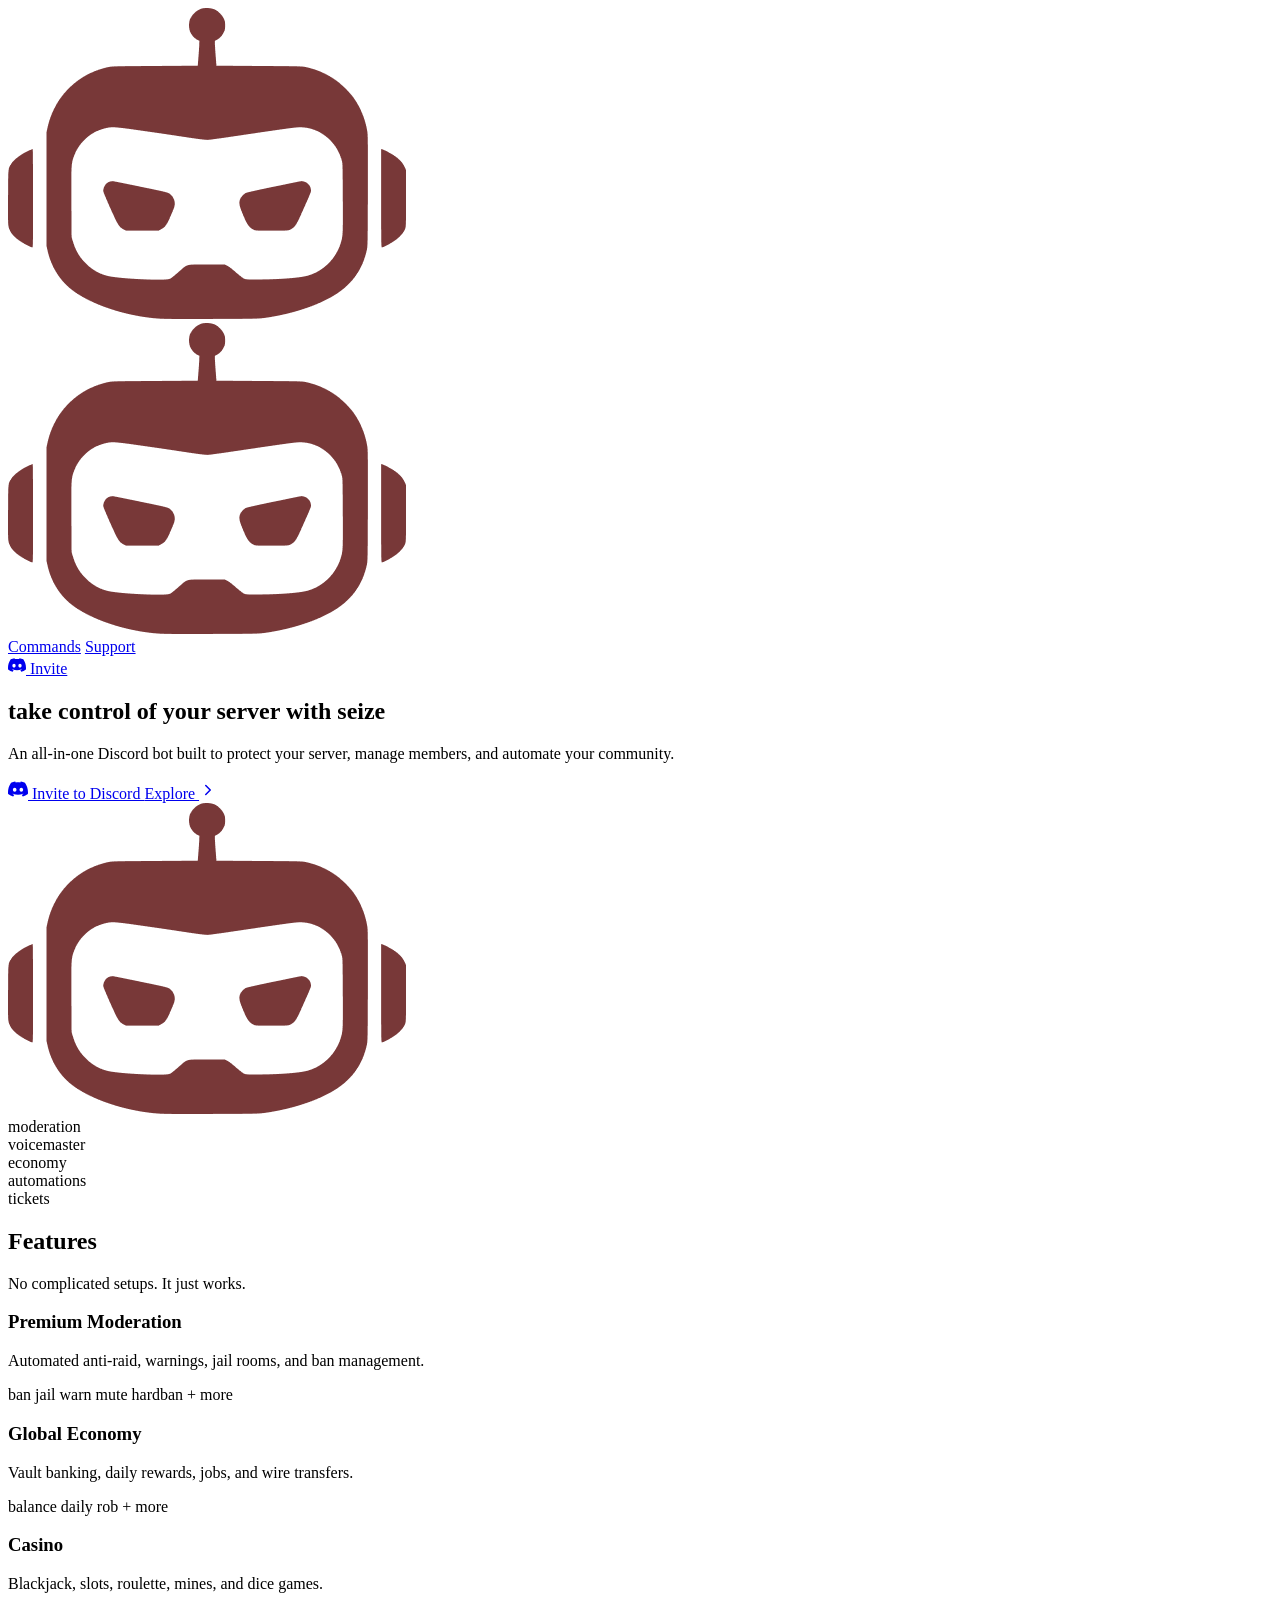
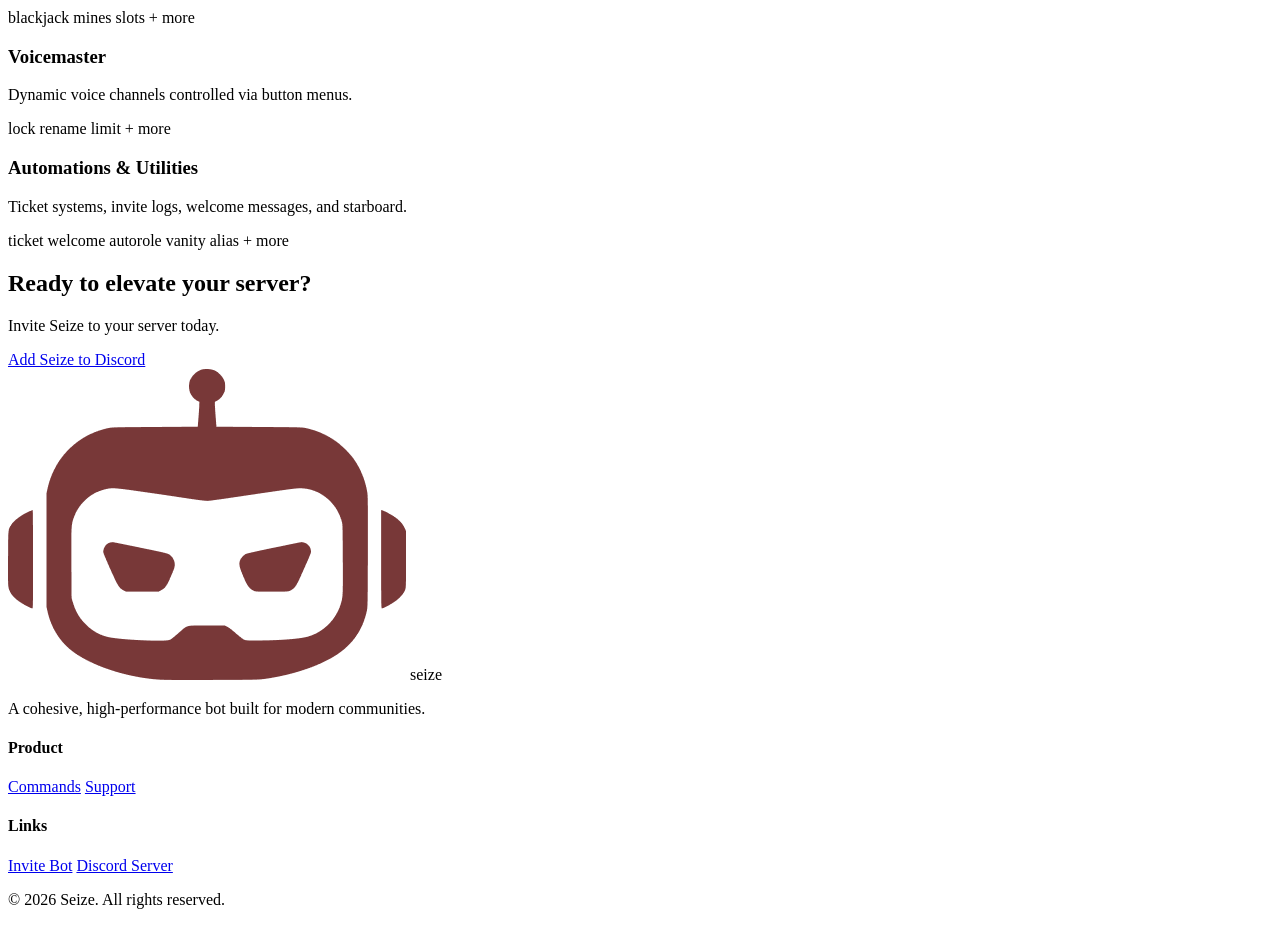
==== index.html @ a0221df6 "Update index.html" ====
<!DOCTYPE html>
<html lang="en">

<head>
    <meta charset="UTF-8">
    <meta name="viewport" content="width=device-width, initial-scale=1.0">

    
    <title>seize</title>
<body class="landing-page">
    
    <div id="page-loader">
        <img src="seize bot logo.jpg" alt="Loading" class="loader-img">
    </div>

    
    <div class="bg-glow"></div>

    
    <div class="nav-wrapper">
        <nav class="nav-bar">
            <div class="nav-left">
                <a href="index.html" class="nav-brand">
                    <img src="seize bot logo.jpg" alt="Seize Logo" class="nav-logo-img">
                </a>
            </div>
            <div class="nav-center">
                <a href="commands.html" class="nav-link">Commands</a>
                <a href="support.html" class="nav-link">Support</a>
            </div>
            <div class="nav-right">
                <a href="https://discord.com/oauth2/authorize?client_id=1511857662759796886&scope=bot+applications.commands&permissions=8"
                    class="nav-invite-btn" id="nav-invite-btn">
                    <svg role="img" viewBox="0 0 24 24" xmlns="http://www.w3.org/2000/svg" width="18" height="18"
                        fill="currentColor">
                        <path
                            d="M20.317 4.3698a19.7913 19.7913 0 00-4.8851-1.5152.0741.0741 0 00-.0785.0371c-.211.3753-.4447.8648-.6083 1.2495-1.8447-.2762-3.68-.2762-5.4868 0-.1636-.3933-.4058-.8742-.6177-1.2495a.077.077 0 00-.0785-.037 19.7363 19.7363 0 00-4.8852 1.515.0699.0699 0 00-.0321.0277C.5334 9.0458-.319 13.5799.0992 18.0578a.0824.0824 0 00.0312.0561c2.0528 1.5076 4.0413 2.4228 5.9929 3.0294a.0777.0777 0 00.0842-.0276c.4616-.6304.8731-1.2952 1.226-1.9942a.076.076 0 00-.0416-.1057c-.6528-.2476-1.2743-.5495-1.8722-.8923a.077.077 0 01-.0076-.1277c.1258-.0943.2517-.1923.3718-.2914a.0743.0743 0 01.0776-.0105c3.9278 1.7933 8.18 1.7933 12.0614 0a.0739.0739 0 01.0785.0095c.1202.099.246.1981.3728.2924a.077.077 0 01-.0066.1276 12.2986 12.2986 0 01-1.873.8914.0766.0766 0 00-.0407.1067c.3604.698.7719 1.3628 1.225 1.9932a.076.076 0 00.0842.0286c1.961-.6067 3.9495-1.5219 6.0023-3.0294a.077.077 0 00.0313-.0552c.5004-5.177-.8382-9.6739-3.5485-13.6604a.061.061 0 00-.0312-.0286zM8.02 15.3312c-1.1825 0-2.1569-1.0857-2.1569-2.419 0-1.3332.9555-2.4189 2.157-2.4189 1.2108 0 2.1757 1.0952 2.1568 2.419 0 1.3332-.9555 2.4189-2.1569 2.4189zm7.9748 0c-1.1825 0-2.1569-1.0857-2.1569-2.419 0-1.3332.9554-2.4189 2.1569-2.4189 1.2108 0 2.1757 1.0952 2.1568 2.419 0 1.3332-.946 2.4189-2.1568 2.4189Z" />
                    </svg>
                    <span>Invite</span>
                </a>
            </div>
        </nav>
    </div>

    
    <section class="hero" id="hero">
        <div class="hero-inner">
            <div class="hero-text">
                <h1 class="hero-title">
                    take control of your server with <span class="gradient-text">seize</span>
                </h1>
                <p class="hero-subtitle">
                    An all-in-one Discord bot built to protect your server, manage members, and automate your community.
                </p>
                <div class="hero-buttons">
                    <a href="https://discord.com/oauth2/authorize?client_id=1511857662759796886&scope=bot+applications.commands&permissions=8"
                        class="btn btn-primary" id="hero-invite-btn">
                        <svg viewBox="0 0 24 24" xmlns="http://www.w3.org/2000/svg" width="20" height="20"
                            fill="currentColor">
                            <path
                                d="M20.317 4.3698a19.7913 19.7913 0 00-4.8851-1.5152.0741.0741 0 00-.0785.0371c-.211.3753-.4447.8648-.6083 1.2495-1.8447-.2762-3.68-.2762-5.4868 0-.1636-.3933-.4058-.8742-.6177-1.2495a.077.077 0 00-.0785-.037 19.7363 19.7363 0 00-4.8852 1.515.0699.0699 0 00-.0321.0277C.5334 9.0458-.319 13.5799.0992 18.0578a.0824.0824 0 00.0312.0561c2.0528 1.5076 4.0413 2.4228 5.9929 3.0294a.0777.0777 0 00.0842-.0276c.4616-.6304.8731-1.2952 1.226-1.9942a.076.076 0 00-.0416-.1057c-.6528-.2476-1.2743-.5495-1.8722-.8923a.077.077 0 01-.0076-.1277c.1258-.0943.2517-.1923.3718-.2914a.0743.0743 0 01.0776-.0105c3.9278 1.7933 8.18 1.7933 12.0614 0a.0739.0739 0 01.0785.0095c.1202.099.246.1981.3728.2924a.077.077 0 01-.0066.1276 12.2986 12.2986 0 01-1.873.8914.0766.0766 0 00-.0407.1067c.3604.698.7719 1.3628 1.225 1.9932a.076.076 0 00.0842.0286c1.961-.6067 3.9495-1.5219 6.0023-3.0294a.077.077 0 00.0313-.0552c.5004-5.177-.8382-9.6739-3.5485-13.6604a.061.061 0 00-.0312-.0286zM8.02 15.3312c-1.1825 0-2.1569-1.0857-2.1569-2.419 0-1.3332.9555-2.4189 2.157-2.4189 1.2108 0 2.1757 1.0952 2.1568 2.419 0 1.3332-.9555 2.4189-2.1569 2.4189zm7.9748 0c-1.1825 0-2.1569-1.0857-2.1569-2.419 0-1.3332.9554-2.4189 2.1569-2.4189 1.2108 0 2.1757 1.0952 2.1568 2.419 0 1.3332-.946 2.4189-2.1568 2.4189Z" />
                        </svg>
                        Invite to Discord
                    </a>
                    <a href="commands.html" class="btn btn-secondary" id="hero-explore-btn">
                        Explore
                        <svg width="18" height="18" viewBox="0 0 24 24" stroke-width="2" fill="none"
                            xmlns="http://www.w3.org/2000/svg" color="currentColor">
                            <path d="M9 6L15 12L9 18" stroke="currentColor" stroke-linecap="round"
                                stroke-linejoin="round"></path>
                        </svg>
                    </a>
                </div>
            </div>

            
            <div class="hero-interactive-container">
                <div class="hero-logo-center">
                    <img src="seize bot logo.jpg" alt="Seize Bot" class="hero-center-logo">
                </div>


                <div class="floating-pill pill-top-left" style="--float-delay: 0s; --float-duration: 6s;">
                    <span class="pill-icon"><i class="fa-solid fa-shield-halved"></i></span>
                    <span class="pill-label">moderation</span>
                </div>
                <div class="floating-pill pill-top-right" style="--float-delay: 1.5s; --float-duration: 7s;">
                    <span class="pill-icon"><i class="fa-solid fa-microphone-lines"></i></span>
                    <span class="pill-label">voicemaster</span>
                </div>
                <div class="floating-pill pill-bottom-left" style="--float-delay: 3s; --float-duration: 5.5s;">
                    <span class="pill-icon"><i class="fa-solid fa-coins"></i></span>
                    <span class="pill-label">economy</span>
                </div>
                <div class="floating-pill pill-bottom-right" style="--float-delay: 0.8s; --float-duration: 6.5s;">
                    <span class="pill-icon"><i class="fa-solid fa-bolt"></i></span>
                    <span class="pill-label">automations</span>
                </div>
                <div class="floating-pill pill-center-bottom" style="--float-delay: 2.2s; --float-duration: 8s;">
                    <span class="pill-icon"><i class="fa-solid fa-ticket"></i></span>
                    <span class="pill-label">tickets</span>
                </div>
            </div>
        </div>
    </section>


    <section class="features" id="features">
        <div class="features-container">
            <div class="section-label">

            </div>
            <h2 class="section-title">Features</h2>
            <p class="section-subtitle">No complicated setups. It just works.</p>

            <div class="features-grid">
                <div class="feature-card feature-card-large">
                    <div class="feature-card-icon">
                        <i class="fa-solid fa-shield-halved"></i>
                    </div>
                    <h3>Premium Moderation</h3>
                    <p>Automated anti-raid, warnings, jail rooms, and ban management.</p>
                    <div class="feature-commands">
                        <span class="feature-cmd">ban</span>
                        <span class="feature-cmd">jail</span>
                        <span class="feature-cmd">warn</span>
                        <span class="feature-cmd">mute</span>
                        <span class="feature-cmd">hardban</span>
                        <span class="feature-cmd-more">+ more</span>
                    </div>
                </div>

                <div class="feature-card">
                    <div class="feature-card-icon">
                        <i class="fa-solid fa-coins"></i>
                    </div>
                    <h3>Global Economy</h3>
                    <p>Vault banking, daily rewards, jobs, and wire transfers.</p>
                    <div class="feature-commands">
                        <span class="feature-cmd">balance</span>
                        <span class="feature-cmd">daily</span>
                        <span class="feature-cmd">rob</span>
                        <span class="feature-cmd-more">+ more</span>
                    </div>
                </div>

                <div class="feature-card">
                    <div class="feature-card-icon">
                        <i class="fa-solid fa-dice"></i>
                    </div>
                    <h3>Casino</h3>
                    <p>Blackjack, slots, roulette, mines, and dice games.</p>
                    <div class="feature-commands">
                        <span class="feature-cmd">blackjack</span>
                        <span class="feature-cmd">mines</span>
                        <span class="feature-cmd">slots</span>
                        <span class="feature-cmd-more">+ more</span>
                    </div>
                </div>

                <div class="feature-card">
                    <div class="feature-card-icon">
                        <i class="fa-solid fa-microphone-lines"></i>
                    </div>
                    <h3>Voicemaster</h3>
                    <p>Dynamic voice channels controlled via button menus.</p>
                    <div class="feature-commands">
                        <span class="feature-cmd">lock</span>
                        <span class="feature-cmd">rename</span>
                        <span class="feature-cmd">limit</span>
                        <span class="feature-cmd-more">+ more</span>
                    </div>
                </div>

                <div class="feature-card feature-card-large">
                    <div class="feature-card-icon">
                        <i class="fa-solid fa-bolt"></i>
                    </div>
                    <h3>Automations & Utilities</h3>
                    <p>Ticket systems, invite logs, welcome messages, and starboard.</p>
                    <div class="feature-commands">
                        <span class="feature-cmd">ticket</span>
                        <span class="feature-cmd">welcome</span>
                        <span class="feature-cmd">autorole</span>
                        <span class="feature-cmd">vanity</span>
                        <span class="feature-cmd">alias</span>
                        <span class="feature-cmd-more">+ more</span>
                    </div>
                </div>
            </div>
        </div>
    </section>

    
    <section class="cta-section" id="cta">
        <div class="cta-inner">
            <div class="cta-glow"></div>
            <h2 class="cta-title">Ready to <span class="gradient-text">elevate</span> your server?</h2>
            <p class="cta-subtitle">Invite Seize to your server today.</p>
            <a href="https://discord.com/oauth2/authorize?client_id=1511857662759796886&scope=bot+applications.commands&permissions=8"
                class="btn btn-primary btn-large" id="cta-invite-btn">
                <i class="fa-brands fa-discord"></i>
                Add Seize to Discord
            </a>
        </div>
    </section>

    
    <footer>
        <div class="footer-inner">
            <div class="footer-brand">
                <div class="footer-logo">
                    <img src="seize bot logo.jpg" alt="Seize Logo" class="nav-logo-img">
                    <span>seize</span>
                </div>
                <p class="footer-tagline">A cohesive, high-performance bot built for modern communities.</p>
            </div>
            <div class="footer-links">
                <div class="footer-col">
                    <h4>Product</h4>
                    <a href="commands.html">Commands</a>
                    <a href="support.html">Support</a>
                </div>
                <div class="footer-col">
                    <h4>Links</h4>
                    <a
                        href="https://discord.com/oauth2/authorize?client_id=1511857662759796886&scope=bot+applications.commands&permissions=8">Invite
                        Bot</a>
                    <a href="support.html">Discord Server</a>
                </div>
            </div>
        </div>
        <div class="footer-bottom">
            <p>&copy; 2026 Seize. All rights reserved.</p>
        </div>
    </footer>

    <script>
        
        window.addEventListener('load', () => {
            setTimeout(() => {
                document.body.classList.add('loaded');
            }, 1200);
        });

        
        const observerOptions = { threshold: 0.1, rootMargin: '0px 0px -50px 0px' };
        const observer = new IntersectionObserver((entries) => {
            entries.forEach(entry => {
                if (entry.isIntersecting) {
                    entry.target.classList.add('in-view');
                    observer.unobserve(entry.target);
                }
            });
        }, observerOptions);

        document.querySelectorAll('.feature-card, .section-title, .section-subtitle, .section-label, .cta-inner, .hero-pill').forEach(el => {
            observer.observe(el);
        });

        
        document.addEventListener('mousemove', (e) => {
            const glow = document.querySelector('.bg-glow');
            if (glow) {
                const x = (e.clientX / window.innerWidth) * 100;
                const y = (e.clientY / window.innerHeight) * 100;
                glow.style.background = `radial-gradient(ellipse 600px 400px at ${x}% ${y}%, rgba(120, 56, 56, 0.08), transparent 70%)`;
            }
        });
    </script>
</body>

</html>
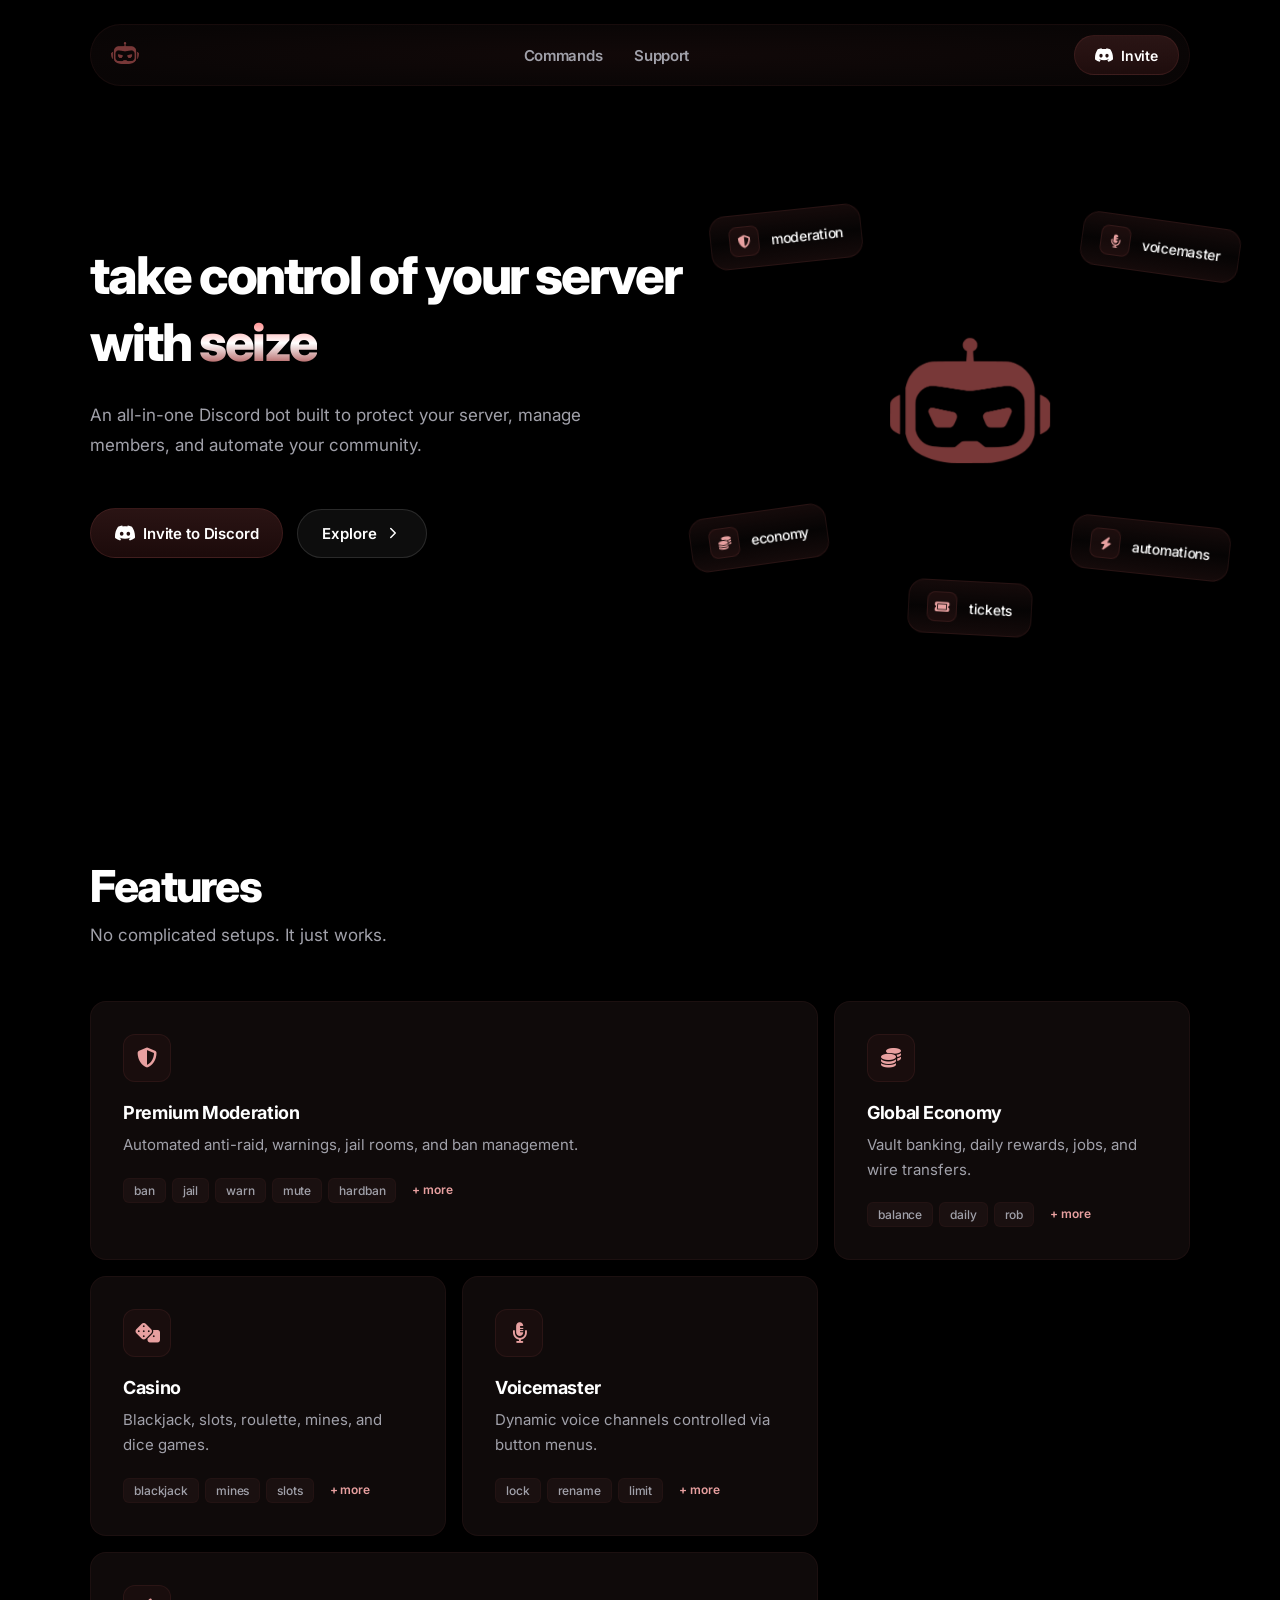
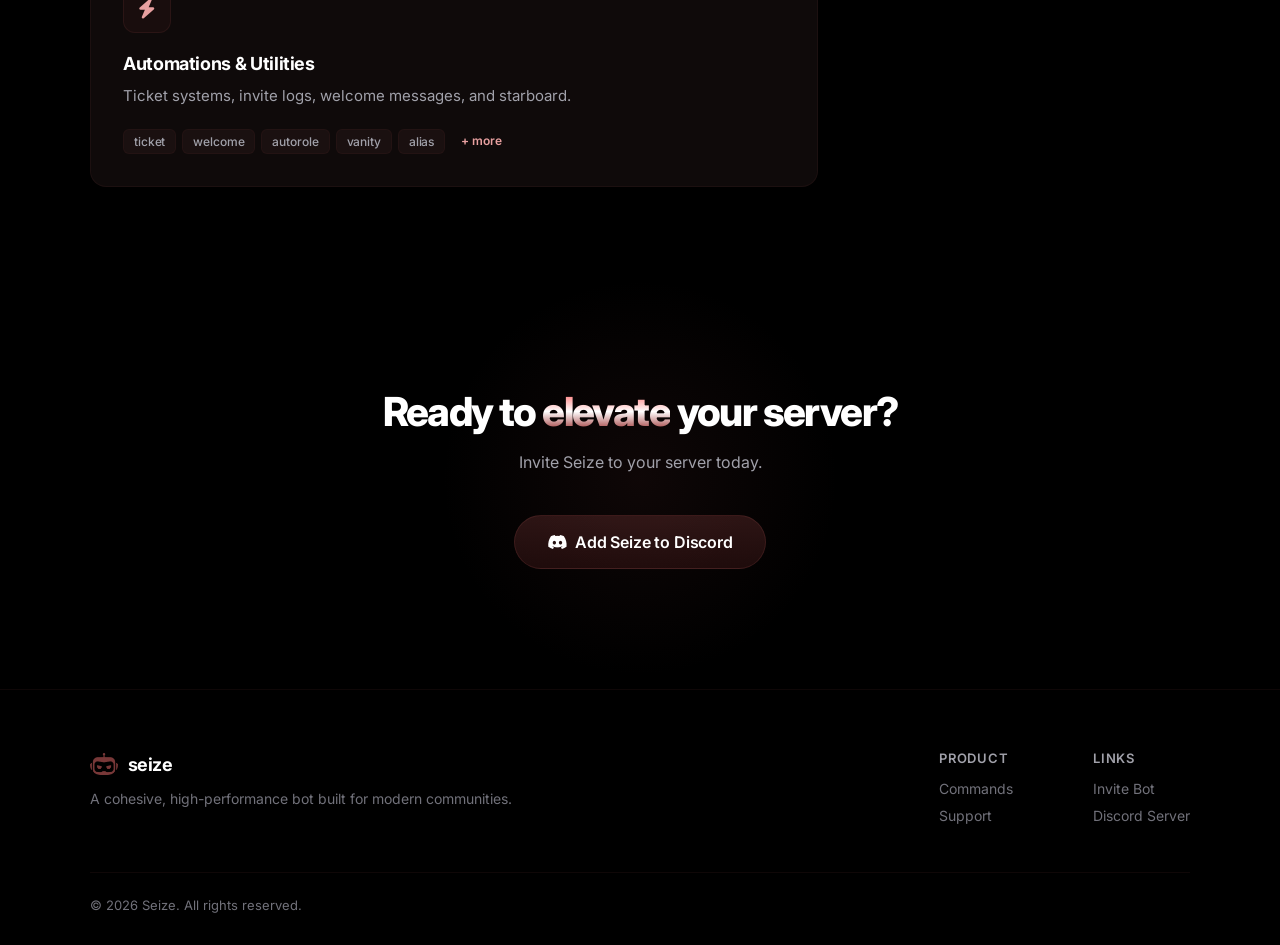
==== commit 75ed8fdb: "Update index.html" ====
--- a/index.html
+++ b/index.html
@@ -7,6 +7,26 @@
 
     
     <title>seize</title>
+    <meta name="description"
+        content="A premium Discord bot giving you the resources to create a powerful and versatile community at the tip of your fingers." />
+
+    
+    <meta property="og:title" content="seize" />
+    <meta property="og:description"
+        content="a premium discord bot giving you the resources to create a powerful and versatile community at the tip of your fingers." />
+    <meta property="og:type" content="website" />
+    <meta property="og:url" content="https://seize.best/" />
+    <meta property="og:image" content="https://seize.best/seize%20bot%20logo.jpg" />
+    <meta name="theme-color" content="#783838" />
+
+    <link rel="icon" type="image/png" href="favicon.png">
+
+    <link rel="stylesheet" href="styles.css">
+    <link href="https://fonts.googleapis.com/css2?family=Inter:wght@400;500;600;700;800;900&display=swap"
+        rel="stylesheet">
+    <link rel="stylesheet" href="https://cdnjs.cloudflare.com/ajax/libs/font-awesome/6.4.0/css/all.min.css">
+</head>
+
 <body class="landing-page">
     
     <div id="page-loader">
--- a/styles.css
+++ b/styles.css
@@ -0,0 +1,1073 @@
+:root {
+    --bg-color: #000000;
+    --bg-elevated: #0a0606;
+    --bg-card: #0f0a0a;
+    --card-border: rgba(120, 56, 56, 0.12);
+    --card-border-hover: rgba(120, 56, 56, 0.35);
+    --text-primary: #ffffff;
+    --text-secondary: #a1a1aa;
+    --text-muted: #71717a;
+    --pill-bg: #1a1010;
+    --accent: #783838;
+    --accent-light: #9e4f4f;
+    --accent-soft: #e8a0a0;
+    --accent-dim: rgba(120, 56, 56, 0.12);
+    --accent-glow: rgba(120, 56, 56, 0.25);
+    --gradient-start: #c27070;
+    --gradient-mid: #ffffff;
+    --gradient-end: #c27070;
+    --radius: 16px;
+    --radius-sm: 10px;
+    --radius-pill: 100px;
+    --transition: 0.25s cubic-bezier(0.4, 0, 0.2, 1);
+    --max-width: 1100px;
+}
+
+
+*,
+*::before,
+*::after {
+    margin: 0;
+    padding: 0;
+    box-sizing: border-box;
+}
+
+html {
+    scroll-behavior: smooth;
+}
+
+body {
+    background-color: var(--bg-color);
+    color: var(--text-primary);
+    font-family: 'Inter', -apple-system, BlinkMacSystemFont, sans-serif;
+    min-height: 100vh;
+    overflow-x: hidden;
+    -webkit-font-smoothing: antialiased;
+    -moz-osx-font-smoothing: grayscale;
+}
+
+a {
+    text-decoration: none;
+    color: inherit;
+}
+
+
+.bg-glow {
+    position: fixed;
+    inset: 0;
+    z-index: -1;
+    pointer-events: none;
+    transition: background 0.4s ease;
+}
+
+
+#page-loader {
+    position: fixed;
+    inset: 0;
+    background-color: var(--bg-color);
+    display: flex;
+    justify-content: center;
+    align-items: center;
+    z-index: 99999;
+    transition: opacity 0.6s ease, visibility 0.6s ease;
+}
+
+.loader-img {
+    width: 64px;
+    height: 64px;
+    object-fit: contain;
+    border-radius: 50%;
+    animation: pulseLoader 1s ease-in-out infinite;
+}
+
+@keyframes pulseLoader {
+    0% {
+        transform: scale(0.85);
+        opacity: 0.5;
+    }
+
+    50% {
+        transform: scale(1.1);
+        opacity: 1;
+    }
+
+    100% {
+        transform: scale(0.85);
+        opacity: 0.5;
+    }
+}
+
+body.loaded #page-loader {
+    opacity: 0;
+    visibility: hidden;
+    pointer-events: none;
+}
+
+
+.nav-wrapper {
+    position: fixed;
+    top: 24px;
+    left: 0;
+    right: 0;
+    z-index: 1000;
+    display: flex;
+    justify-content: center;
+    padding: 0 24px;
+    animation: fadeSlideDown 0.6s ease both 0.2s;
+}
+
+.nav-bar {
+    display: flex;
+    align-items: center;
+    justify-content: space-between;
+    width: 100%;
+    max-width: var(--max-width);
+    padding: 10px 10px 10px 20px;
+    border-radius: var(--radius-pill);
+    background: radial-gradient(ellipse at 50% 50%, rgba(20, 10, 10, 0.85) 5%, rgba(10, 6, 6, 0.9) 80%);
+    backdrop-filter: blur(16px);
+    -webkit-backdrop-filter: blur(16px);
+    border: 1px solid var(--card-border);
+    box-shadow: 0 8px 32px rgba(0, 0, 0, 0.5);
+}
+
+.nav-left {
+    flex-shrink: 0;
+}
+
+.nav-brand {
+    display: inline-flex;
+    align-items: center;
+}
+
+.nav-logo-img {
+    width: 28px;
+    height: 28px;
+    border-radius: 50%;
+    object-fit: contain;
+    flex-shrink: 0;
+}
+
+.nav-center {
+    display: flex;
+    align-items: center;
+    gap: 32px;
+}
+
+.nav-link {
+    font-size: 15px;
+    font-weight: 600;
+    color: var(--text-secondary);
+    letter-spacing: -0.02em;
+    transition: color var(--transition);
+}
+
+.nav-link:hover {
+    color: var(--text-primary);
+}
+
+.nav-right {
+    flex-shrink: 0;
+}
+
+.nav-invite-btn {
+    display: inline-flex;
+    align-items: center;
+    gap: 8px;
+    padding: 10px 20px;
+    font-size: 14px;
+    font-weight: 600;
+    letter-spacing: -0.01em;
+    border-radius: var(--radius-pill);
+    background: linear-gradient(180deg, rgba(120, 56, 56, 0.3) 0%, rgba(80, 30, 30, 0.3) 100%);
+    border: 1px solid rgba(120, 56, 56, 0.25);
+    color: var(--text-primary);
+    transition: all var(--transition);
+}
+
+.nav-invite-btn:hover {
+    background: linear-gradient(180deg, rgba(120, 56, 56, 0.45) 0%, rgba(80, 30, 30, 0.45) 100%);
+    border-color: rgba(120, 56, 56, 0.4);
+    transform: translateY(-1px);
+}
+
+
+.hero {
+    position: relative;
+    padding: 200px 24px 140px;
+}
+
+.hero-inner {
+    max-width: var(--max-width);
+    margin: 0 auto;
+    display: flex;
+    align-items: center;
+    justify-content: space-between;
+    gap: 60px;
+}
+
+.hero-text {
+    flex: 1;
+    animation: fadeSlideUp 0.7s ease both 0.4s;
+}
+
+.hero-title {
+    font-size: clamp(36px, 5vw, 52px);
+    font-weight: 800;
+    line-height: 1.3;
+    letter-spacing: -0.04em;
+    color: var(--text-primary);
+    margin-bottom: 24px;
+}
+
+.gradient-text {
+    background: linear-gradient(180deg, #ff4d4d 0%, #ffffff 50%, #830101 100%);
+    -webkit-background-clip: text;
+    background-clip: text;
+    -webkit-text-fill-color: transparent;
+    display: inline-block;
+}
+
+.hero-subtitle {
+    font-size: 17px;
+    line-height: 1.75;
+    color: var(--text-secondary);
+    max-width: 520px;
+    margin-bottom: 48px;
+    font-weight: 400;
+}
+
+.hero-buttons {
+    display: flex;
+    align-items: center;
+    gap: 14px;
+}
+
+
+.btn {
+    display: inline-flex;
+    align-items: center;
+    gap: 8px;
+    padding: 14px 24px;
+    font-size: 15px;
+    font-weight: 600;
+    letter-spacing: -0.01em;
+    border-radius: var(--radius-pill);
+    transition: all var(--transition);
+    cursor: pointer;
+    border: none;
+}
+
+.btn-primary {
+    background: linear-gradient(180deg, rgba(120, 56, 56, 0.35) 0%, rgba(80, 30, 30, 0.35) 100%);
+    border: 1px solid rgba(120, 56, 56, 0.3);
+    color: var(--text-primary);
+}
+
+.btn-primary:hover {
+    background: linear-gradient(180deg, rgba(120, 56, 56, 0.5) 0%, rgba(80, 30, 30, 0.5) 100%);
+    border-color: rgba(120, 56, 56, 0.5);
+    transform: translateY(-2px);
+    box-shadow: 0 8px 24px rgba(120, 56, 56, 0.15);
+}
+
+.btn-secondary {
+    background: rgba(255, 255, 255, 0.05);
+    border: 1px solid rgba(255, 255, 255, 0.12);
+    color: var(--text-primary);
+}
+
+.btn-secondary:hover {
+    background: rgba(255, 255, 255, 0.09);
+    border-color: rgba(255, 255, 255, 0.22);
+    transform: translateY(-2px);
+}
+
+.btn-large {
+    padding: 16px 32px;
+    font-size: 16px;
+}
+
+
+.hero-interactive-container {
+    flex-shrink: 0;
+    width: 440px;
+    height: 400px;
+    position: relative;
+    display: flex;
+    align-items: center;
+    justify-content: center;
+    animation: fadeSlideUp 0.8s ease both 0.6s;
+}
+
+.hero-logo-center {
+    position: relative;
+    width: 160px;
+    height: 125px;
+    z-index: 5;
+    cursor: pointer;
+}
+
+.hero-center-logo {
+    width: 100%;
+    height: 100%;
+    object-fit: contain;
+    transition: transform 0.6s cubic-bezier(0.175, 0.885, 0.32, 1.275);
+}
+
+.hero-logo-center:hover .hero-center-logo {
+    transform: scale(1.08) rotate(4deg);
+}
+
+
+.floating-pill {
+    position: absolute;
+    display: inline-flex;
+    align-items: center;
+    gap: 12px;
+    padding: 14px 18px;
+    border-radius: 16px;
+    background: linear-gradient(180deg, rgba(30, 15, 15, 0.7) 0%, rgba(15, 10, 10, 0.4) 50%, rgba(30, 15, 15, 0.7) 100%);
+    border: 1px solid rgba(120, 56, 56, 0.2);
+    backdrop-filter: blur(8px);
+    box-shadow: 0 8px 24px rgba(0, 0, 0, 0.5);
+    height: 54px;
+    box-sizing: border-box;
+    z-index: 6;
+    animation: pillFloat var(--float-duration, 6s) ease-in-out infinite alternate;
+    animation-delay: var(--float-delay, 0s);
+
+
+    --pill-scale: 1;
+    transform: translate(var(--pill-tx, 0), var(--pill-ty, 0)) rotate(var(--pill-rot, 0deg)) scale(var(--pill-scale));
+    transition: border-color 0.3s ease, box-shadow 0.3s ease, transform 0.3s ease;
+}
+
+.floating-pill:hover {
+    --pill-scale: 1.05;
+    border-color: rgba(120, 56, 56, 0.5);
+    box-shadow: 0 12px 32px rgba(120, 56, 56, 0.25);
+    z-index: 10;
+}
+
+@keyframes pillFloat {
+    0% {
+        margin-top: 0px;
+    }
+
+    50% {
+        margin-top: -10px;
+    }
+
+    100% {
+        margin-top: 5px;
+    }
+}
+
+
+.pill-top-left {
+    top: 10px;
+    left: -40px;
+    --pill-rot: -6deg;
+}
+
+.pill-top-right {
+    top: 20px;
+    right: -50px;
+    --pill-rot: 8deg;
+}
+
+.pill-bottom-left {
+    bottom: 35px;
+    left: -60px;
+    --pill-rot: -8deg;
+}
+
+.pill-bottom-right {
+    bottom: 25px;
+    right: -40px;
+    --pill-rot: 6deg;
+}
+
+.pill-center-bottom {
+    bottom: -35px;
+    left: 50%;
+    --pill-tx: -50%;
+    --pill-rot: 3deg;
+}
+
+.pill-icon {
+    display: flex;
+    align-items: center;
+    justify-content: center;
+    width: 30px;
+    height: 30px;
+    border-radius: 8px;
+    background: rgba(120, 56, 56, 0.15);
+    border: 1px solid rgba(120, 56, 56, 0.25);
+    color: var(--accent-soft);
+    font-size: 13px;
+    flex-shrink: 0;
+}
+
+.pill-label {
+    font-size: 14px;
+    font-weight: 500;
+    letter-spacing: -0.02em;
+    font-family: 'Inter', monospace;
+    white-space: nowrap;
+}
+
+
+.features {
+    padding: 100px 24px 80px;
+    position: relative;
+}
+
+.features-container {
+    max-width: var(--max-width);
+    margin: 0 auto;
+}
+
+.section-label {
+    display: inline-flex;
+    align-items: center;
+    gap: 8px;
+    font-size: 13px;
+    font-weight: 600;
+    color: var(--accent-soft);
+    text-transform: uppercase;
+    letter-spacing: 0.08em;
+    margin-bottom: 16px;
+    opacity: 0;
+    transform: translateY(16px);
+    transition: all 0.5s ease;
+}
+
+.section-label.in-view {
+    opacity: 1;
+    transform: translateY(0);
+}
+
+.label-dot {
+    width: 6px;
+    height: 6px;
+    border-radius: 50%;
+    background: var(--accent);
+    box-shadow: 0 0 8px var(--accent-glow);
+}
+
+.section-title {
+    font-size: clamp(30px, 4vw, 44px);
+    font-weight: 800;
+    letter-spacing: -0.04em;
+    line-height: 1.2;
+    margin-bottom: 12px;
+    opacity: 0;
+    transform: translateY(20px);
+    transition: all 0.6s ease;
+}
+
+.section-title.in-view {
+    opacity: 1;
+    transform: translateY(0);
+}
+
+.section-subtitle {
+    font-size: 17px;
+    color: var(--text-secondary);
+    margin-bottom: 56px;
+    opacity: 0;
+    transform: translateY(16px);
+    transition: all 0.5s ease 0.1s;
+}
+
+.section-subtitle.in-view {
+    opacity: 1;
+    transform: translateY(0);
+}
+
+.features-grid {
+    display: grid;
+    grid-template-columns: repeat(3, 1fr);
+    gap: 16px;
+}
+
+.feature-card {
+    background: var(--bg-card);
+    border: 1px solid var(--card-border);
+    border-radius: var(--radius);
+    padding: 32px;
+    position: relative;
+    overflow: hidden;
+    transition: all 0.4s cubic-bezier(0.4, 0, 0.2, 1);
+    opacity: 0;
+    transform: translateY(24px);
+}
+
+.feature-card.in-view {
+    opacity: 1;
+    transform: translateY(0);
+}
+
+.feature-card::before {
+    content: '';
+    position: absolute;
+    top: 0;
+    left: 0;
+    width: 100%;
+    height: 1px;
+    background: linear-gradient(90deg, transparent 0%, rgba(120, 56, 56, 0.3) 50%, transparent 100%);
+    opacity: 0;
+    transition: opacity 0.4s ease;
+}
+
+.feature-card:hover {
+    border-color: var(--card-border-hover);
+    transform: translateY(-4px);
+    box-shadow: 0 12px 40px rgba(0, 0, 0, 0.4);
+}
+
+.feature-card:hover::before {
+    opacity: 1;
+}
+
+.feature-card-large {
+    grid-column: span 2;
+}
+
+.feature-card-icon {
+    display: flex;
+    align-items: center;
+    justify-content: center;
+    width: 48px;
+    height: 48px;
+    border-radius: 12px;
+    background: rgba(120, 56, 56, 0.1);
+    border: 1px solid rgba(120, 56, 56, 0.18);
+    color: var(--accent-soft);
+    font-size: 20px;
+    margin-bottom: 20px;
+}
+
+.feature-card h3 {
+    font-size: 18px;
+    font-weight: 700;
+    margin-bottom: 10px;
+    letter-spacing: -0.02em;
+}
+
+.feature-card p {
+    font-size: 15px;
+    line-height: 1.65;
+    color: var(--text-secondary);
+    margin-bottom: 20px;
+}
+
+.feature-commands {
+    display: flex;
+    flex-wrap: wrap;
+    gap: 6px;
+}
+
+.feature-cmd {
+    display: inline-block;
+    padding: 4px 10px;
+    font-size: 12px;
+    font-weight: 500;
+    font-family: 'Inter', monospace;
+    background: var(--pill-bg);
+    border: 1px solid rgba(120, 56, 56, 0.1);
+    border-radius: 6px;
+    color: var(--text-secondary);
+    letter-spacing: -0.01em;
+}
+
+.feature-cmd-more {
+    display: inline-block;
+    padding: 4px 10px;
+    font-size: 12px;
+    font-weight: 600;
+    color: var(--accent-soft);
+    letter-spacing: -0.01em;
+}
+
+
+.cta-section {
+    padding: 120px 24px;
+    display: flex;
+    justify-content: center;
+}
+
+.cta-inner {
+    position: relative;
+    text-align: center;
+    max-width: 600px;
+    opacity: 0;
+    transform: translateY(24px);
+    transition: all 0.6s ease;
+}
+
+.cta-inner.in-view {
+    opacity: 1;
+    transform: translateY(0);
+}
+
+.cta-glow {
+    position: absolute;
+    top: 50%;
+    left: 50%;
+    transform: translate(-50%, -50%);
+    width: 400px;
+    height: 400px;
+    border-radius: 50%;
+    background: radial-gradient(circle, rgba(120, 56, 56, 0.12) 0%, transparent 70%);
+    pointer-events: none;
+    z-index: -1;
+}
+
+.cta-title {
+    font-size: clamp(28px, 4vw, 40px);
+    font-weight: 800;
+    letter-spacing: -0.04em;
+    margin-bottom: 14px;
+}
+
+.cta-subtitle {
+    font-size: 16px;
+    color: var(--text-secondary);
+    margin-bottom: 40px;
+    line-height: 1.6;
+}
+
+
+footer {
+    border-top: 1px solid var(--card-border);
+    padding: 60px 24px 32px;
+}
+
+.footer-inner {
+    max-width: var(--max-width);
+    margin: 0 auto;
+    display: flex;
+    justify-content: space-between;
+    align-items: flex-start;
+    gap: 60px;
+    margin-bottom: 48px;
+}
+
+.footer-brand {
+    flex: 1;
+}
+
+.footer-logo {
+    display: flex;
+    align-items: center;
+    gap: 10px;
+    margin-bottom: 10px;
+    font-size: 18px;
+    font-weight: 700;
+    letter-spacing: -0.03em;
+}
+
+.footer-tagline {
+    font-size: 14px;
+    color: var(--text-muted);
+    line-height: 1.5;
+}
+
+.footer-links {
+    display: flex;
+    gap: 80px;
+}
+
+.footer-col {
+    display: flex;
+    flex-direction: column;
+    gap: 10px;
+}
+
+.footer-col h4 {
+    font-size: 13px;
+    font-weight: 600;
+    color: var(--text-secondary);
+    text-transform: uppercase;
+    letter-spacing: 0.06em;
+    margin-bottom: 4px;
+}
+
+.footer-col a {
+    font-size: 14px;
+    color: var(--text-muted);
+    transition: color var(--transition);
+}
+
+.footer-col a:hover {
+    color: var(--text-primary);
+}
+
+.footer-bottom {
+    max-width: var(--max-width);
+    margin: 0 auto;
+    padding-top: 24px;
+    border-top: 1px solid var(--card-border);
+}
+
+.footer-bottom p {
+    font-size: 13px;
+    color: var(--text-muted);
+}
+
+
+@keyframes fadeSlideDown {
+    from {
+        opacity: 0;
+        transform: translateY(-16px);
+    }
+
+    to {
+        opacity: 1;
+        transform: translateY(0);
+    }
+}
+
+@keyframes fadeSlideUp {
+    from {
+        opacity: 0;
+        transform: translateY(24px);
+    }
+
+    to {
+        opacity: 1;
+        transform: translateY(0);
+    }
+}
+
+@keyframes fadeSlideLeft {
+    from {
+        opacity: 0;
+        transform: translateX(24px);
+    }
+
+    to {
+        opacity: 1;
+        transform: translateX(0);
+    }
+}
+
+
+@media (max-width: 900px) {
+    .hero-inner {
+        flex-direction: column;
+        text-align: center;
+    }
+
+    .hero-text {
+        display: flex;
+        flex-direction: column;
+        align-items: center;
+    }
+
+    .hero-subtitle {
+        max-width: 480px;
+    }
+
+    .hero-buttons {
+        justify-content: center;
+    }
+
+    .hero-pills-wrapper,
+    .hero-interactive-container {
+        display: none;
+    }
+
+    .features-grid {
+        grid-template-columns: 1fr;
+    }
+
+    .feature-card-large {
+        grid-column: span 1;
+    }
+}
+
+@media (max-width: 640px) {
+    .nav-bar {
+        padding: 8px 8px 8px 16px;
+    }
+
+    .nav-center {
+        gap: 20px;
+    }
+
+    .nav-invite-btn span {
+        display: none;
+    }
+
+    .nav-invite-btn {
+        padding: 10px 14px;
+    }
+
+    .hero {
+        padding: 160px 20px 100px;
+    }
+
+    .hero-title {
+        font-size: 30px;
+    }
+
+    .hero-subtitle {
+        font-size: 15px;
+    }
+
+    .hero-buttons {
+        flex-direction: column;
+        width: 100%;
+    }
+
+    .btn {
+        justify-content: center;
+        width: 100%;
+    }
+
+    .footer-inner {
+        flex-direction: column;
+        gap: 40px;
+    }
+
+    .footer-links {
+        gap: 48px;
+    }
+
+    .features {
+        padding: 60px 20px 40px;
+    }
+}
+
+
+
+.search-bar {
+    background-color: var(--bg-card);
+    border: 1px solid var(--card-border);
+    border-radius: 8px;
+    padding: 0.5rem 1rem;
+    display: flex;
+    align-items: center;
+    gap: 0.5rem;
+    width: 300px;
+    transition: border-color 0.2s;
+}
+
+.search-bar:focus-within {
+    border-color: var(--accent);
+}
+
+.search-bar input {
+    background: none;
+    border: none;
+    color: var(--text-primary);
+    outline: none;
+    width: 100%;
+    font-family: inherit;
+}
+
+.category-nav {
+    display: flex;
+    gap: 1rem;
+    overflow-x: auto;
+    padding-bottom: 1rem;
+    margin-bottom: 2rem;
+    border-bottom: 1px solid var(--card-border);
+}
+
+.category-nav::-webkit-scrollbar {
+    height: 4px;
+}
+
+.category-nav::-webkit-scrollbar-thumb {
+    background: var(--accent);
+    border-radius: 4px;
+}
+
+.category-pill {
+    background-color: var(--bg-card);
+    border: 1px solid var(--card-border);
+    padding: 0.5rem 1rem;
+    border-radius: 8px;
+    cursor: pointer;
+    display: flex;
+    align-items: center;
+    gap: 0.5rem;
+    white-space: nowrap;
+    transition: all 0.2s ease;
+    color: var(--text-secondary);
+    font-size: 0.9rem;
+    font-weight: 500;
+}
+
+.category-pill.active,
+.category-pill:hover {
+    background-color: var(--accent-dim);
+    color: var(--text-primary);
+    border-color: var(--accent);
+}
+
+.category-pill span {
+    background-color: var(--bg-color);
+    padding: 0.1rem 0.4rem;
+    border-radius: 4px;
+    font-size: 0.75rem;
+    color: var(--text-secondary);
+}
+
+.commands-grid {
+    display: grid;
+    grid-template-columns: repeat(auto-fill, minmax(300px, 1fr));
+    gap: 1.5rem;
+}
+
+.command-card {
+    background-color: var(--bg-card);
+    border: 1px solid var(--card-border);
+    border-radius: 12px;
+    padding: 1.5rem;
+    display: flex;
+    flex-direction: column;
+    gap: 1.2rem;
+    transition: transform 0.2s ease, border-color 0.2s ease, box-shadow 0.2s ease;
+}
+
+.command-card:hover {
+    transform: translateY(-2px);
+    border-color: var(--accent);
+    box-shadow: 0 4px 12px rgba(0, 0, 0, 0.3);
+}
+
+.card-header {
+    display: flex;
+    justify-content: space-between;
+    align-items: flex-start;
+    gap: 1rem;
+}
+
+.card-title {
+    font-size: 1.1rem;
+    font-weight: 600;
+    margin-bottom: 0.4rem;
+}
+
+.card-description {
+    font-size: 0.85rem;
+    color: var(--text-secondary);
+    line-height: 1.4;
+}
+
+.copy-btn {
+    background: none;
+    border: none;
+    color: var(--text-secondary);
+    cursor: pointer;
+    transition: color 0.2s;
+    font-size: 1.1rem;
+    padding: 0.2rem;
+}
+
+.copy-btn:hover {
+    color: var(--accent-light);
+}
+
+.card-section {
+    display: flex;
+    flex-direction: column;
+    gap: 0.5rem;
+}
+
+.card-section h4 {
+    font-size: 0.75rem;
+    text-transform: lowercase;
+    color: var(--text-secondary);
+    font-weight: 500;
+}
+
+.pills-container {
+    display: flex;
+    flex-wrap: wrap;
+    gap: 0.4rem;
+}
+
+.pill {
+    display: inline-block;
+    background-color: var(--pill-bg);
+    color: var(--text-primary);
+    padding: 0.3rem 0.6rem;
+    border-radius: 6px;
+    font-size: 0.75rem;
+    font-family: 'Inter', sans-serif;
+}
+
+.permissions-pill {
+    background-color: var(--accent-dim);
+    border: 1px solid var(--accent);
+    color: var(--accent-soft);
+}
+
+
+.container {
+    max-width: 1200px;
+    margin: 0 auto;
+    padding: 2rem;
+}
+
+header {
+    display: flex;
+    justify-content: space-between;
+    align-items: center;
+    margin-bottom: 2rem;
+}
+
+.logo {
+    display: flex;
+    align-items: center;
+    gap: 1rem;
+}
+
+.logo h1 {
+    font-size: 1.2rem;
+    font-weight: 600;
+}
+
+
+.landing-header {
+    display: flex;
+    justify-content: space-between;
+    align-items: center;
+    padding: 0.6rem 2rem;
+    position: sticky;
+    top: 1rem;
+    z-index: 100;
+    background: rgba(20, 10, 10, 0.6);
+    backdrop-filter: blur(12px);
+    border: 1px solid rgba(120, 56, 56, 0.2);
+    border-radius: 100px;
+    margin: 0 auto 2rem auto;
+    max-width: 500px;
+    width: 100%;
+    box-shadow: 0 8px 24px rgba(0, 0, 0, 0.4);
+}
+
+.nav-links {
+    display: flex;
+    gap: 1.5rem;
+}
+
+.nav-links a {
+    color: var(--text-secondary);
+    text-decoration: none;
+    font-weight: 500;
+    font-size: 0.95rem;
+    transition: color 0.2s;
+}
+
+.nav-links a:hover,
+.nav-links a.active {
+    color: var(--accent-light);
+}
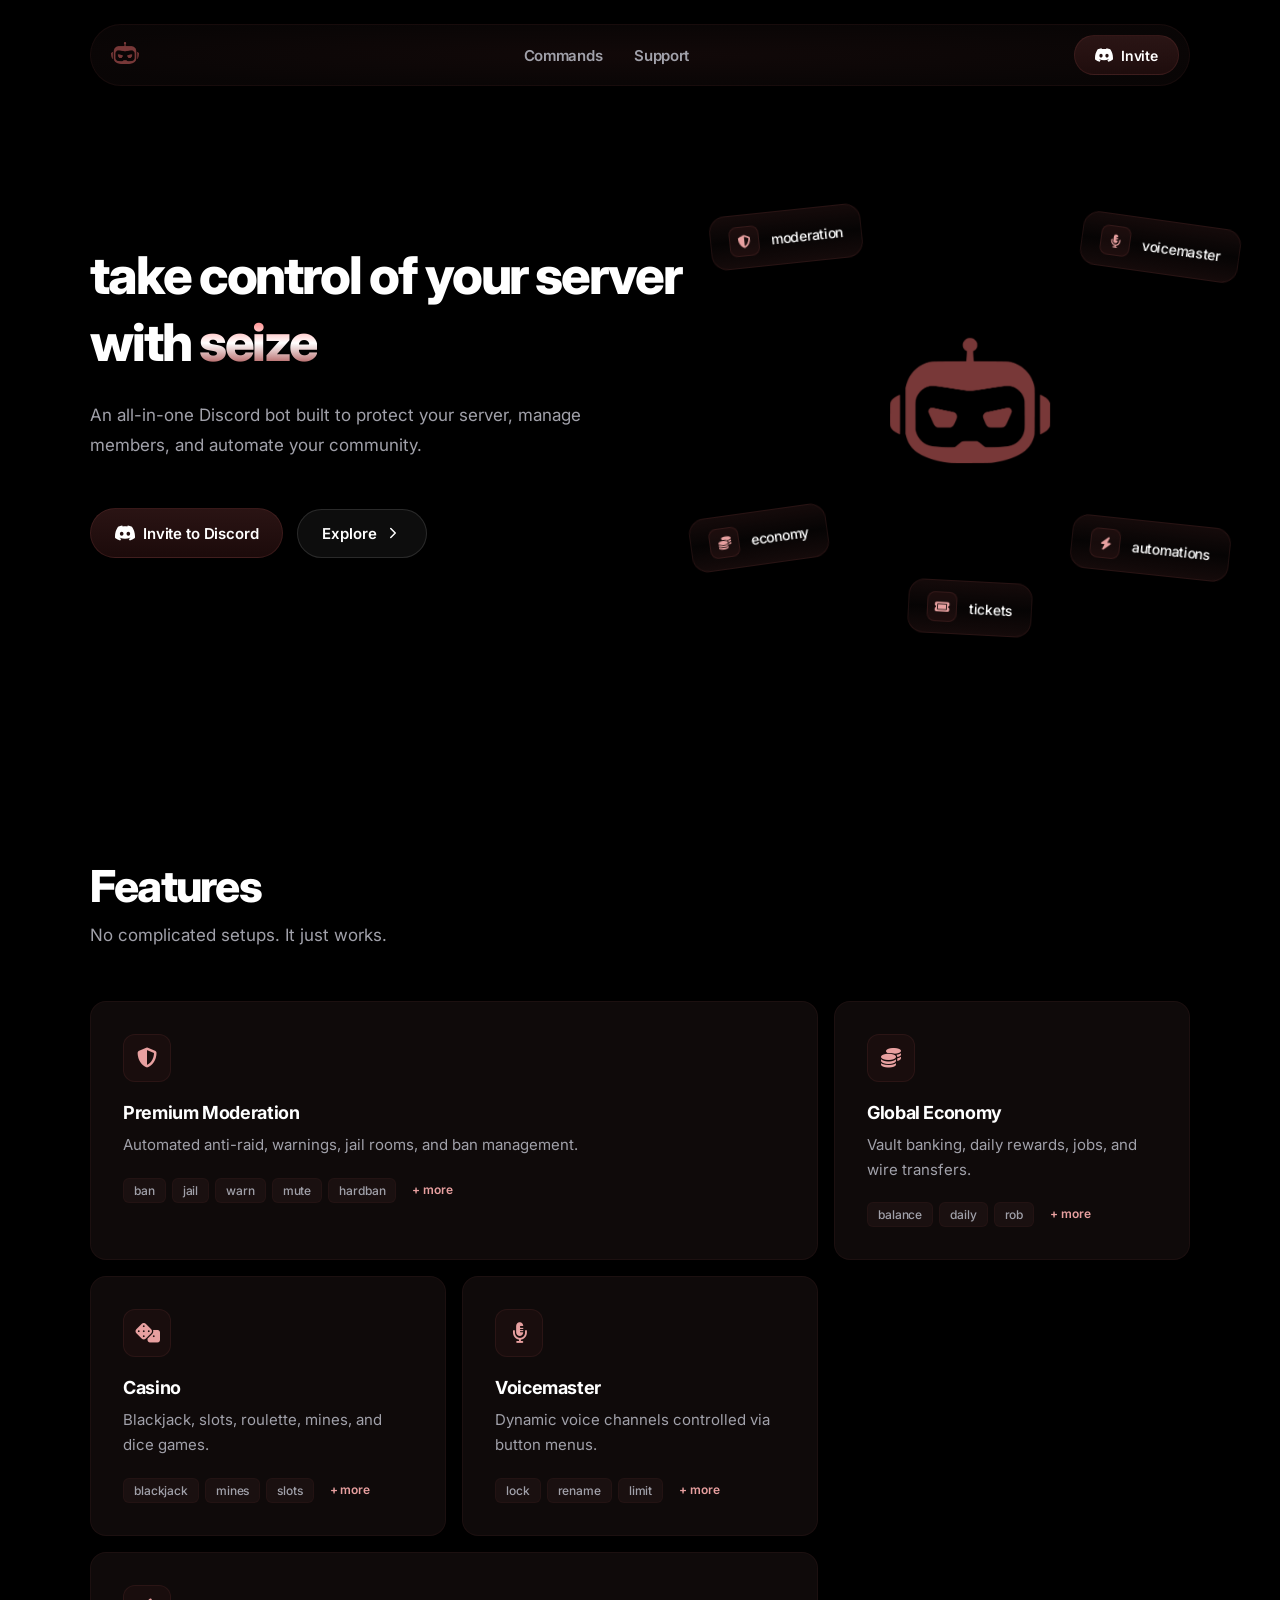
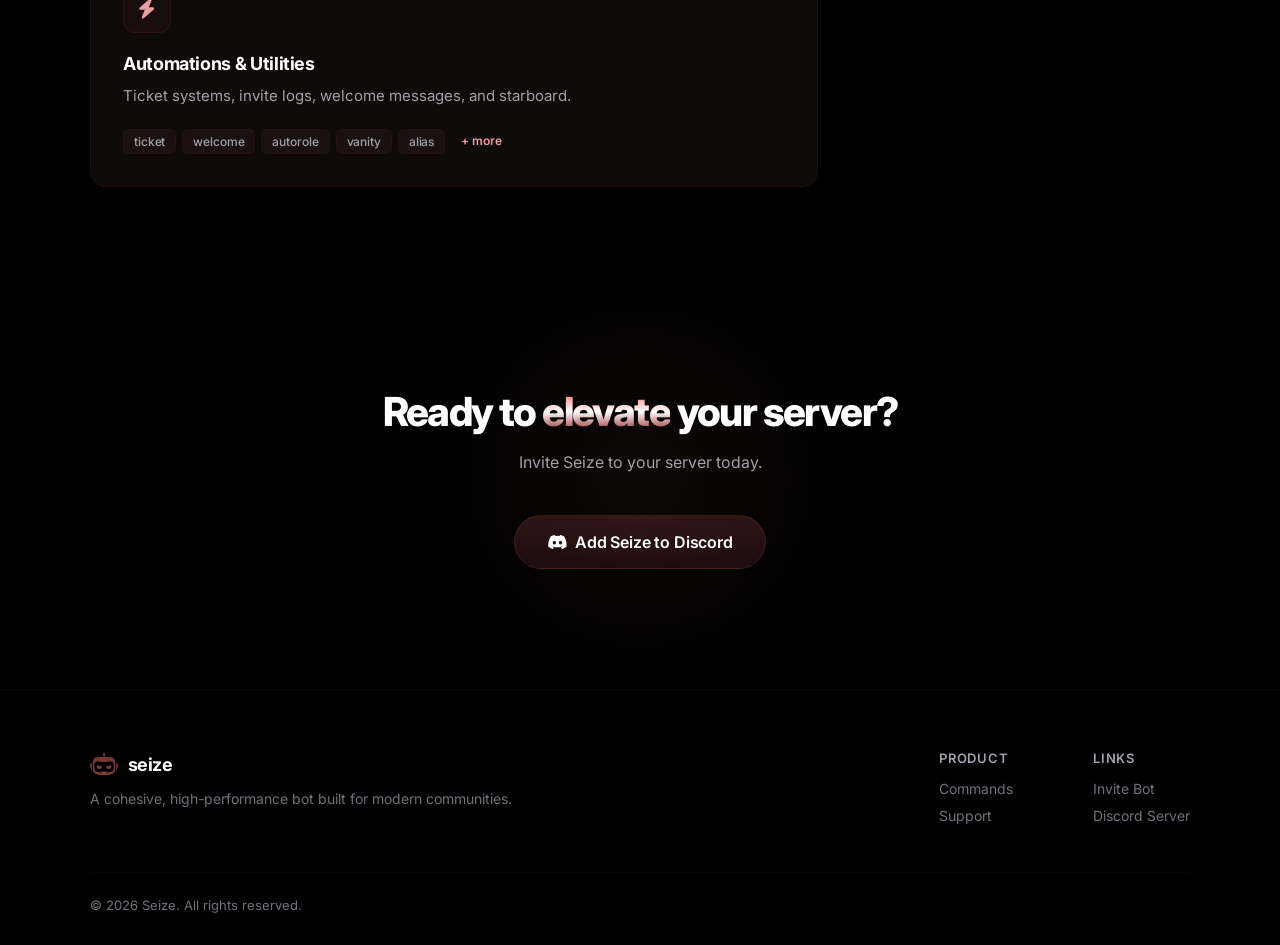
==== commit e3a8448f: "Update index.html" ====
--- a/index.html
+++ b/index.html
@@ -45,8 +45,8 @@
                 </a>
             </div>
             <div class="nav-center">
-                <a href="commands.html" class="nav-link">Commands</a>
-                <a href="support.html" class="nav-link">Support</a>
+                <a href="https://seize.best/commands" class="nav-link">Commands</a>
+                <a href="https://seize.best/discord" class="nav-link">Support</a>
             </div>
             <div class="nav-right">
                 <a href="https://discord.com/oauth2/authorize?client_id=1511857662759796886&scope=bot+applications.commands&permissions=8"
@@ -238,15 +238,15 @@
             <div class="footer-links">
                 <div class="footer-col">
                     <h4>Product</h4>
-                    <a href="commands.html">Commands</a>
-                    <a href="support.html">Support</a>
+                    <a href="https://seize.best/commands">Commands</a>
+                    <a href="https:/seize.best/discord">Support</a>
                 </div>
                 <div class="footer-col">
                     <h4>Links</h4>
                     <a
                         href="https://discord.com/oauth2/authorize?client_id=1511857662759796886&scope=bot+applications.commands&permissions=8">Invite
                         Bot</a>
-                    <a href="support.html">Discord Server</a>
+                    <a href="https://seize.best/discord">Discord Server</a>
                 </div>
             </div>
         </div>
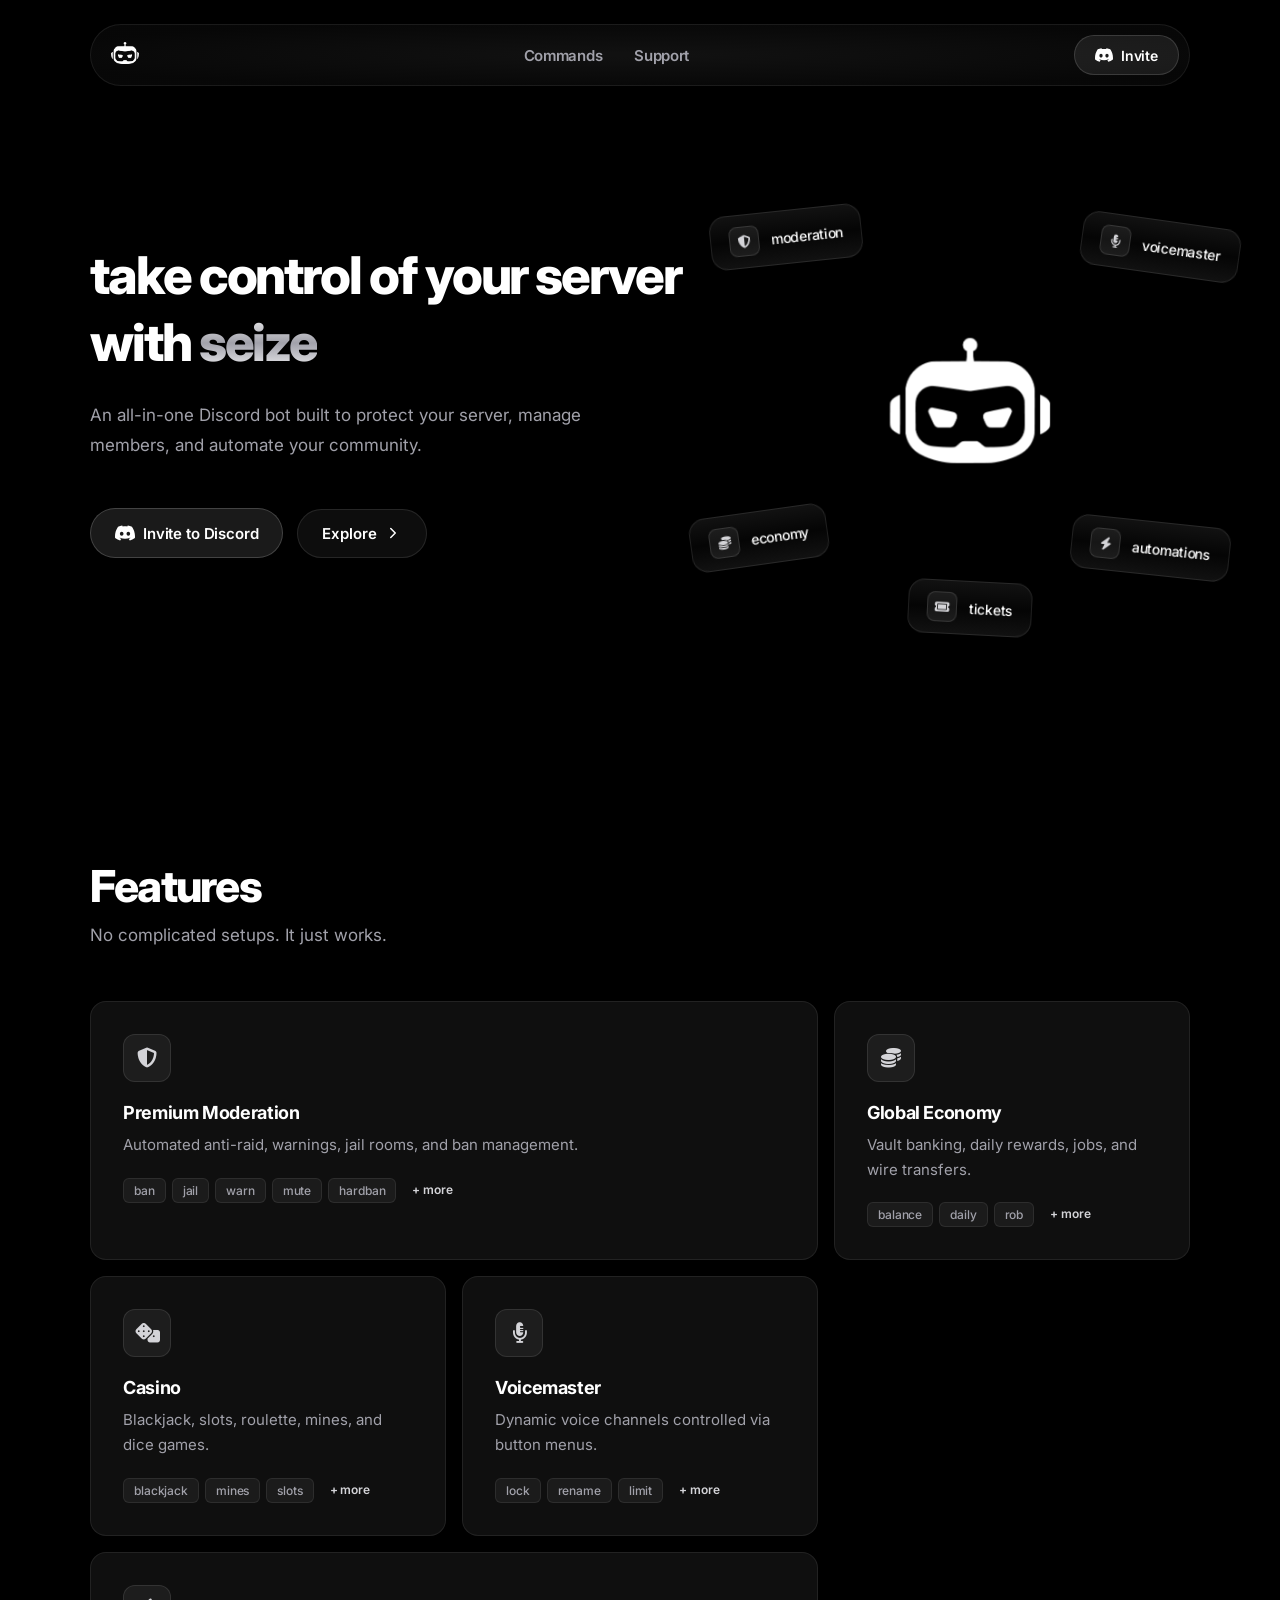
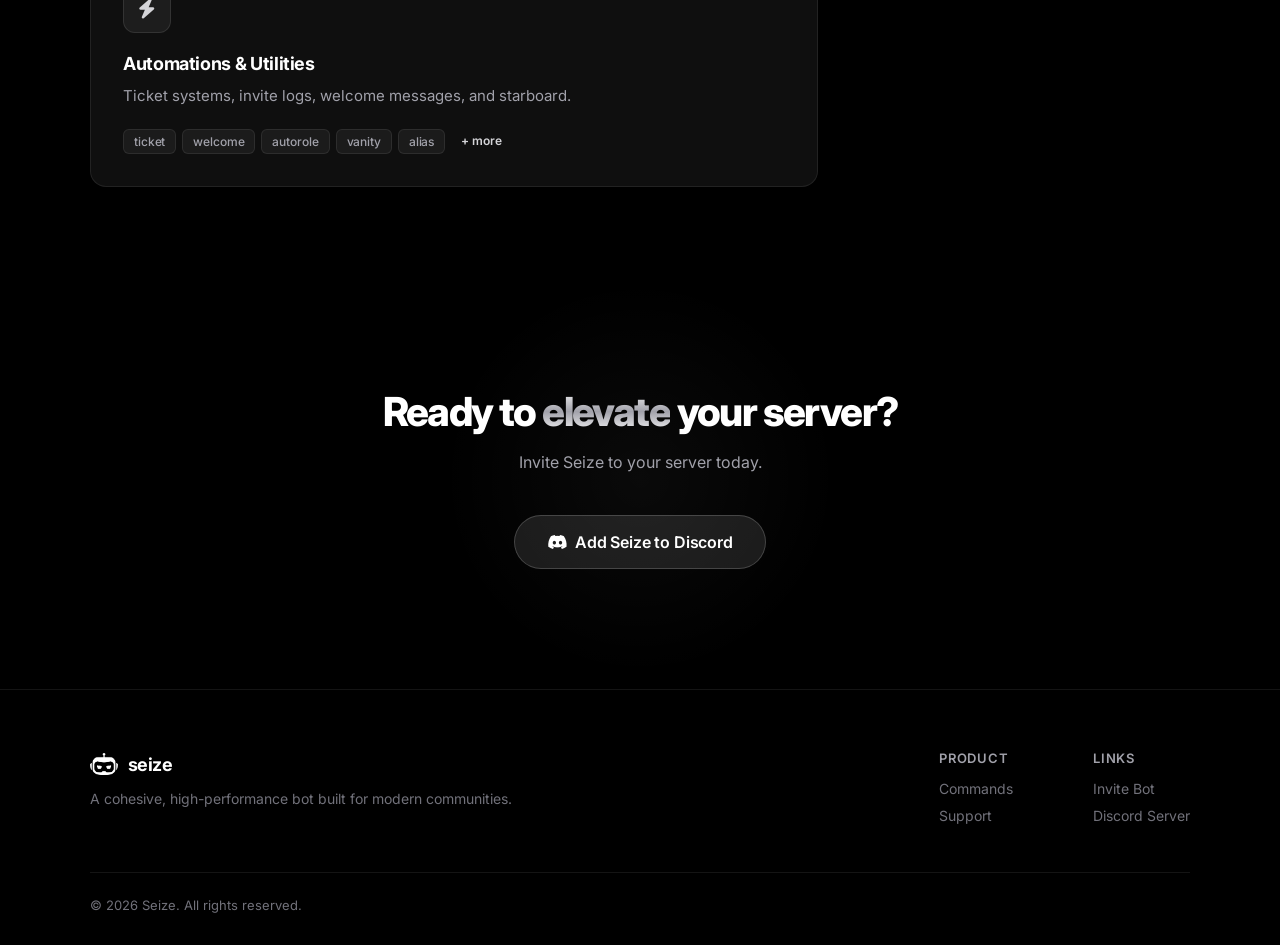
==== commit 24c00faf: "Add files via upload" ====
--- a/index.html
+++ b/index.html
@@ -5,19 +5,19 @@
     <meta charset="UTF-8">
     <meta name="viewport" content="width=device-width, initial-scale=1.0">
 
-    
+
     <title>seize</title>
     <meta name="description"
         content="A premium Discord bot giving you the resources to create a powerful and versatile community at the tip of your fingers." />
 
-    
+
     <meta property="og:title" content="seize" />
     <meta property="og:description"
         content="a premium discord bot giving you the resources to create a powerful and versatile community at the tip of your fingers." />
     <meta property="og:type" content="website" />
     <meta property="og:url" content="https://seize.best/" />
     <meta property="og:image" content="https://seize.best/seize%20bot%20logo.jpg" />
-    <meta name="theme-color" content="#783838" />
+    <meta name="theme-color" content="#ffffff" />
 
     <link rel="icon" type="image/png" href="favicon.png">
 
@@ -28,15 +28,15 @@
 </head>
 
 <body class="landing-page">
-    
+
     <div id="page-loader">
         <img src="seize bot logo.jpg" alt="Loading" class="loader-img">
     </div>
 
-    
+
     <div class="bg-glow"></div>
 
-    
+
     <div class="nav-wrapper">
         <nav class="nav-bar">
             <div class="nav-left">
@@ -45,8 +45,8 @@
                 </a>
             </div>
             <div class="nav-center">
-                <a href="https://seize.best/commands" class="nav-link">Commands</a>
-                <a href="https://seize.best/discord" class="nav-link">Support</a>
+                <a href="commands.html" class="nav-link">Commands</a>
+                <a href="support.html" class="nav-link">Support</a>
             </div>
             <div class="nav-right">
                 <a href="https://discord.com/oauth2/authorize?client_id=1511857662759796886&scope=bot+applications.commands&permissions=8"
@@ -62,7 +62,7 @@
         </nav>
     </div>
 
-    
+
     <section class="hero" id="hero">
         <div class="hero-inner">
             <div class="hero-text">
@@ -93,7 +93,7 @@
                 </div>
             </div>
 
-            
+
             <div class="hero-interactive-container">
                 <div class="hero-logo-center">
                     <img src="seize bot logo.jpg" alt="Seize Bot" class="hero-center-logo">
@@ -211,7 +211,7 @@
         </div>
     </section>
 
-    
+
     <section class="cta-section" id="cta">
         <div class="cta-inner">
             <div class="cta-glow"></div>
@@ -225,7 +225,7 @@
         </div>
     </section>
 
-    
+
     <footer>
         <div class="footer-inner">
             <div class="footer-brand">
@@ -238,15 +238,15 @@
             <div class="footer-links">
                 <div class="footer-col">
                     <h4>Product</h4>
-                    <a href="https://seize.best/commands">Commands</a>
-                    <a href="https:/seize.best/discord">Support</a>
+                    <a href="commands.html">Commands</a>
+                    <a href="support.html">Support</a>
                 </div>
                 <div class="footer-col">
                     <h4>Links</h4>
                     <a
                         href="https://discord.com/oauth2/authorize?client_id=1511857662759796886&scope=bot+applications.commands&permissions=8">Invite
                         Bot</a>
-                    <a href="https://seize.best/discord">Discord Server</a>
+                    <a href="support.html">Discord Server</a>
                 </div>
             </div>
         </div>
@@ -256,14 +256,14 @@
     </footer>
 
     <script>
-        
+
         window.addEventListener('load', () => {
             setTimeout(() => {
                 document.body.classList.add('loaded');
             }, 1200);
         });
 
-        
+
         const observerOptions = { threshold: 0.1, rootMargin: '0px 0px -50px 0px' };
         const observer = new IntersectionObserver((entries) => {
             entries.forEach(entry => {
@@ -278,16 +278,16 @@
             observer.observe(el);
         });
 
-        
+
         document.addEventListener('mousemove', (e) => {
             const glow = document.querySelector('.bg-glow');
             if (glow) {
                 const x = (e.clientX / window.innerWidth) * 100;
                 const y = (e.clientY / window.innerHeight) * 100;
-                glow.style.background = `radial-gradient(ellipse 600px 400px at ${x}% ${y}%, rgba(120, 56, 56, 0.08), transparent 70%)`;
+                glow.style.background = `radial-gradient(ellipse 600px 400px at ${x}% ${y}%, rgba(255, 255, 255, 0.04), transparent 70%)`;
             }
         });
     </script>
 </body>
 
-</html>
+</html>
--- a/styles.css
+++ b/styles.css
@@ -1,1073 +1,1077 @@
-:root {
-    --bg-color: #000000;
-    --bg-elevated: #0a0606;
-    --bg-card: #0f0a0a;
-    --card-border: rgba(120, 56, 56, 0.12);
-    --card-border-hover: rgba(120, 56, 56, 0.35);
-    --text-primary: #ffffff;
-    --text-secondary: #a1a1aa;
-    --text-muted: #71717a;
-    --pill-bg: #1a1010;
-    --accent: #783838;
-    --accent-light: #9e4f4f;
-    --accent-soft: #e8a0a0;
-    --accent-dim: rgba(120, 56, 56, 0.12);
-    --accent-glow: rgba(120, 56, 56, 0.25);
-    --gradient-start: #c27070;
-    --gradient-mid: #ffffff;
-    --gradient-end: #c27070;
-    --radius: 16px;
-    --radius-sm: 10px;
-    --radius-pill: 100px;
-    --transition: 0.25s cubic-bezier(0.4, 0, 0.2, 1);
-    --max-width: 1100px;
-}
-
-
-*,
-*::before,
-*::after {
-    margin: 0;
-    padding: 0;
-    box-sizing: border-box;
-}
-
-html {
-    scroll-behavior: smooth;
-}
-
-body {
-    background-color: var(--bg-color);
-    color: var(--text-primary);
-    font-family: 'Inter', -apple-system, BlinkMacSystemFont, sans-serif;
-    min-height: 100vh;
-    overflow-x: hidden;
-    -webkit-font-smoothing: antialiased;
-    -moz-osx-font-smoothing: grayscale;
-}
-
-a {
-    text-decoration: none;
-    color: inherit;
-}
-
-
-.bg-glow {
-    position: fixed;
-    inset: 0;
-    z-index: -1;
-    pointer-events: none;
-    transition: background 0.4s ease;
-}
-
-
-#page-loader {
-    position: fixed;
-    inset: 0;
-    background-color: var(--bg-color);
-    display: flex;
-    justify-content: center;
-    align-items: center;
-    z-index: 99999;
-    transition: opacity 0.6s ease, visibility 0.6s ease;
-}
-
-.loader-img {
-    width: 64px;
-    height: 64px;
-    object-fit: contain;
-    border-radius: 50%;
-    animation: pulseLoader 1s ease-in-out infinite;
-}
-
-@keyframes pulseLoader {
-    0% {
-        transform: scale(0.85);
-        opacity: 0.5;
-    }
-
-    50% {
-        transform: scale(1.1);
-        opacity: 1;
-    }
-
-    100% {
-        transform: scale(0.85);
-        opacity: 0.5;
-    }
-}
-
-body.loaded #page-loader {
-    opacity: 0;
-    visibility: hidden;
-    pointer-events: none;
-}
-
-
-.nav-wrapper {
-    position: fixed;
-    top: 24px;
-    left: 0;
-    right: 0;
-    z-index: 1000;
-    display: flex;
-    justify-content: center;
-    padding: 0 24px;
-    animation: fadeSlideDown 0.6s ease both 0.2s;
-}
-
-.nav-bar {
-    display: flex;
-    align-items: center;
-    justify-content: space-between;
-    width: 100%;
-    max-width: var(--max-width);
-    padding: 10px 10px 10px 20px;
-    border-radius: var(--radius-pill);
-    background: radial-gradient(ellipse at 50% 50%, rgba(20, 10, 10, 0.85) 5%, rgba(10, 6, 6, 0.9) 80%);
-    backdrop-filter: blur(16px);
-    -webkit-backdrop-filter: blur(16px);
-    border: 1px solid var(--card-border);
-    box-shadow: 0 8px 32px rgba(0, 0, 0, 0.5);
-}
-
-.nav-left {
-    flex-shrink: 0;
-}
-
-.nav-brand {
-    display: inline-flex;
-    align-items: center;
-}
-
-.nav-logo-img {
-    width: 28px;
-    height: 28px;
-    border-radius: 50%;
-    object-fit: contain;
-    flex-shrink: 0;
-}
-
-.nav-center {
-    display: flex;
-    align-items: center;
-    gap: 32px;
-}
-
-.nav-link {
-    font-size: 15px;
-    font-weight: 600;
-    color: var(--text-secondary);
-    letter-spacing: -0.02em;
-    transition: color var(--transition);
-}
-
-.nav-link:hover {
-    color: var(--text-primary);
-}
-
-.nav-right {
-    flex-shrink: 0;
-}
-
-.nav-invite-btn {
-    display: inline-flex;
-    align-items: center;
-    gap: 8px;
-    padding: 10px 20px;
-    font-size: 14px;
-    font-weight: 600;
-    letter-spacing: -0.01em;
-    border-radius: var(--radius-pill);
-    background: linear-gradient(180deg, rgba(120, 56, 56, 0.3) 0%, rgba(80, 30, 30, 0.3) 100%);
-    border: 1px solid rgba(120, 56, 56, 0.25);
-    color: var(--text-primary);
-    transition: all var(--transition);
-}
-
-.nav-invite-btn:hover {
-    background: linear-gradient(180deg, rgba(120, 56, 56, 0.45) 0%, rgba(80, 30, 30, 0.45) 100%);
-    border-color: rgba(120, 56, 56, 0.4);
-    transform: translateY(-1px);
-}
-
-
-.hero {
-    position: relative;
-    padding: 200px 24px 140px;
-}
-
-.hero-inner {
-    max-width: var(--max-width);
-    margin: 0 auto;
-    display: flex;
-    align-items: center;
-    justify-content: space-between;
-    gap: 60px;
-}
-
-.hero-text {
-    flex: 1;
-    animation: fadeSlideUp 0.7s ease both 0.4s;
-}
-
-.hero-title {
-    font-size: clamp(36px, 5vw, 52px);
-    font-weight: 800;
-    line-height: 1.3;
-    letter-spacing: -0.04em;
-    color: var(--text-primary);
-    margin-bottom: 24px;
-}
-
-.gradient-text {
-    background: linear-gradient(180deg, #ff4d4d 0%, #ffffff 50%, #830101 100%);
-    -webkit-background-clip: text;
-    background-clip: text;
-    -webkit-text-fill-color: transparent;
-    display: inline-block;
-}
-
-.hero-subtitle {
-    font-size: 17px;
-    line-height: 1.75;
-    color: var(--text-secondary);
-    max-width: 520px;
-    margin-bottom: 48px;
-    font-weight: 400;
-}
-
-.hero-buttons {
-    display: flex;
-    align-items: center;
-    gap: 14px;
-}
-
-
-.btn {
-    display: inline-flex;
-    align-items: center;
-    gap: 8px;
-    padding: 14px 24px;
-    font-size: 15px;
-    font-weight: 600;
-    letter-spacing: -0.01em;
-    border-radius: var(--radius-pill);
-    transition: all var(--transition);
-    cursor: pointer;
-    border: none;
-}
-
-.btn-primary {
-    background: linear-gradient(180deg, rgba(120, 56, 56, 0.35) 0%, rgba(80, 30, 30, 0.35) 100%);
-    border: 1px solid rgba(120, 56, 56, 0.3);
-    color: var(--text-primary);
-}
-
-.btn-primary:hover {
-    background: linear-gradient(180deg, rgba(120, 56, 56, 0.5) 0%, rgba(80, 30, 30, 0.5) 100%);
-    border-color: rgba(120, 56, 56, 0.5);
-    transform: translateY(-2px);
-    box-shadow: 0 8px 24px rgba(120, 56, 56, 0.15);
-}
-
-.btn-secondary {
-    background: rgba(255, 255, 255, 0.05);
-    border: 1px solid rgba(255, 255, 255, 0.12);
-    color: var(--text-primary);
-}
-
-.btn-secondary:hover {
-    background: rgba(255, 255, 255, 0.09);
-    border-color: rgba(255, 255, 255, 0.22);
-    transform: translateY(-2px);
-}
-
-.btn-large {
-    padding: 16px 32px;
-    font-size: 16px;
-}
-
-
-.hero-interactive-container {
-    flex-shrink: 0;
-    width: 440px;
-    height: 400px;
-    position: relative;
-    display: flex;
-    align-items: center;
-    justify-content: center;
-    animation: fadeSlideUp 0.8s ease both 0.6s;
-}
-
-.hero-logo-center {
-    position: relative;
-    width: 160px;
-    height: 125px;
-    z-index: 5;
-    cursor: pointer;
-}
-
-.hero-center-logo {
-    width: 100%;
-    height: 100%;
-    object-fit: contain;
-    transition: transform 0.6s cubic-bezier(0.175, 0.885, 0.32, 1.275);
-}
-
-.hero-logo-center:hover .hero-center-logo {
-    transform: scale(1.08) rotate(4deg);
-}
-
-
-.floating-pill {
-    position: absolute;
-    display: inline-flex;
-    align-items: center;
-    gap: 12px;
-    padding: 14px 18px;
-    border-radius: 16px;
-    background: linear-gradient(180deg, rgba(30, 15, 15, 0.7) 0%, rgba(15, 10, 10, 0.4) 50%, rgba(30, 15, 15, 0.7) 100%);
-    border: 1px solid rgba(120, 56, 56, 0.2);
-    backdrop-filter: blur(8px);
-    box-shadow: 0 8px 24px rgba(0, 0, 0, 0.5);
-    height: 54px;
-    box-sizing: border-box;
-    z-index: 6;
-    animation: pillFloat var(--float-duration, 6s) ease-in-out infinite alternate;
-    animation-delay: var(--float-delay, 0s);
-
-
-    --pill-scale: 1;
-    transform: translate(var(--pill-tx, 0), var(--pill-ty, 0)) rotate(var(--pill-rot, 0deg)) scale(var(--pill-scale));
-    transition: border-color 0.3s ease, box-shadow 0.3s ease, transform 0.3s ease;
-}
-
-.floating-pill:hover {
-    --pill-scale: 1.05;
-    border-color: rgba(120, 56, 56, 0.5);
-    box-shadow: 0 12px 32px rgba(120, 56, 56, 0.25);
-    z-index: 10;
-}
-
-@keyframes pillFloat {
-    0% {
-        margin-top: 0px;
-    }
-
-    50% {
-        margin-top: -10px;
-    }
-
-    100% {
-        margin-top: 5px;
-    }
-}
-
-
-.pill-top-left {
-    top: 10px;
-    left: -40px;
-    --pill-rot: -6deg;
-}
-
-.pill-top-right {
-    top: 20px;
-    right: -50px;
-    --pill-rot: 8deg;
-}
-
-.pill-bottom-left {
-    bottom: 35px;
-    left: -60px;
-    --pill-rot: -8deg;
-}
-
-.pill-bottom-right {
-    bottom: 25px;
-    right: -40px;
-    --pill-rot: 6deg;
-}
-
-.pill-center-bottom {
-    bottom: -35px;
-    left: 50%;
-    --pill-tx: -50%;
-    --pill-rot: 3deg;
-}
-
-.pill-icon {
-    display: flex;
-    align-items: center;
-    justify-content: center;
-    width: 30px;
-    height: 30px;
-    border-radius: 8px;
-    background: rgba(120, 56, 56, 0.15);
-    border: 1px solid rgba(120, 56, 56, 0.25);
-    color: var(--accent-soft);
-    font-size: 13px;
-    flex-shrink: 0;
-}
-
-.pill-label {
-    font-size: 14px;
-    font-weight: 500;
-    letter-spacing: -0.02em;
-    font-family: 'Inter', monospace;
-    white-space: nowrap;
-}
-
-
-.features {
-    padding: 100px 24px 80px;
-    position: relative;
-}
-
-.features-container {
-    max-width: var(--max-width);
-    margin: 0 auto;
-}
-
-.section-label {
-    display: inline-flex;
-    align-items: center;
-    gap: 8px;
-    font-size: 13px;
-    font-weight: 600;
-    color: var(--accent-soft);
-    text-transform: uppercase;
-    letter-spacing: 0.08em;
-    margin-bottom: 16px;
-    opacity: 0;
-    transform: translateY(16px);
-    transition: all 0.5s ease;
-}
-
-.section-label.in-view {
-    opacity: 1;
-    transform: translateY(0);
-}
-
-.label-dot {
-    width: 6px;
-    height: 6px;
-    border-radius: 50%;
-    background: var(--accent);
-    box-shadow: 0 0 8px var(--accent-glow);
-}
-
-.section-title {
-    font-size: clamp(30px, 4vw, 44px);
-    font-weight: 800;
-    letter-spacing: -0.04em;
-    line-height: 1.2;
-    margin-bottom: 12px;
-    opacity: 0;
-    transform: translateY(20px);
-    transition: all 0.6s ease;
-}
-
-.section-title.in-view {
-    opacity: 1;
-    transform: translateY(0);
-}
-
-.section-subtitle {
-    font-size: 17px;
-    color: var(--text-secondary);
-    margin-bottom: 56px;
-    opacity: 0;
-    transform: translateY(16px);
-    transition: all 0.5s ease 0.1s;
-}
-
-.section-subtitle.in-view {
-    opacity: 1;
-    transform: translateY(0);
-}
-
-.features-grid {
-    display: grid;
-    grid-template-columns: repeat(3, 1fr);
-    gap: 16px;
-}
-
-.feature-card {
-    background: var(--bg-card);
-    border: 1px solid var(--card-border);
-    border-radius: var(--radius);
-    padding: 32px;
-    position: relative;
-    overflow: hidden;
-    transition: all 0.4s cubic-bezier(0.4, 0, 0.2, 1);
-    opacity: 0;
-    transform: translateY(24px);
-}
-
-.feature-card.in-view {
-    opacity: 1;
-    transform: translateY(0);
-}
-
-.feature-card::before {
-    content: '';
-    position: absolute;
-    top: 0;
-    left: 0;
-    width: 100%;
-    height: 1px;
-    background: linear-gradient(90deg, transparent 0%, rgba(120, 56, 56, 0.3) 50%, transparent 100%);
-    opacity: 0;
-    transition: opacity 0.4s ease;
-}
-
-.feature-card:hover {
-    border-color: var(--card-border-hover);
-    transform: translateY(-4px);
-    box-shadow: 0 12px 40px rgba(0, 0, 0, 0.4);
-}
-
-.feature-card:hover::before {
-    opacity: 1;
-}
-
-.feature-card-large {
-    grid-column: span 2;
-}
-
-.feature-card-icon {
-    display: flex;
-    align-items: center;
-    justify-content: center;
-    width: 48px;
-    height: 48px;
-    border-radius: 12px;
-    background: rgba(120, 56, 56, 0.1);
-    border: 1px solid rgba(120, 56, 56, 0.18);
-    color: var(--accent-soft);
-    font-size: 20px;
-    margin-bottom: 20px;
-}
-
-.feature-card h3 {
-    font-size: 18px;
-    font-weight: 700;
-    margin-bottom: 10px;
-    letter-spacing: -0.02em;
-}
-
-.feature-card p {
-    font-size: 15px;
-    line-height: 1.65;
-    color: var(--text-secondary);
-    margin-bottom: 20px;
-}
-
-.feature-commands {
-    display: flex;
-    flex-wrap: wrap;
-    gap: 6px;
-}
-
-.feature-cmd {
-    display: inline-block;
-    padding: 4px 10px;
-    font-size: 12px;
-    font-weight: 500;
-    font-family: 'Inter', monospace;
-    background: var(--pill-bg);
-    border: 1px solid rgba(120, 56, 56, 0.1);
-    border-radius: 6px;
-    color: var(--text-secondary);
-    letter-spacing: -0.01em;
-}
-
-.feature-cmd-more {
-    display: inline-block;
-    padding: 4px 10px;
-    font-size: 12px;
-    font-weight: 600;
-    color: var(--accent-soft);
-    letter-spacing: -0.01em;
-}
-
-
-.cta-section {
-    padding: 120px 24px;
-    display: flex;
-    justify-content: center;
-}
-
-.cta-inner {
-    position: relative;
-    text-align: center;
-    max-width: 600px;
-    opacity: 0;
-    transform: translateY(24px);
-    transition: all 0.6s ease;
-}
-
-.cta-inner.in-view {
-    opacity: 1;
-    transform: translateY(0);
-}
-
-.cta-glow {
-    position: absolute;
-    top: 50%;
-    left: 50%;
-    transform: translate(-50%, -50%);
-    width: 400px;
-    height: 400px;
-    border-radius: 50%;
-    background: radial-gradient(circle, rgba(120, 56, 56, 0.12) 0%, transparent 70%);
-    pointer-events: none;
-    z-index: -1;
-}
-
-.cta-title {
-    font-size: clamp(28px, 4vw, 40px);
-    font-weight: 800;
-    letter-spacing: -0.04em;
-    margin-bottom: 14px;
-}
-
-.cta-subtitle {
-    font-size: 16px;
-    color: var(--text-secondary);
-    margin-bottom: 40px;
-    line-height: 1.6;
-}
-
-
-footer {
-    border-top: 1px solid var(--card-border);
-    padding: 60px 24px 32px;
-}
-
-.footer-inner {
-    max-width: var(--max-width);
-    margin: 0 auto;
-    display: flex;
-    justify-content: space-between;
-    align-items: flex-start;
-    gap: 60px;
-    margin-bottom: 48px;
-}
-
-.footer-brand {
-    flex: 1;
-}
-
-.footer-logo {
-    display: flex;
-    align-items: center;
-    gap: 10px;
-    margin-bottom: 10px;
-    font-size: 18px;
-    font-weight: 700;
-    letter-spacing: -0.03em;
-}
-
-.footer-tagline {
-    font-size: 14px;
-    color: var(--text-muted);
-    line-height: 1.5;
-}
-
-.footer-links {
-    display: flex;
-    gap: 80px;
-}
-
-.footer-col {
-    display: flex;
-    flex-direction: column;
-    gap: 10px;
-}
-
-.footer-col h4 {
-    font-size: 13px;
-    font-weight: 600;
-    color: var(--text-secondary);
-    text-transform: uppercase;
-    letter-spacing: 0.06em;
-    margin-bottom: 4px;
-}
-
-.footer-col a {
-    font-size: 14px;
-    color: var(--text-muted);
-    transition: color var(--transition);
-}
-
-.footer-col a:hover {
-    color: var(--text-primary);
-}
-
-.footer-bottom {
-    max-width: var(--max-width);
-    margin: 0 auto;
-    padding-top: 24px;
-    border-top: 1px solid var(--card-border);
-}
-
-.footer-bottom p {
-    font-size: 13px;
-    color: var(--text-muted);
-}
-
-
-@keyframes fadeSlideDown {
-    from {
-        opacity: 0;
-        transform: translateY(-16px);
-    }
-
-    to {
-        opacity: 1;
-        transform: translateY(0);
-    }
-}
-
-@keyframes fadeSlideUp {
-    from {
-        opacity: 0;
-        transform: translateY(24px);
-    }
-
-    to {
-        opacity: 1;
-        transform: translateY(0);
-    }
-}
-
-@keyframes fadeSlideLeft {
-    from {
-        opacity: 0;
-        transform: translateX(24px);
-    }
-
-    to {
-        opacity: 1;
-        transform: translateX(0);
-    }
-}
-
-
-@media (max-width: 900px) {
-    .hero-inner {
-        flex-direction: column;
-        text-align: center;
-    }
-
-    .hero-text {
-        display: flex;
-        flex-direction: column;
-        align-items: center;
-    }
-
-    .hero-subtitle {
-        max-width: 480px;
-    }
-
-    .hero-buttons {
-        justify-content: center;
-    }
-
-    .hero-pills-wrapper,
-    .hero-interactive-container {
-        display: none;
-    }
-
-    .features-grid {
-        grid-template-columns: 1fr;
-    }
-
-    .feature-card-large {
-        grid-column: span 1;
-    }
-}
-
-@media (max-width: 640px) {
-    .nav-bar {
-        padding: 8px 8px 8px 16px;
-    }
-
-    .nav-center {
-        gap: 20px;
-    }
-
-    .nav-invite-btn span {
-        display: none;
-    }
-
-    .nav-invite-btn {
-        padding: 10px 14px;
-    }
-
-    .hero {
-        padding: 160px 20px 100px;
-    }
-
-    .hero-title {
-        font-size: 30px;
-    }
-
-    .hero-subtitle {
-        font-size: 15px;
-    }
-
-    .hero-buttons {
-        flex-direction: column;
-        width: 100%;
-    }
-
-    .btn {
-        justify-content: center;
-        width: 100%;
-    }
-
-    .footer-inner {
-        flex-direction: column;
-        gap: 40px;
-    }
-
-    .footer-links {
-        gap: 48px;
-    }
-
-    .features {
-        padding: 60px 20px 40px;
-    }
-}
-
-
-
-.search-bar {
-    background-color: var(--bg-card);
-    border: 1px solid var(--card-border);
-    border-radius: 8px;
-    padding: 0.5rem 1rem;
-    display: flex;
-    align-items: center;
-    gap: 0.5rem;
-    width: 300px;
-    transition: border-color 0.2s;
-}
-
-.search-bar:focus-within {
-    border-color: var(--accent);
-}
-
-.search-bar input {
-    background: none;
-    border: none;
-    color: var(--text-primary);
-    outline: none;
-    width: 100%;
-    font-family: inherit;
-}
-
-.category-nav {
-    display: flex;
-    gap: 1rem;
-    overflow-x: auto;
-    padding-bottom: 1rem;
-    margin-bottom: 2rem;
-    border-bottom: 1px solid var(--card-border);
-}
-
-.category-nav::-webkit-scrollbar {
-    height: 4px;
-}
-
-.category-nav::-webkit-scrollbar-thumb {
-    background: var(--accent);
-    border-radius: 4px;
-}
-
-.category-pill {
-    background-color: var(--bg-card);
-    border: 1px solid var(--card-border);
-    padding: 0.5rem 1rem;
-    border-radius: 8px;
-    cursor: pointer;
-    display: flex;
-    align-items: center;
-    gap: 0.5rem;
-    white-space: nowrap;
-    transition: all 0.2s ease;
-    color: var(--text-secondary);
-    font-size: 0.9rem;
-    font-weight: 500;
-}
-
-.category-pill.active,
-.category-pill:hover {
-    background-color: var(--accent-dim);
-    color: var(--text-primary);
-    border-color: var(--accent);
-}
-
-.category-pill span {
-    background-color: var(--bg-color);
-    padding: 0.1rem 0.4rem;
-    border-radius: 4px;
-    font-size: 0.75rem;
-    color: var(--text-secondary);
-}
-
-.commands-grid {
-    display: grid;
-    grid-template-columns: repeat(auto-fill, minmax(300px, 1fr));
-    gap: 1.5rem;
-}
-
-.command-card {
-    background-color: var(--bg-card);
-    border: 1px solid var(--card-border);
-    border-radius: 12px;
-    padding: 1.5rem;
-    display: flex;
-    flex-direction: column;
-    gap: 1.2rem;
-    transition: transform 0.2s ease, border-color 0.2s ease, box-shadow 0.2s ease;
-}
-
-.command-card:hover {
-    transform: translateY(-2px);
-    border-color: var(--accent);
-    box-shadow: 0 4px 12px rgba(0, 0, 0, 0.3);
-}
-
-.card-header {
-    display: flex;
-    justify-content: space-between;
-    align-items: flex-start;
-    gap: 1rem;
-}
-
-.card-title {
-    font-size: 1.1rem;
-    font-weight: 600;
-    margin-bottom: 0.4rem;
-}
-
-.card-description {
-    font-size: 0.85rem;
-    color: var(--text-secondary);
-    line-height: 1.4;
-}
-
-.copy-btn {
-    background: none;
-    border: none;
-    color: var(--text-secondary);
-    cursor: pointer;
-    transition: color 0.2s;
-    font-size: 1.1rem;
-    padding: 0.2rem;
-}
-
-.copy-btn:hover {
-    color: var(--accent-light);
-}
-
-.card-section {
-    display: flex;
-    flex-direction: column;
-    gap: 0.5rem;
-}
-
-.card-section h4 {
-    font-size: 0.75rem;
-    text-transform: lowercase;
-    color: var(--text-secondary);
-    font-weight: 500;
-}
-
-.pills-container {
-    display: flex;
-    flex-wrap: wrap;
-    gap: 0.4rem;
-}
-
-.pill {
-    display: inline-block;
-    background-color: var(--pill-bg);
-    color: var(--text-primary);
-    padding: 0.3rem 0.6rem;
-    border-radius: 6px;
-    font-size: 0.75rem;
-    font-family: 'Inter', sans-serif;
-}
-
-.permissions-pill {
-    background-color: var(--accent-dim);
-    border: 1px solid var(--accent);
-    color: var(--accent-soft);
-}
-
-
-.container {
-    max-width: 1200px;
-    margin: 0 auto;
-    padding: 2rem;
-}
-
-header {
-    display: flex;
-    justify-content: space-between;
-    align-items: center;
-    margin-bottom: 2rem;
-}
-
-.logo {
-    display: flex;
-    align-items: center;
-    gap: 1rem;
-}
-
-.logo h1 {
-    font-size: 1.2rem;
-    font-weight: 600;
-}
-
-
-.landing-header {
-    display: flex;
-    justify-content: space-between;
-    align-items: center;
-    padding: 0.6rem 2rem;
-    position: sticky;
-    top: 1rem;
-    z-index: 100;
-    background: rgba(20, 10, 10, 0.6);
-    backdrop-filter: blur(12px);
-    border: 1px solid rgba(120, 56, 56, 0.2);
-    border-radius: 100px;
-    margin: 0 auto 2rem auto;
-    max-width: 500px;
-    width: 100%;
-    box-shadow: 0 8px 24px rgba(0, 0, 0, 0.4);
-}
-
-.nav-links {
-    display: flex;
-    gap: 1.5rem;
-}
-
-.nav-links a {
-    color: var(--text-secondary);
-    text-decoration: none;
-    font-weight: 500;
-    font-size: 0.95rem;
-    transition: color 0.2s;
-}
-
-.nav-links a:hover,
-.nav-links a.active {
-    color: var(--accent-light);
+:root {
+    --bg-color: #000000;
+    --bg-elevated: #0a0a0a;
+    --bg-card: #0f0f0f;
+    --card-border: rgba(255, 255, 255, 0.08);
+    --card-border-hover: rgba(255, 255, 255, 0.22);
+    --text-primary: #ffffff;
+    --text-secondary: #a1a1aa;
+    --text-muted: #71717a;
+    --pill-bg: #1a1a1a;
+    --accent: #ffffff;
+    --accent-light: #e4e4e7;
+    --accent-soft: #d4d4d8;
+    --accent-dim: rgba(255, 255, 255, 0.07);
+    --accent-glow: rgba(255, 255, 255, 0.12);
+    --gradient-start: #ffffff;
+    --gradient-mid: #a1a1aa;
+    --gradient-end: #ffffff;
+    --radius: 16px;
+    --radius-sm: 10px;
+    --radius-pill: 100px;
+    --transition: 0.25s cubic-bezier(0.4, 0, 0.2, 1);
+    --max-width: 1100px;
+}
+
+
+*,
+*::before,
+*::after {
+    margin: 0;
+    padding: 0;
+    box-sizing: border-box;
+}
+
+html {
+    scroll-behavior: smooth;
+}
+
+body {
+    background-color: var(--bg-color);
+    color: var(--text-primary);
+    font-family: 'Inter', -apple-system, BlinkMacSystemFont, sans-serif;
+    min-height: 100vh;
+    overflow-x: hidden;
+    -webkit-font-smoothing: antialiased;
+    -moz-osx-font-smoothing: grayscale;
+}
+
+a {
+    text-decoration: none;
+    color: inherit;
+}
+
+
+.bg-glow {
+    position: fixed;
+    inset: 0;
+    z-index: -1;
+    pointer-events: none;
+    transition: background 0.4s ease;
+}
+
+
+#page-loader {
+    position: fixed;
+    inset: 0;
+    background-color: var(--bg-color);
+    display: flex;
+    justify-content: center;
+    align-items: center;
+    z-index: 99999;
+    transition: opacity 0.6s ease, visibility 0.6s ease;
+}
+
+.loader-img {
+    width: 64px;
+    height: 64px;
+    object-fit: contain;
+    border-radius: 50%;
+    animation: pulseLoader 1s ease-in-out infinite;
+}
+
+@keyframes pulseLoader {
+    0% {
+        transform: scale(0.85);
+        opacity: 0.5;
+    }
+
+    50% {
+        transform: scale(1.1);
+        opacity: 1;
+    }
+
+    100% {
+        transform: scale(0.85);
+        opacity: 0.5;
+    }
+}
+
+body.loaded #page-loader {
+    opacity: 0;
+    visibility: hidden;
+    pointer-events: none;
+}
+
+
+.nav-wrapper {
+    position: fixed;
+    top: 24px;
+    left: 0;
+    right: 0;
+    z-index: 1000;
+    display: flex;
+    justify-content: center;
+    padding: 0 24px;
+    animation: fadeSlideDown 0.6s ease both 0.2s;
+}
+
+.nav-bar {
+    display: flex;
+    align-items: center;
+    justify-content: space-between;
+    width: 100%;
+    max-width: var(--max-width);
+    padding: 10px 10px 10px 20px;
+    border-radius: var(--radius-pill);
+    background: radial-gradient(ellipse at 50% 50%, rgba(20, 20, 20, 0.85) 5%, rgba(8, 8, 8, 0.9) 80%);
+    backdrop-filter: blur(16px);
+    -webkit-backdrop-filter: blur(16px);
+    border: 1px solid var(--card-border);
+    box-shadow: 0 8px 32px rgba(0, 0, 0, 0.6);
+}
+
+.nav-left {
+    flex-shrink: 0;
+}
+
+.nav-brand {
+    display: inline-flex;
+    align-items: center;
+}
+
+.nav-logo-img {
+    width: 28px;
+    height: 28px;
+    border-radius: 50%;
+    object-fit: contain;
+    flex-shrink: 0;
+}
+
+.nav-center {
+    display: flex;
+    align-items: center;
+    gap: 32px;
+}
+
+.nav-link {
+    font-size: 15px;
+    font-weight: 600;
+    color: var(--text-secondary);
+    letter-spacing: -0.02em;
+    transition: color var(--transition);
+}
+
+.nav-link:hover {
+    color: var(--text-primary);
+}
+
+.nav-right {
+    flex-shrink: 0;
+}
+
+.nav-invite-btn {
+    display: inline-flex;
+    align-items: center;
+    gap: 8px;
+    padding: 10px 20px;
+    font-size: 14px;
+    font-weight: 600;
+    letter-spacing: -0.01em;
+    border-radius: var(--radius-pill);
+    background: rgba(255, 255, 255, 0.08);
+    border: 1px solid rgba(255, 255, 255, 0.14);
+    color: var(--text-primary);
+    transition: all var(--transition);
+}
+
+.nav-invite-btn:hover {
+    background: rgba(255, 255, 255, 0.14);
+    border-color: rgba(255, 255, 255, 0.28);
+    transform: translateY(-1px);
+}
+
+
+.hero {
+    position: relative;
+    padding: 200px 24px 140px;
+}
+
+.hero-inner {
+    max-width: var(--max-width);
+    margin: 0 auto;
+    display: flex;
+    align-items: center;
+    justify-content: space-between;
+    gap: 60px;
+}
+
+.hero-text {
+    flex: 1;
+    animation: fadeSlideUp 0.7s ease both 0.4s;
+}
+
+.hero-title {
+    font-size: clamp(36px, 5vw, 52px);
+    font-weight: 800;
+    line-height: 1.3;
+    letter-spacing: -0.04em;
+    color: var(--text-primary);
+    margin-bottom: 24px;
+}
+
+.gradient-text {
+    background: linear-gradient(180deg, #ffffff 0%, #a1a1aa 50%, #ffffff 100%);
+    -webkit-background-clip: text;
+    background-clip: text;
+    -webkit-text-fill-color: transparent;
+    display: inline-block;
+}
+
+.hero-subtitle {
+    font-size: 17px;
+    line-height: 1.75;
+    color: var(--text-secondary);
+    max-width: 520px;
+    margin-bottom: 48px;
+    font-weight: 400;
+}
+
+.hero-buttons {
+    display: flex;
+    align-items: center;
+    gap: 14px;
+}
+
+
+.btn {
+    display: inline-flex;
+    align-items: center;
+    gap: 8px;
+    padding: 14px 24px;
+    font-size: 15px;
+    font-weight: 600;
+    letter-spacing: -0.01em;
+    border-radius: var(--radius-pill);
+    transition: all var(--transition);
+    cursor: pointer;
+    border: none;
+}
+
+.btn-primary {
+    background: rgba(255, 255, 255, 0.10);
+    border: 1px solid rgba(255, 255, 255, 0.18);
+    color: var(--text-primary);
+}
+
+.btn-primary:hover {
+    background: rgba(255, 255, 255, 0.18);
+    border-color: rgba(255, 255, 255, 0.32);
+    transform: translateY(-2px);
+    box-shadow: 0 8px 24px rgba(255, 255, 255, 0.06);
+}
+
+.btn-secondary {
+    background: rgba(255, 255, 255, 0.05);
+    border: 1px solid rgba(255, 255, 255, 0.10);
+    color: var(--text-primary);
+}
+
+.btn-secondary:hover {
+    background: rgba(255, 255, 255, 0.09);
+    border-color: rgba(255, 255, 255, 0.20);
+    transform: translateY(-2px);
+}
+
+.btn-large {
+    padding: 16px 32px;
+    font-size: 16px;
+}
+
+
+.hero-interactive-container {
+    flex-shrink: 0;
+    width: 440px;
+    height: 400px;
+    position: relative;
+    display: flex;
+    align-items: center;
+    justify-content: center;
+    animation: fadeSlideUp 0.8s ease both 0.6s;
+}
+
+.hero-logo-center {
+    position: relative;
+    width: 160px;
+    height: 125px;
+    z-index: 5;
+    cursor: pointer;
+}
+
+.hero-center-logo {
+    width: 100%;
+    height: 100%;
+    object-fit: contain;
+    transition: transform 0.6s cubic-bezier(0.175, 0.885, 0.32, 1.275);
+}
+
+.hero-logo-center:hover .hero-center-logo {
+    transform: scale(1.08) rotate(4deg);
+}
+
+
+.floating-pill {
+    position: absolute;
+    display: inline-flex;
+    align-items: center;
+    gap: 12px;
+    padding: 14px 18px;
+    border-radius: 16px;
+    background: linear-gradient(180deg, rgba(25, 25, 25, 0.7) 0%, rgba(12, 12, 12, 0.4) 50%, rgba(25, 25, 25, 0.7) 100%);
+    border: 1px solid rgba(255, 255, 255, 0.1);
+    backdrop-filter: blur(8px);
+    box-shadow: 0 8px 24px rgba(0, 0, 0, 0.5);
+    height: 54px;
+    box-sizing: border-box;
+    z-index: 6;
+    animation: pillFloat var(--float-duration, 6s) ease-in-out infinite alternate;
+    animation-delay: var(--float-delay, 0s);
+
+    --pill-scale: 1;
+    transform: translate(var(--pill-tx, 0), var(--pill-ty, 0)) rotate(var(--pill-rot, 0deg)) scale(var(--pill-scale));
+    transition: border-color 0.3s ease, box-shadow 0.3s ease, transform 0.3s ease;
+}
+
+.floating-pill:hover {
+    --pill-scale: 1.05;
+    border-color: rgba(255, 255, 255, 0.28);
+    box-shadow: 0 12px 32px rgba(255, 255, 255, 0.07);
+    z-index: 10;
+}
+
+@keyframes pillFloat {
+    0% {
+        margin-top: 0px;
+    }
+
+    50% {
+        margin-top: -10px;
+    }
+
+    100% {
+        margin-top: 5px;
+    }
+}
+
+
+.pill-top-left {
+    top: 10px;
+    left: -40px;
+    --pill-rot: -6deg;
+}
+
+.pill-top-right {
+    top: 20px;
+    right: -50px;
+    --pill-rot: 8deg;
+}
+
+.pill-bottom-left {
+    bottom: 35px;
+    left: -60px;
+    --pill-rot: -8deg;
+}
+
+.pill-bottom-right {
+    bottom: 25px;
+    right: -40px;
+    --pill-rot: 6deg;
+}
+
+.pill-center-bottom {
+    bottom: -35px;
+    left: 50%;
+    --pill-tx: -50%;
+    --pill-rot: 3deg;
+}
+
+.pill-icon {
+    display: flex;
+    align-items: center;
+    justify-content: center;
+    width: 30px;
+    height: 30px;
+    border-radius: 8px;
+    background: rgba(255, 255, 255, 0.07);
+    border: 1px solid rgba(255, 255, 255, 0.12);
+    color: var(--accent-soft);
+    font-size: 13px;
+    flex-shrink: 0;
+}
+
+.pill-label {
+    font-size: 14px;
+    font-weight: 500;
+    letter-spacing: -0.02em;
+    font-family: 'Inter', monospace;
+    white-space: nowrap;
+}
+
+
+.features {
+    padding: 100px 24px 80px;
+    position: relative;
+}
+
+.features-container {
+    max-width: var(--max-width);
+    margin: 0 auto;
+}
+
+.section-label {
+    display: inline-flex;
+    align-items: center;
+    gap: 8px;
+    font-size: 13px;
+    font-weight: 600;
+    color: var(--accent-soft);
+    text-transform: uppercase;
+    letter-spacing: 0.08em;
+    margin-bottom: 16px;
+    opacity: 0;
+    transform: translateY(16px);
+    transition: all 0.5s ease;
+}
+
+.section-label.in-view {
+    opacity: 1;
+    transform: translateY(0);
+}
+
+.label-dot {
+    width: 6px;
+    height: 6px;
+    border-radius: 50%;
+    background: var(--accent);
+    box-shadow: 0 0 8px var(--accent-glow);
+}
+
+.section-title {
+    font-size: clamp(30px, 4vw, 44px);
+    font-weight: 800;
+    letter-spacing: -0.04em;
+    line-height: 1.2;
+    margin-bottom: 12px;
+    opacity: 0;
+    transform: translateY(20px);
+    transition: all 0.6s ease;
+}
+
+.section-title.in-view {
+    opacity: 1;
+    transform: translateY(0);
+}
+
+.section-subtitle {
+    font-size: 17px;
+    color: var(--text-secondary);
+    margin-bottom: 56px;
+    opacity: 0;
+    transform: translateY(16px);
+    transition: all 0.5s ease 0.1s;
+}
+
+.section-subtitle.in-view {
+    opacity: 1;
+    transform: translateY(0);
+}
+
+.features-grid {
+    display: grid;
+    grid-template-columns: repeat(3, 1fr);
+    gap: 16px;
+}
+
+.feature-card {
+    background: var(--bg-card);
+    border: 1px solid var(--card-border);
+    border-radius: var(--radius);
+    padding: 32px;
+    position: relative;
+    overflow: hidden;
+    transition: all 0.4s cubic-bezier(0.4, 0, 0.2, 1);
+    opacity: 0;
+    transform: translateY(24px);
+}
+
+.feature-card.in-view {
+    opacity: 1;
+    transform: translateY(0);
+}
+
+.feature-card::before {
+    content: '';
+    position: absolute;
+    top: 0;
+    left: 0;
+    width: 100%;
+    height: 1px;
+    background: linear-gradient(90deg, transparent 0%, rgba(255, 255, 255, 0.15) 50%, transparent 100%);
+    opacity: 0;
+    transition: opacity 0.4s ease;
+}
+
+.feature-card:hover {
+    border-color: var(--card-border-hover);
+    transform: translateY(-4px);
+    box-shadow: 0 12px 40px rgba(0, 0, 0, 0.4);
+}
+
+.feature-card:hover::before {
+    opacity: 1;
+}
+
+.feature-card-large {
+    grid-column: span 2;
+}
+
+.feature-card-icon {
+    display: flex;
+    align-items: center;
+    justify-content: center;
+    width: 48px;
+    height: 48px;
+    border-radius: 12px;
+    background: rgba(255, 255, 255, 0.06);
+    border: 1px solid rgba(255, 255, 255, 0.10);
+    color: var(--accent-soft);
+    font-size: 20px;
+    margin-bottom: 20px;
+}
+
+.feature-card h3 {
+    font-size: 18px;
+    font-weight: 700;
+    margin-bottom: 10px;
+    letter-spacing: -0.02em;
+}
+
+.feature-card p {
+    font-size: 15px;
+    line-height: 1.65;
+    color: var(--text-secondary);
+    margin-bottom: 20px;
+}
+
+.feature-commands {
+    display: flex;
+    flex-wrap: wrap;
+    gap: 6px;
+}
+
+.feature-cmd {
+    display: inline-block;
+    padding: 4px 10px;
+    font-size: 12px;
+    font-weight: 500;
+    font-family: 'Inter', monospace;
+    background: rgba(255, 255, 255, 0.05);
+    border: 1px solid rgba(255, 255, 255, 0.08);
+    border-radius: 6px;
+    color: var(--text-secondary);
+    letter-spacing: -0.01em;
+}
+
+.feature-cmd-more {
+    display: inline-block;
+    padding: 4px 10px;
+    font-size: 12px;
+    font-weight: 600;
+    color: var(--accent-soft);
+    letter-spacing: -0.01em;
+}
+
+
+.cta-section {
+    padding: 120px 24px;
+    display: flex;
+    justify-content: center;
+}
+
+.cta-inner {
+    position: relative;
+    text-align: center;
+    max-width: 600px;
+    opacity: 0;
+    transform: translateY(24px);
+    transition: all 0.6s ease;
+}
+
+.cta-inner.in-view {
+    opacity: 1;
+    transform: translateY(0);
+}
+
+.cta-glow {
+    position: absolute;
+    top: 50%;
+    left: 50%;
+    transform: translate(-50%, -50%);
+    width: 400px;
+    height: 400px;
+    border-radius: 50%;
+    background: radial-gradient(circle, rgba(255, 255, 255, 0.04) 0%, transparent 70%);
+    pointer-events: none;
+    z-index: -1;
+}
+
+.cta-title {
+    font-size: clamp(28px, 4vw, 40px);
+    font-weight: 800;
+    letter-spacing: -0.04em;
+    margin-bottom: 14px;
+}
+
+.cta-subtitle {
+    font-size: 16px;
+    color: var(--text-secondary);
+    margin-bottom: 40px;
+    line-height: 1.6;
+}
+
+
+footer {
+    border-top: 1px solid var(--card-border);
+    padding: 60px 24px 32px;
+}
+
+.footer-inner {
+    max-width: var(--max-width);
+    margin: 0 auto;
+    display: flex;
+    justify-content: space-between;
+    align-items: flex-start;
+    gap: 60px;
+    margin-bottom: 48px;
+}
+
+.footer-brand {
+    flex: 1;
+}
+
+.footer-logo {
+    display: flex;
+    align-items: center;
+    gap: 10px;
+    margin-bottom: 10px;
+    font-size: 18px;
+    font-weight: 700;
+    letter-spacing: -0.03em;
+}
+
+.footer-tagline {
+    font-size: 14px;
+    color: var(--text-muted);
+    line-height: 1.5;
+}
+
+.footer-links {
+    display: flex;
+    gap: 80px;
+}
+
+.footer-col {
+    display: flex;
+    flex-direction: column;
+    gap: 10px;
+}
+
+.footer-col h4 {
+    font-size: 13px;
+    font-weight: 600;
+    color: var(--text-secondary);
+    text-transform: uppercase;
+    letter-spacing: 0.06em;
+    margin-bottom: 4px;
+}
+
+.footer-col a {
+    font-size: 14px;
+    color: var(--text-muted);
+    transition: color var(--transition);
+}
+
+.footer-col a:hover {
+    color: var(--text-primary);
+}
+
+.footer-bottom {
+    max-width: var(--max-width);
+    margin: 0 auto;
+    padding-top: 24px;
+    border-top: 1px solid var(--card-border);
+}
+
+.footer-bottom p {
+    font-size: 13px;
+    color: var(--text-muted);
+}
+
+
+@keyframes fadeSlideDown {
+    from {
+        opacity: 0;
+        transform: translateY(-16px);
+    }
+
+    to {
+        opacity: 1;
+        transform: translateY(0);
+    }
+}
+
+@keyframes fadeSlideUp {
+    from {
+        opacity: 0;
+        transform: translateY(24px);
+    }
+
+    to {
+        opacity: 1;
+        transform: translateY(0);
+    }
+}
+
+@keyframes fadeSlideLeft {
+    from {
+        opacity: 0;
+        transform: translateX(24px);
+    }
+
+    to {
+        opacity: 1;
+        transform: translateX(0);
+    }
+}
+
+
+@media (max-width: 900px) {
+    .hero-inner {
+        flex-direction: column;
+        text-align: center;
+    }
+
+    .hero-text {
+        display: flex;
+        flex-direction: column;
+        align-items: center;
+    }
+
+    .hero-subtitle {
+        max-width: 480px;
+    }
+
+    .hero-buttons {
+        justify-content: center;
+    }
+
+    .hero-pills-wrapper,
+    .hero-interactive-container {
+        display: none;
+    }
+
+    .features-grid {
+        grid-template-columns: 1fr;
+    }
+
+    .feature-card-large {
+        grid-column: span 1;
+    }
+}
+
+@media (max-width: 640px) {
+    .nav-bar {
+        padding: 8px 8px 8px 16px;
+    }
+
+    .nav-center {
+        gap: 20px;
+    }
+
+    .nav-invite-btn span {
+        display: none;
+    }
+
+    .nav-invite-btn {
+        padding: 10px 14px;
+    }
+
+    .hero {
+        padding: 160px 20px 100px;
+    }
+
+    .hero-title {
+        font-size: 30px;
+    }
+
+    .hero-subtitle {
+        font-size: 15px;
+    }
+
+    .hero-buttons {
+        flex-direction: column;
+        width: 100%;
+    }
+
+    .btn {
+        justify-content: center;
+        width: 100%;
+    }
+
+    .footer-inner {
+        flex-direction: column;
+        gap: 40px;
+    }
+
+    .footer-links {
+        gap: 48px;
+    }
+
+    .features {
+        padding: 60px 20px 40px;
+    }
+}
+
+
+
+.search-bar {
+    background-color: var(--bg-card);
+    border: 1px solid var(--card-border);
+    border-radius: 8px;
+    padding: 0.5rem 1rem;
+    display: flex;
+    align-items: center;
+    gap: 0.5rem;
+    width: 300px;
+    transition: border-color 0.2s;
+}
+
+.search-bar:focus-within {
+    border-color: rgba(255, 255, 255, 0.3);
+}
+
+.search-bar input {
+    background: none;
+    border: none;
+    color: var(--text-primary);
+    outline: none;
+    width: 100%;
+    font-family: inherit;
+}
+
+.search-bar input::placeholder {
+    color: var(--text-muted);
+}
+
+.category-nav {
+    display: flex;
+    gap: 1rem;
+    overflow-x: auto;
+    padding-bottom: 1rem;
+    margin-bottom: 2rem;
+    border-bottom: 1px solid var(--card-border);
+}
+
+.category-nav::-webkit-scrollbar {
+    height: 4px;
+}
+
+.category-nav::-webkit-scrollbar-thumb {
+    background: rgba(255, 255, 255, 0.2);
+    border-radius: 4px;
+}
+
+.category-pill {
+    background-color: var(--bg-card);
+    border: 1px solid var(--card-border);
+    padding: 0.5rem 1rem;
+    border-radius: 8px;
+    cursor: pointer;
+    display: flex;
+    align-items: center;
+    gap: 0.5rem;
+    white-space: nowrap;
+    transition: all 0.2s ease;
+    color: var(--text-secondary);
+    font-size: 0.9rem;
+    font-weight: 500;
+}
+
+.category-pill.active,
+.category-pill:hover {
+    background-color: rgba(255, 255, 255, 0.07);
+    color: var(--text-primary);
+    border-color: rgba(255, 255, 255, 0.24);
+}
+
+.category-pill span {
+    background-color: rgba(255, 255, 255, 0.06);
+    padding: 0.1rem 0.4rem;
+    border-radius: 4px;
+    font-size: 0.75rem;
+    color: var(--text-secondary);
+}
+
+.commands-grid {
+    display: grid;
+    grid-template-columns: repeat(auto-fill, minmax(300px, 1fr));
+    gap: 1.5rem;
+}
+
+.command-card {
+    background-color: var(--bg-card);
+    border: 1px solid var(--card-border);
+    border-radius: 12px;
+    padding: 1.5rem;
+    display: flex;
+    flex-direction: column;
+    gap: 1.2rem;
+    transition: transform 0.2s ease, border-color 0.2s ease, box-shadow 0.2s ease;
+}
+
+.command-card:hover {
+    transform: translateY(-2px);
+    border-color: rgba(255, 255, 255, 0.22);
+    box-shadow: 0 4px 16px rgba(255, 255, 255, 0.04);
+}
+
+.card-header {
+    display: flex;
+    justify-content: space-between;
+    align-items: flex-start;
+    gap: 1rem;
+}
+
+.card-title {
+    font-size: 1.1rem;
+    font-weight: 600;
+    margin-bottom: 0.4rem;
+}
+
+.card-description {
+    font-size: 0.85rem;
+    color: var(--text-secondary);
+    line-height: 1.4;
+}
+
+.copy-btn {
+    background: none;
+    border: none;
+    color: var(--text-secondary);
+    cursor: pointer;
+    transition: color 0.2s;
+    font-size: 1.1rem;
+    padding: 0.2rem;
+}
+
+.copy-btn:hover {
+    color: var(--text-primary);
+}
+
+.card-section {
+    display: flex;
+    flex-direction: column;
+    gap: 0.5rem;
+}
+
+.card-section h4 {
+    font-size: 0.75rem;
+    text-transform: lowercase;
+    color: var(--text-secondary);
+    font-weight: 500;
+}
+
+.pills-container {
+    display: flex;
+    flex-wrap: wrap;
+    gap: 0.4rem;
+}
+
+.pill {
+    display: inline-block;
+    background-color: var(--pill-bg);
+    color: var(--text-primary);
+    padding: 0.3rem 0.6rem;
+    border-radius: 6px;
+    font-size: 0.75rem;
+    font-family: 'Inter', sans-serif;
+    border: 1px solid rgba(255, 255, 255, 0.06);
+}
+
+.permissions-pill {
+    background-color: rgba(255, 255, 255, 0.06);
+    border: 1px solid rgba(255, 255, 255, 0.14);
+    color: var(--accent-soft);
+}
+
+
+.container {
+    max-width: 1200px;
+    margin: 0 auto;
+    padding: 2rem;
+}
+
+header {
+    display: flex;
+    justify-content: space-between;
+    align-items: center;
+    margin-bottom: 2rem;
+}
+
+.logo {
+    display: flex;
+    align-items: center;
+    gap: 1rem;
+}
+
+.logo h1 {
+    font-size: 1.2rem;
+    font-weight: 600;
+}
+
+
+.landing-header {
+    display: flex;
+    justify-content: space-between;
+    align-items: center;
+    padding: 0.6rem 2rem;
+    position: sticky;
+    top: 1rem;
+    z-index: 100;
+    background: rgba(12, 12, 12, 0.7);
+    backdrop-filter: blur(12px);
+    border: 1px solid rgba(255, 255, 255, 0.1);
+    border-radius: 100px;
+    margin: 0 auto 2rem auto;
+    max-width: 500px;
+    width: 100%;
+    box-shadow: 0 8px 24px rgba(0, 0, 0, 0.4);
+}
+
+.nav-links {
+    display: flex;
+    gap: 1.5rem;
+}
+
+.nav-links a {
+    color: var(--text-secondary);
+    text-decoration: none;
+    font-weight: 500;
+    font-size: 0.95rem;
+    transition: color 0.2s;
+}
+
+.nav-links a:hover,
+.nav-links a.active {
+    color: var(--text-primary);
 }
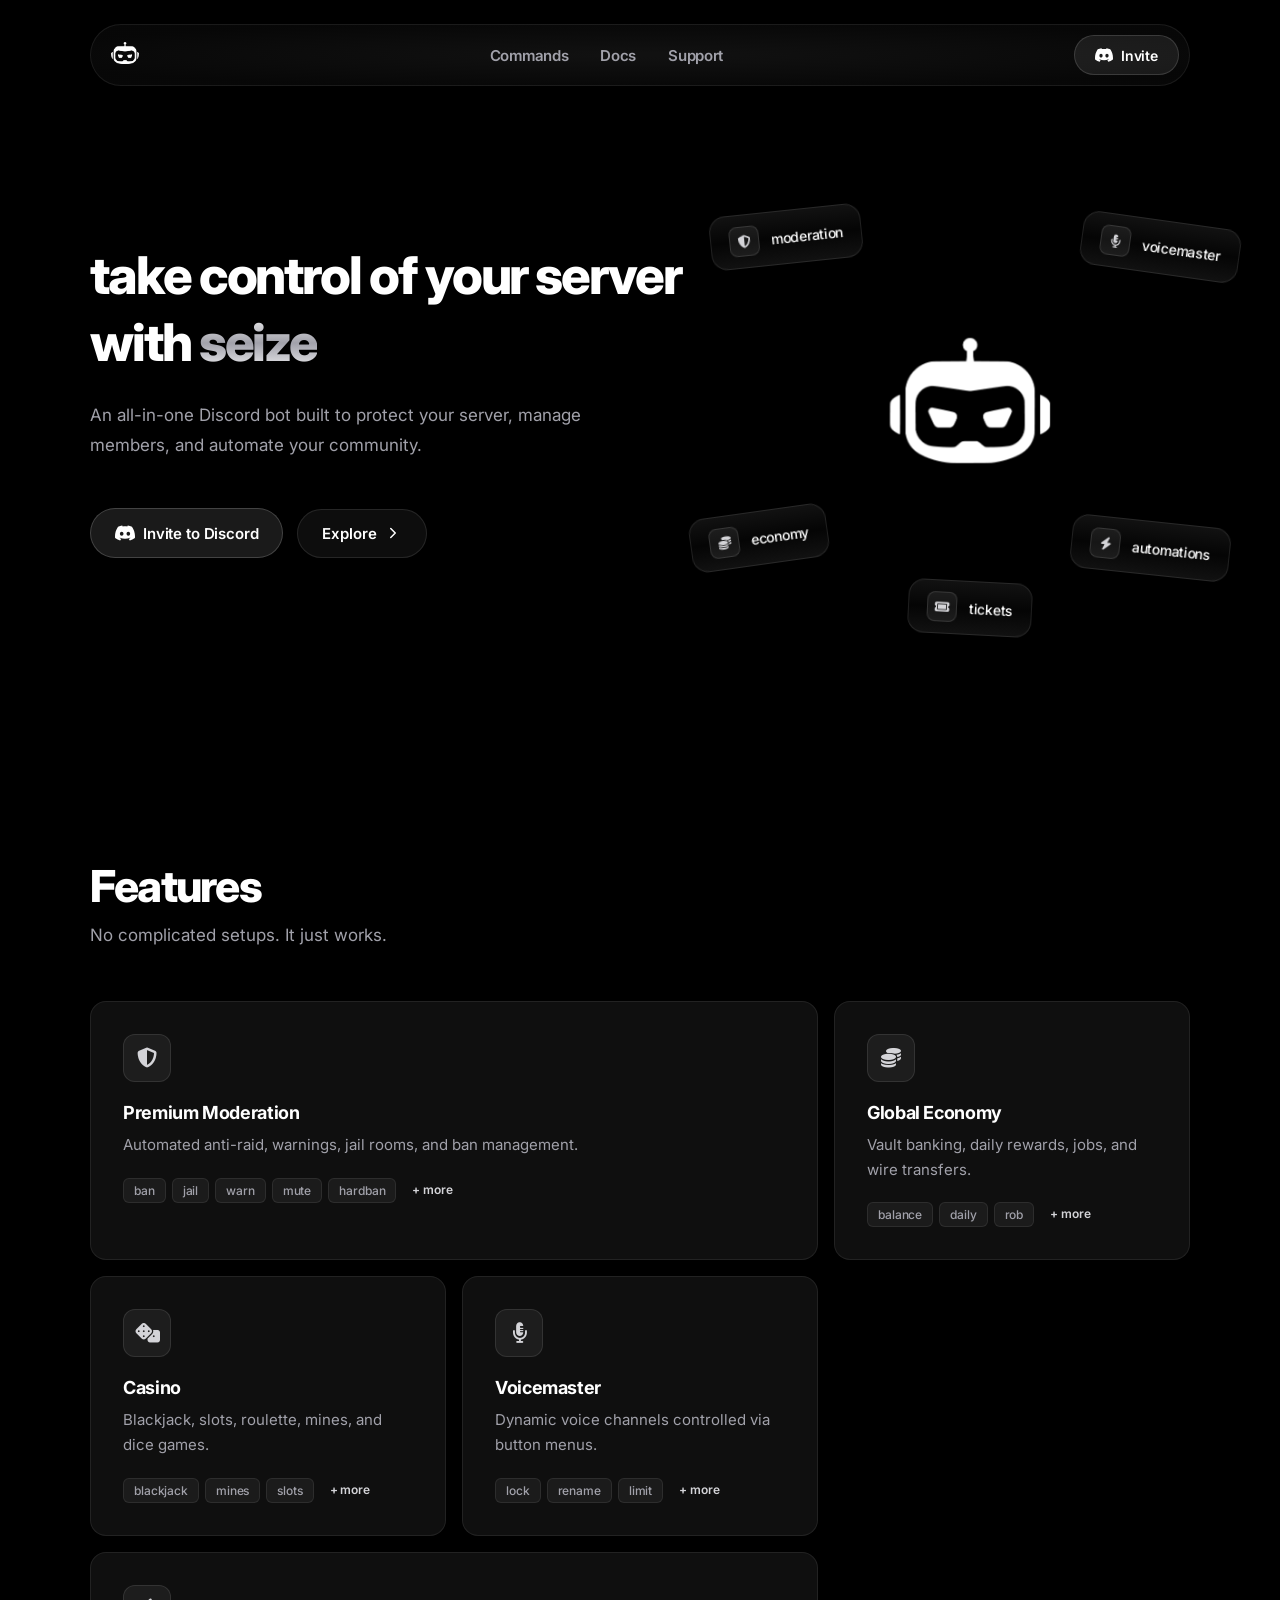
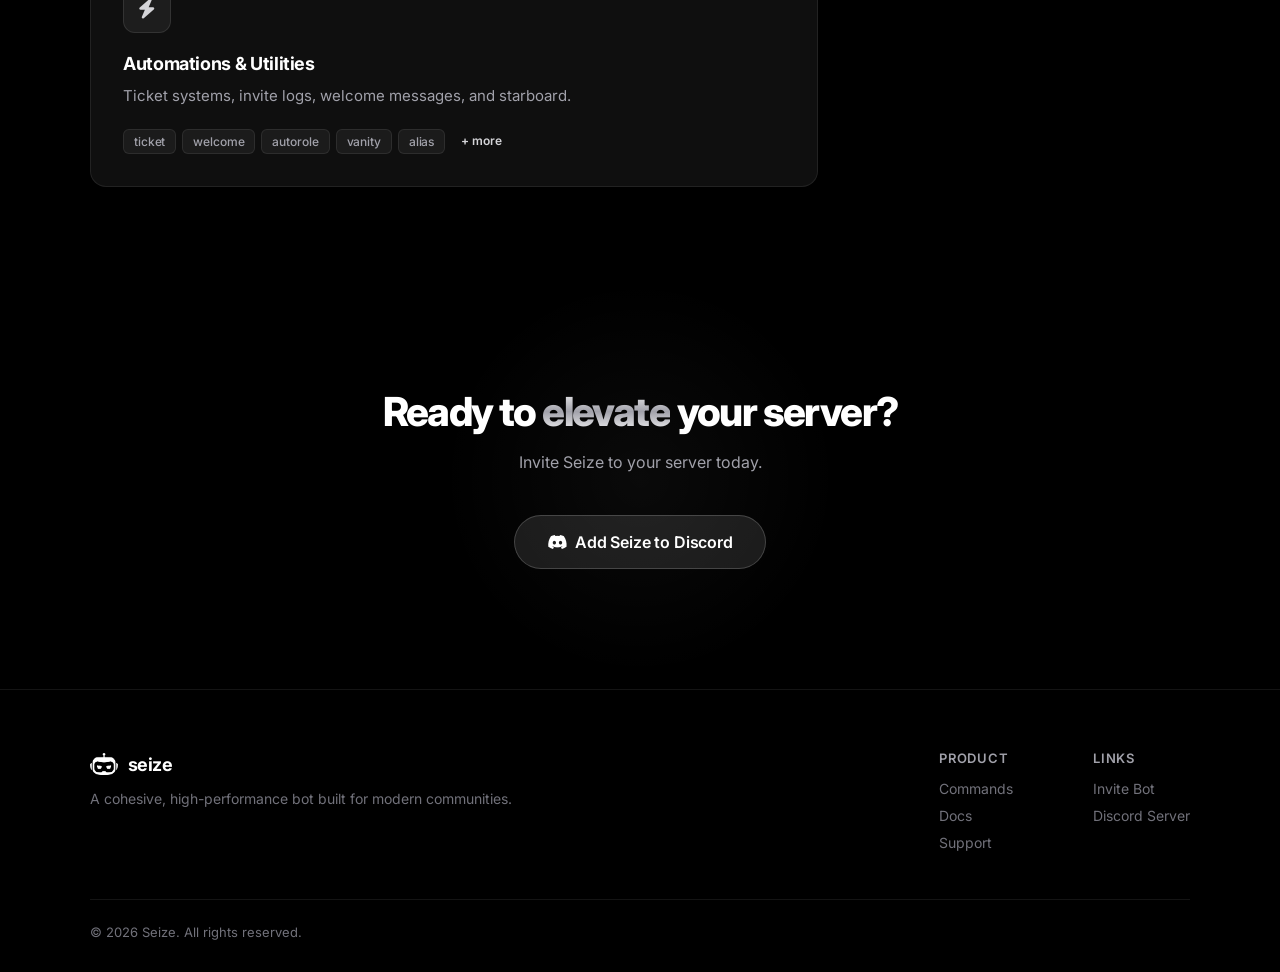
==== commit c126f298: "Add files via upload" ====
--- a/index.html
+++ b/index.html
@@ -46,6 +46,7 @@
             </div>
             <div class="nav-center">
                 <a href="commands.html" class="nav-link">Commands</a>
+                <a href="docs.html" class="nav-link">Docs</a>
                 <a href="support.html" class="nav-link">Support</a>
             </div>
             <div class="nav-right">
@@ -239,6 +240,7 @@
                 <div class="footer-col">
                     <h4>Product</h4>
                     <a href="commands.html">Commands</a>
+                    <a href="docs.html">Docs</a>
                     <a href="support.html">Support</a>
                 </div>
                 <div class="footer-col">
--- a/styles.css
+++ b/styles.css
@@ -1074,4 +1074,399 @@
 .nav-links a:hover,
 .nav-links a.active {
     color: var(--text-primary);
+}
+
+
+/* ==========================================================================
+   Documentation Page Styles
+   ========================================================================== */
+
+.docs-page {
+    padding-top: 140px;
+    min-height: 100vh;
+}
+
+.docs-layout {
+    display: grid;
+    grid-template-columns: 280px 1fr;
+    gap: 48px;
+    max-width: var(--max-width);
+    margin: 0 auto;
+    padding: 0 24px 80px;
+    position: relative;
+}
+
+.docs-sidebar {
+    position: sticky;
+    top: 120px;
+    height: calc(100vh - 160px);
+    overflow-y: auto;
+    padding-right: 12px;
+    display: flex;
+    flex-direction: column;
+    gap: 6px;
+}
+
+.docs-sidebar::-webkit-scrollbar {
+    width: 4px;
+}
+
+.docs-sidebar::-webkit-scrollbar-thumb {
+    background: rgba(255, 255, 255, 0.1);
+    border-radius: 4px;
+}
+
+.docs-sidebar-title {
+    font-size: 11px;
+    font-weight: 700;
+    text-transform: uppercase;
+    letter-spacing: 0.1em;
+    color: var(--text-muted);
+    margin-bottom: 12px;
+    padding-left: 12px;
+}
+
+.docs-sidebar-item {
+    display: flex;
+    align-items: center;
+    gap: 12px;
+    padding: 12px 16px;
+    border-radius: var(--radius-sm);
+    color: var(--text-secondary);
+    font-size: 14px;
+    font-weight: 500;
+    cursor: pointer;
+    transition: all var(--transition);
+    border: 1px solid transparent;
+}
+
+.docs-sidebar-item i {
+    font-size: 16px;
+    width: 20px;
+    text-align: center;
+    color: var(--text-muted);
+    transition: color var(--transition);
+}
+
+.docs-sidebar-item:hover {
+    color: var(--text-primary);
+    background: rgba(255, 255, 255, 0.04);
+}
+
+.docs-sidebar-item:hover i {
+    color: var(--text-primary);
+}
+
+.docs-sidebar-item.active {
+    color: var(--text-primary);
+    background: rgba(255, 255, 255, 0.06);
+    border-color: var(--card-border);
+    font-weight: 600;
+}
+
+.docs-sidebar-item.active i {
+    color: var(--text-primary);
+}
+
+/* Docs Main Content */
+.docs-content-container {
+    min-width: 0;
+}
+
+/* Search bar inside docs */
+.docs-search-wrapper {
+    margin-bottom: 40px;
+    display: flex;
+    justify-content: space-between;
+    align-items: center;
+    flex-wrap: wrap;
+    gap: 16px;
+}
+
+.docs-search-wrapper h1 {
+    font-size: clamp(24px, 4vw, 36px);
+    font-weight: 800;
+    letter-spacing: -0.03em;
+}
+
+.docs-search-bar {
+    background-color: var(--bg-card);
+    border: 1px solid var(--card-border);
+    border-radius: var(--radius-sm);
+    padding: 10px 16px;
+    display: flex;
+    align-items: center;
+    gap: 10px;
+    width: 320px;
+    transition: border-color var(--transition);
+}
+
+.docs-search-bar:focus-within {
+    border-color: rgba(255, 255, 255, 0.25);
+}
+
+.docs-search-bar input {
+    background: none;
+    border: none;
+    color: var(--text-primary);
+    outline: none;
+    width: 100%;
+    font-family: inherit;
+    font-size: 14px;
+}
+
+.docs-search-bar i {
+    color: var(--text-muted);
+    font-size: 14px;
+}
+
+/* Docs Section Styling */
+.docs-section {
+    display: none;
+    animation: docsFadeIn 0.4s ease;
+}
+
+.docs-section.active {
+    display: block;
+}
+
+@keyframes docsFadeIn {
+    from { opacity: 0; transform: translateY(8px); }
+    to { opacity: 1; transform: translateY(0); }
+}
+
+.docs-section-title {
+    font-size: 28px;
+    font-weight: 700;
+    letter-spacing: -0.02em;
+    margin-bottom: 16px;
+    border-bottom: 1px solid var(--card-border);
+    padding-bottom: 16px;
+}
+
+.docs-text {
+    font-size: 15px;
+    line-height: 1.8;
+    color: var(--text-secondary);
+    margin-bottom: 24px;
+}
+
+.docs-text strong {
+    color: var(--text-primary);
+}
+
+.docs-subsection-title {
+    font-size: 20px;
+    font-weight: 600;
+    letter-spacing: -0.01em;
+    margin: 32px 0 16px;
+    color: var(--text-primary);
+}
+
+/* Alert box */
+.docs-alert {
+    display: flex;
+    gap: 16px;
+    padding: 20px;
+    border-radius: var(--radius-sm);
+    background: rgba(255, 255, 255, 0.01);
+    border: 1px solid var(--card-border);
+    margin: 24px 0;
+}
+
+.docs-alert-icon {
+    font-size: 18px;
+    color: var(--text-primary);
+    flex-shrink: 0;
+    margin-top: 2px;
+}
+
+.docs-alert-content h5 {
+    font-size: 13px;
+    font-weight: 650;
+    margin-bottom: 6px;
+    color: var(--text-primary);
+    text-transform: uppercase;
+    letter-spacing: 0.05em;
+}
+
+.docs-alert-content p {
+    font-size: 14px;
+    line-height: 1.6;
+    color: var(--text-secondary);
+}
+
+.docs-alert-warning {
+    border-left: 3px solid #f59e0b;
+    background: rgba(245, 158, 11, 0.02);
+}
+
+.docs-alert-warning .docs-alert-icon {
+    color: #f59e0b;
+}
+
+.docs-alert-tip {
+    border-left: 3px solid #10b981;
+    background: rgba(16, 185, 129, 0.02);
+}
+
+.docs-alert-tip .docs-alert-icon {
+    color: #10b981;
+}
+
+/* Code block style */
+.terminal-block {
+    background: #050505;
+    border: 1px solid var(--card-border);
+    border-radius: var(--radius-sm);
+    margin: 20px 0;
+    position: relative;
+    padding: 18px 50px 18px 20px;
+    overflow-x: auto;
+}
+
+.terminal-copy {
+    position: absolute;
+    top: 16px;
+    right: 18px;
+    background: none;
+    border: none;
+    color: var(--text-muted);
+    cursor: pointer;
+    font-size: 14px;
+    transition: color var(--transition);
+    padding: 4px;
+    z-index: 5;
+}
+
+.terminal-copy:hover {
+    color: var(--text-primary);
+}
+
+.terminal-block pre {
+    margin: 0;
+}
+
+.terminal-block code {
+    font-family: 'SFMono-Regular', Consolas, 'Liberation Mono', Menlo, monospace;
+    font-size: 13.5px;
+    line-height: 1.6;
+    color: #e4e4e7;
+}
+
+.terminal-block .command-prefix {
+    color: var(--text-muted);
+    user-select: none;
+    margin-right: 4px;
+}
+
+/* List styling */
+.docs-list {
+    margin: 16px 0 24px 20px;
+    display: flex;
+    flex-direction: column;
+    gap: 12px;
+}
+
+.docs-list-item {
+    font-size: 14.5px;
+    line-height: 1.6;
+    color: var(--text-secondary);
+}
+
+.docs-list-item strong {
+    color: var(--text-primary);
+}
+
+/* Quick Navigation Cards */
+.docs-grid {
+    display: grid;
+    grid-template-columns: repeat(2, 1fr);
+    gap: 20px;
+    margin: 32px 0;
+}
+
+.docs-card {
+    background: var(--bg-card);
+    border: 1px solid var(--card-border);
+    border-radius: var(--radius-sm);
+    padding: 24px;
+    cursor: pointer;
+    transition: all var(--transition);
+}
+
+.docs-card:hover {
+    border-color: var(--card-border-hover);
+    transform: translateY(-2px);
+    box-shadow: 0 8px 24px rgba(255, 255, 255, 0.02);
+}
+
+.docs-card-icon {
+    font-size: 24px;
+    color: var(--text-primary);
+    margin-bottom: 16px;
+}
+
+.docs-card h4 {
+    font-size: 16px;
+    font-weight: 600;
+    margin-bottom: 8px;
+}
+
+.docs-card p {
+    font-size: 13.5px;
+    color: var(--text-secondary);
+    line-height: 1.5;
+}
+
+/* Responsive adjustments for docs page */
+@media (max-width: 1024px) {
+    .docs-layout {
+        grid-template-columns: 240px 1fr;
+        gap: 32px;
+    }
+}
+
+@media (max-width: 768px) {
+    .docs-page {
+        padding-top: 120px;
+    }
+    
+    .docs-layout {
+        grid-template-columns: 1fr;
+        gap: 24px;
+    }
+    
+    .docs-sidebar {
+        position: static;
+        height: auto;
+        flex-direction: row;
+        overflow-x: auto;
+        padding-bottom: 12px;
+        border-bottom: 1px solid var(--card-border);
+        margin-bottom: 8px;
+    }
+    
+    .docs-sidebar-title {
+        display: none;
+    }
+    
+    .docs-sidebar-item {
+        padding: 8px 14px;
+        font-size: 13px;
+        white-space: nowrap;
+    }
+    
+    .docs-search-wrapper {
+        margin-bottom: 24px;
+    }
+    
+    .docs-search-bar {
+        width: 100%;
+    }
+    
+    .docs-grid {
+        grid-template-columns: 1fr;
+        gap: 16px;
+    }
 }
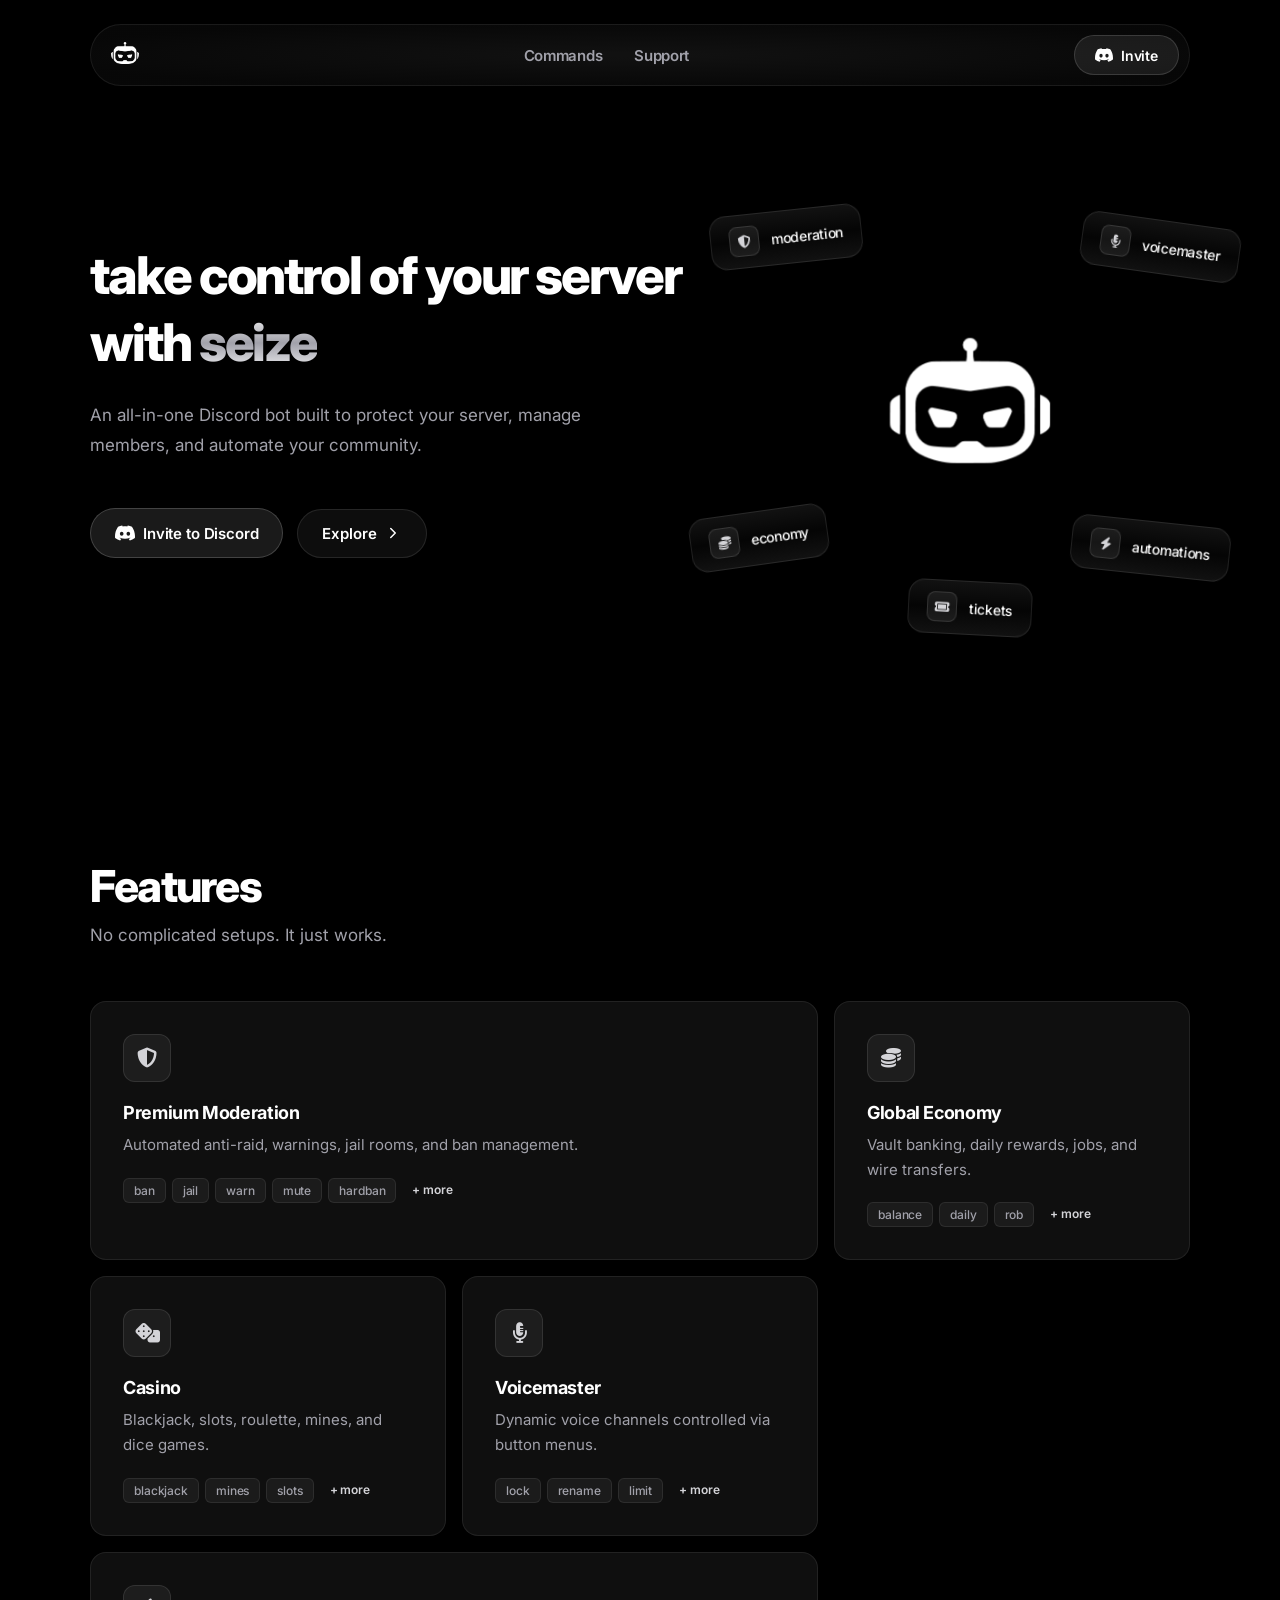
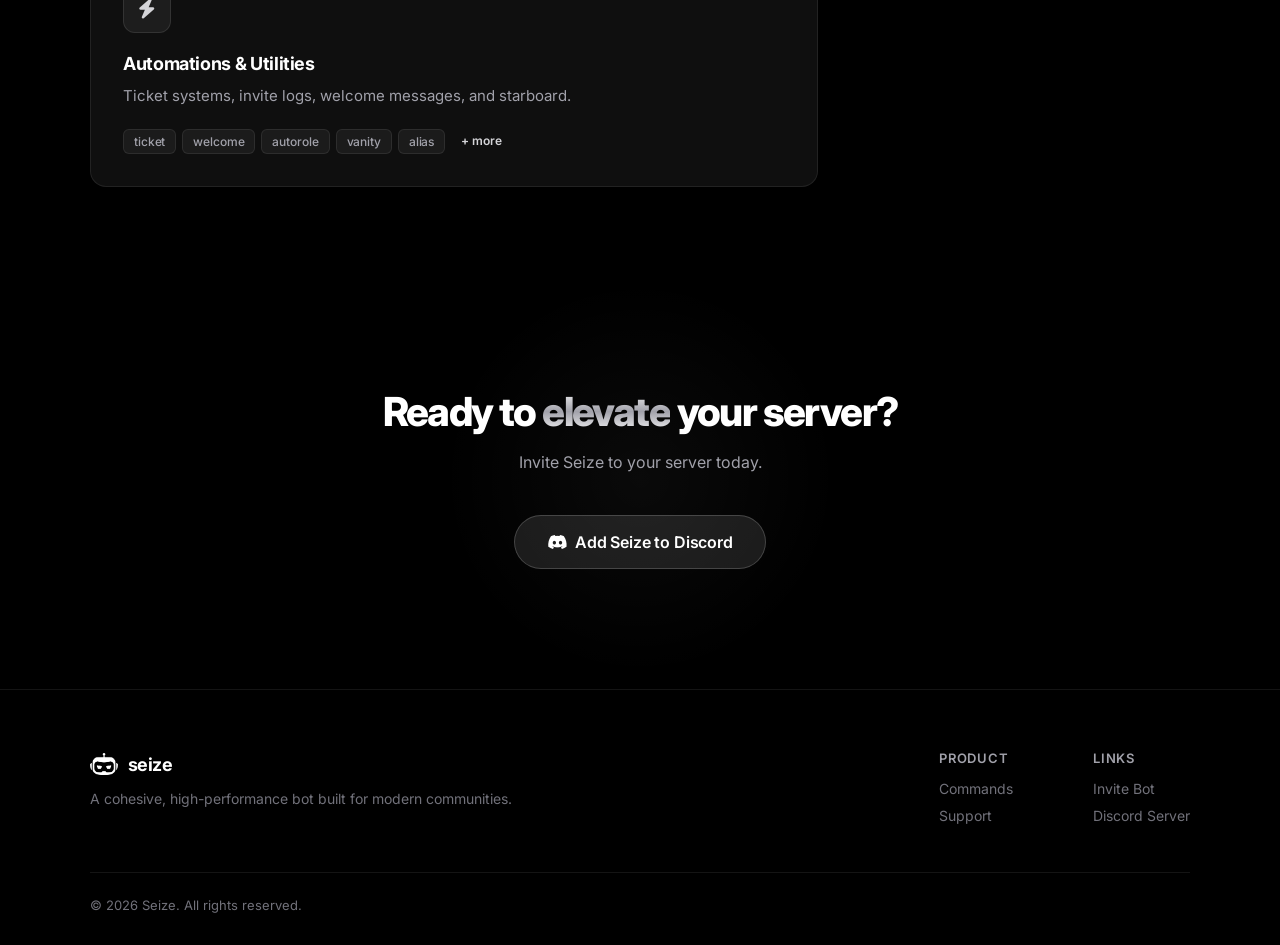
==== commit 48f9327b: "Add files via upload" ====
--- a/index.html
+++ b/index.html
@@ -5,11 +5,9 @@
     <meta charset="UTF-8">
     <meta name="viewport" content="width=device-width, initial-scale=1.0">
 
-
     <title>seize</title>
     <meta name="description"
         content="A premium Discord bot giving you the resources to create a powerful and versatile community at the tip of your fingers." />
-
 
     <meta property="og:title" content="seize" />
     <meta property="og:description"
@@ -33,21 +31,18 @@
         <img src="seize bot logo.jpg" alt="Loading" class="loader-img">
     </div>
 
-
     <div class="bg-glow"></div>
-
 
     <div class="nav-wrapper">
         <nav class="nav-bar">
             <div class="nav-left">
-                <a href="index.html" class="nav-brand">
+                <a href="/" class="nav-brand">
                     <img src="seize bot logo.jpg" alt="Seize Logo" class="nav-logo-img">
                 </a>
             </div>
             <div class="nav-center">
-                <a href="commands.html" class="nav-link">Commands</a>
-                <a href="docs.html" class="nav-link">Docs</a>
-                <a href="support.html" class="nav-link">Support</a>
+                <a href="commands" class="nav-link">Commands</a>
+                <a href="support" class="nav-link">Support</a>
             </div>
             <div class="nav-right">
                 <a href="https://discord.com/oauth2/authorize?client_id=1511857662759796886&scope=bot+applications.commands&permissions=8"
@@ -62,7 +57,6 @@
             </div>
         </nav>
     </div>
-
 
     <section class="hero" id="hero">
         <div class="hero-inner">
@@ -83,7 +77,7 @@
                         </svg>
                         Invite to Discord
                     </a>
-                    <a href="commands.html" class="btn btn-secondary" id="hero-explore-btn">
+                    <a href="commands" class="btn btn-secondary" id="hero-explore-btn">
                         Explore
                         <svg width="18" height="18" viewBox="0 0 24 24" stroke-width="2" fill="none"
                             xmlns="http://www.w3.org/2000/svg" color="currentColor">
@@ -94,13 +88,11 @@
                 </div>
             </div>
 
-
             <div class="hero-interactive-container">
                 <div class="hero-logo-center">
                     <img src="seize bot logo.jpg" alt="Seize Bot" class="hero-center-logo">
                 </div>
 
-
                 <div class="floating-pill pill-top-left" style="--float-delay: 0s; --float-duration: 6s;">
                     <span class="pill-icon"><i class="fa-solid fa-shield-halved"></i></span>
                     <span class="pill-label">moderation</span>
@@ -124,7 +116,6 @@
             </div>
         </div>
     </section>
-
 
     <section class="features" id="features">
         <div class="features-container">
@@ -211,7 +202,6 @@
             </div>
         </div>
     </section>
-
 
     <section class="cta-section" id="cta">
         <div class="cta-inner">
@@ -226,7 +216,6 @@
         </div>
     </section>
 
-
     <footer>
         <div class="footer-inner">
             <div class="footer-brand">
@@ -239,16 +228,15 @@
             <div class="footer-links">
                 <div class="footer-col">
                     <h4>Product</h4>
-                    <a href="commands.html">Commands</a>
-                    <a href="docs.html">Docs</a>
-                    <a href="support.html">Support</a>
+                    <a href="commands">Commands</a>
+                    <a href="support">Support</a>
                 </div>
                 <div class="footer-col">
                     <h4>Links</h4>
                     <a
                         href="https://discord.com/oauth2/authorize?client_id=1511857662759796886&scope=bot+applications.commands&permissions=8">Invite
                         Bot</a>
-                    <a href="support.html">Discord Server</a>
+                    <a href="support">Discord Server</a>
                 </div>
             </div>
         </div>
@@ -264,7 +252,6 @@
                 document.body.classList.add('loaded');
             }, 1200);
         });
-
 
         const observerOptions = { threshold: 0.1, rootMargin: '0px 0px -50px 0px' };
         const observer = new IntersectionObserver((entries) => {
@@ -279,7 +266,6 @@
         document.querySelectorAll('.feature-card, .section-title, .section-subtitle, .section-label, .cta-inner, .hero-pill').forEach(el => {
             observer.observe(el);
         });
-
 
         document.addEventListener('mousemove', (e) => {
             const glow = document.querySelector('.bg-glow');
--- a/styles.css
+++ b/styles.css
@@ -1,1472 +1,1059 @@
-:root {
-    --bg-color: #000000;
-    --bg-elevated: #0a0a0a;
-    --bg-card: #0f0f0f;
-    --card-border: rgba(255, 255, 255, 0.08);
-    --card-border-hover: rgba(255, 255, 255, 0.22);
-    --text-primary: #ffffff;
-    --text-secondary: #a1a1aa;
-    --text-muted: #71717a;
-    --pill-bg: #1a1a1a;
-    --accent: #ffffff;
-    --accent-light: #e4e4e7;
-    --accent-soft: #d4d4d8;
-    --accent-dim: rgba(255, 255, 255, 0.07);
-    --accent-glow: rgba(255, 255, 255, 0.12);
-    --gradient-start: #ffffff;
-    --gradient-mid: #a1a1aa;
-    --gradient-end: #ffffff;
-    --radius: 16px;
-    --radius-sm: 10px;
-    --radius-pill: 100px;
-    --transition: 0.25s cubic-bezier(0.4, 0, 0.2, 1);
-    --max-width: 1100px;
-}
-
-
-*,
-*::before,
-*::after {
-    margin: 0;
-    padding: 0;
-    box-sizing: border-box;
-}
-
-html {
-    scroll-behavior: smooth;
-}
-
-body {
-    background-color: var(--bg-color);
-    color: var(--text-primary);
-    font-family: 'Inter', -apple-system, BlinkMacSystemFont, sans-serif;
-    min-height: 100vh;
-    overflow-x: hidden;
-    -webkit-font-smoothing: antialiased;
-    -moz-osx-font-smoothing: grayscale;
-}
-
-a {
-    text-decoration: none;
-    color: inherit;
-}
-
-
-.bg-glow {
-    position: fixed;
-    inset: 0;
-    z-index: -1;
-    pointer-events: none;
-    transition: background 0.4s ease;
-}
-
-
-#page-loader {
-    position: fixed;
-    inset: 0;
-    background-color: var(--bg-color);
-    display: flex;
-    justify-content: center;
-    align-items: center;
-    z-index: 99999;
-    transition: opacity 0.6s ease, visibility 0.6s ease;
-}
-
-.loader-img {
-    width: 64px;
-    height: 64px;
-    object-fit: contain;
-    border-radius: 50%;
-    animation: pulseLoader 1s ease-in-out infinite;
-}
-
-@keyframes pulseLoader {
-    0% {
-        transform: scale(0.85);
-        opacity: 0.5;
-    }
-
-    50% {
-        transform: scale(1.1);
-        opacity: 1;
-    }
-
-    100% {
-        transform: scale(0.85);
-        opacity: 0.5;
-    }
-}
-
-body.loaded #page-loader {
-    opacity: 0;
-    visibility: hidden;
-    pointer-events: none;
-}
-
-
-.nav-wrapper {
-    position: fixed;
-    top: 24px;
-    left: 0;
-    right: 0;
-    z-index: 1000;
-    display: flex;
-    justify-content: center;
-    padding: 0 24px;
-    animation: fadeSlideDown 0.6s ease both 0.2s;
-}
-
-.nav-bar {
-    display: flex;
-    align-items: center;
-    justify-content: space-between;
-    width: 100%;
-    max-width: var(--max-width);
-    padding: 10px 10px 10px 20px;
-    border-radius: var(--radius-pill);
-    background: radial-gradient(ellipse at 50% 50%, rgba(20, 20, 20, 0.85) 5%, rgba(8, 8, 8, 0.9) 80%);
-    backdrop-filter: blur(16px);
-    -webkit-backdrop-filter: blur(16px);
-    border: 1px solid var(--card-border);
-    box-shadow: 0 8px 32px rgba(0, 0, 0, 0.6);
-}
-
-.nav-left {
-    flex-shrink: 0;
-}
-
-.nav-brand {
-    display: inline-flex;
-    align-items: center;
-}
-
-.nav-logo-img {
-    width: 28px;
-    height: 28px;
-    border-radius: 50%;
-    object-fit: contain;
-    flex-shrink: 0;
-}
-
-.nav-center {
-    display: flex;
-    align-items: center;
-    gap: 32px;
-}
-
-.nav-link {
-    font-size: 15px;
-    font-weight: 600;
-    color: var(--text-secondary);
-    letter-spacing: -0.02em;
-    transition: color var(--transition);
-}
-
-.nav-link:hover {
-    color: var(--text-primary);
-}
-
-.nav-right {
-    flex-shrink: 0;
-}
-
-.nav-invite-btn {
-    display: inline-flex;
-    align-items: center;
-    gap: 8px;
-    padding: 10px 20px;
-    font-size: 14px;
-    font-weight: 600;
-    letter-spacing: -0.01em;
-    border-radius: var(--radius-pill);
-    background: rgba(255, 255, 255, 0.08);
-    border: 1px solid rgba(255, 255, 255, 0.14);
-    color: var(--text-primary);
-    transition: all var(--transition);
-}
-
-.nav-invite-btn:hover {
-    background: rgba(255, 255, 255, 0.14);
-    border-color: rgba(255, 255, 255, 0.28);
-    transform: translateY(-1px);
-}
-
-
-.hero {
-    position: relative;
-    padding: 200px 24px 140px;
-}
-
-.hero-inner {
-    max-width: var(--max-width);
-    margin: 0 auto;
-    display: flex;
-    align-items: center;
-    justify-content: space-between;
-    gap: 60px;
-}
-
-.hero-text {
-    flex: 1;
-    animation: fadeSlideUp 0.7s ease both 0.4s;
-}
-
-.hero-title {
-    font-size: clamp(36px, 5vw, 52px);
-    font-weight: 800;
-    line-height: 1.3;
-    letter-spacing: -0.04em;
-    color: var(--text-primary);
-    margin-bottom: 24px;
-}
-
-.gradient-text {
-    background: linear-gradient(180deg, #ffffff 0%, #a1a1aa 50%, #ffffff 100%);
-    -webkit-background-clip: text;
-    background-clip: text;
-    -webkit-text-fill-color: transparent;
-    display: inline-block;
-}
-
-.hero-subtitle {
-    font-size: 17px;
-    line-height: 1.75;
-    color: var(--text-secondary);
-    max-width: 520px;
-    margin-bottom: 48px;
-    font-weight: 400;
-}
-
-.hero-buttons {
-    display: flex;
-    align-items: center;
-    gap: 14px;
-}
-
-
-.btn {
-    display: inline-flex;
-    align-items: center;
-    gap: 8px;
-    padding: 14px 24px;
-    font-size: 15px;
-    font-weight: 600;
-    letter-spacing: -0.01em;
-    border-radius: var(--radius-pill);
-    transition: all var(--transition);
-    cursor: pointer;
-    border: none;
-}
-
-.btn-primary {
-    background: rgba(255, 255, 255, 0.10);
-    border: 1px solid rgba(255, 255, 255, 0.18);
-    color: var(--text-primary);
-}
-
-.btn-primary:hover {
-    background: rgba(255, 255, 255, 0.18);
-    border-color: rgba(255, 255, 255, 0.32);
-    transform: translateY(-2px);
-    box-shadow: 0 8px 24px rgba(255, 255, 255, 0.06);
-}
-
-.btn-secondary {
-    background: rgba(255, 255, 255, 0.05);
-    border: 1px solid rgba(255, 255, 255, 0.10);
-    color: var(--text-primary);
-}
-
-.btn-secondary:hover {
-    background: rgba(255, 255, 255, 0.09);
-    border-color: rgba(255, 255, 255, 0.20);
-    transform: translateY(-2px);
-}
-
-.btn-large {
-    padding: 16px 32px;
-    font-size: 16px;
-}
-
-
-.hero-interactive-container {
-    flex-shrink: 0;
-    width: 440px;
-    height: 400px;
-    position: relative;
-    display: flex;
-    align-items: center;
-    justify-content: center;
-    animation: fadeSlideUp 0.8s ease both 0.6s;
-}
-
-.hero-logo-center {
-    position: relative;
-    width: 160px;
-    height: 125px;
-    z-index: 5;
-    cursor: pointer;
-}
-
-.hero-center-logo {
-    width: 100%;
-    height: 100%;
-    object-fit: contain;
-    transition: transform 0.6s cubic-bezier(0.175, 0.885, 0.32, 1.275);
-}
-
-.hero-logo-center:hover .hero-center-logo {
-    transform: scale(1.08) rotate(4deg);
-}
-
-
-.floating-pill {
-    position: absolute;
-    display: inline-flex;
-    align-items: center;
-    gap: 12px;
-    padding: 14px 18px;
-    border-radius: 16px;
-    background: linear-gradient(180deg, rgba(25, 25, 25, 0.7) 0%, rgba(12, 12, 12, 0.4) 50%, rgba(25, 25, 25, 0.7) 100%);
-    border: 1px solid rgba(255, 255, 255, 0.1);
-    backdrop-filter: blur(8px);
-    box-shadow: 0 8px 24px rgba(0, 0, 0, 0.5);
-    height: 54px;
-    box-sizing: border-box;
-    z-index: 6;
-    animation: pillFloat var(--float-duration, 6s) ease-in-out infinite alternate;
-    animation-delay: var(--float-delay, 0s);
-
-    --pill-scale: 1;
-    transform: translate(var(--pill-tx, 0), var(--pill-ty, 0)) rotate(var(--pill-rot, 0deg)) scale(var(--pill-scale));
-    transition: border-color 0.3s ease, box-shadow 0.3s ease, transform 0.3s ease;
-}
-
-.floating-pill:hover {
-    --pill-scale: 1.05;
-    border-color: rgba(255, 255, 255, 0.28);
-    box-shadow: 0 12px 32px rgba(255, 255, 255, 0.07);
-    z-index: 10;
-}
-
-@keyframes pillFloat {
-    0% {
-        margin-top: 0px;
-    }
-
-    50% {
-        margin-top: -10px;
-    }
-
-    100% {
-        margin-top: 5px;
-    }
-}
-
-
-.pill-top-left {
-    top: 10px;
-    left: -40px;
-    --pill-rot: -6deg;
-}
-
-.pill-top-right {
-    top: 20px;
-    right: -50px;
-    --pill-rot: 8deg;
-}
-
-.pill-bottom-left {
-    bottom: 35px;
-    left: -60px;
-    --pill-rot: -8deg;
-}
-
-.pill-bottom-right {
-    bottom: 25px;
-    right: -40px;
-    --pill-rot: 6deg;
-}
-
-.pill-center-bottom {
-    bottom: -35px;
-    left: 50%;
-    --pill-tx: -50%;
-    --pill-rot: 3deg;
-}
-
-.pill-icon {
-    display: flex;
-    align-items: center;
-    justify-content: center;
-    width: 30px;
-    height: 30px;
-    border-radius: 8px;
-    background: rgba(255, 255, 255, 0.07);
-    border: 1px solid rgba(255, 255, 255, 0.12);
-    color: var(--accent-soft);
-    font-size: 13px;
-    flex-shrink: 0;
-}
-
-.pill-label {
-    font-size: 14px;
-    font-weight: 500;
-    letter-spacing: -0.02em;
-    font-family: 'Inter', monospace;
-    white-space: nowrap;
-}
-
-
-.features {
-    padding: 100px 24px 80px;
-    position: relative;
-}
-
-.features-container {
-    max-width: var(--max-width);
-    margin: 0 auto;
-}
-
-.section-label {
-    display: inline-flex;
-    align-items: center;
-    gap: 8px;
-    font-size: 13px;
-    font-weight: 600;
-    color: var(--accent-soft);
-    text-transform: uppercase;
-    letter-spacing: 0.08em;
-    margin-bottom: 16px;
-    opacity: 0;
-    transform: translateY(16px);
-    transition: all 0.5s ease;
-}
-
-.section-label.in-view {
-    opacity: 1;
-    transform: translateY(0);
-}
-
-.label-dot {
-    width: 6px;
-    height: 6px;
-    border-radius: 50%;
-    background: var(--accent);
-    box-shadow: 0 0 8px var(--accent-glow);
-}
-
-.section-title {
-    font-size: clamp(30px, 4vw, 44px);
-    font-weight: 800;
-    letter-spacing: -0.04em;
-    line-height: 1.2;
-    margin-bottom: 12px;
-    opacity: 0;
-    transform: translateY(20px);
-    transition: all 0.6s ease;
-}
-
-.section-title.in-view {
-    opacity: 1;
-    transform: translateY(0);
-}
-
-.section-subtitle {
-    font-size: 17px;
-    color: var(--text-secondary);
-    margin-bottom: 56px;
-    opacity: 0;
-    transform: translateY(16px);
-    transition: all 0.5s ease 0.1s;
-}
-
-.section-subtitle.in-view {
-    opacity: 1;
-    transform: translateY(0);
-}
-
-.features-grid {
-    display: grid;
-    grid-template-columns: repeat(3, 1fr);
-    gap: 16px;
-}
-
-.feature-card {
-    background: var(--bg-card);
-    border: 1px solid var(--card-border);
-    border-radius: var(--radius);
-    padding: 32px;
-    position: relative;
-    overflow: hidden;
-    transition: all 0.4s cubic-bezier(0.4, 0, 0.2, 1);
-    opacity: 0;
-    transform: translateY(24px);
-}
-
-.feature-card.in-view {
-    opacity: 1;
-    transform: translateY(0);
-}
-
-.feature-card::before {
-    content: '';
-    position: absolute;
-    top: 0;
-    left: 0;
-    width: 100%;
-    height: 1px;
-    background: linear-gradient(90deg, transparent 0%, rgba(255, 255, 255, 0.15) 50%, transparent 100%);
-    opacity: 0;
-    transition: opacity 0.4s ease;
-}
-
-.feature-card:hover {
-    border-color: var(--card-border-hover);
-    transform: translateY(-4px);
-    box-shadow: 0 12px 40px rgba(0, 0, 0, 0.4);
-}
-
-.feature-card:hover::before {
-    opacity: 1;
-}
-
-.feature-card-large {
-    grid-column: span 2;
-}
-
-.feature-card-icon {
-    display: flex;
-    align-items: center;
-    justify-content: center;
-    width: 48px;
-    height: 48px;
-    border-radius: 12px;
-    background: rgba(255, 255, 255, 0.06);
-    border: 1px solid rgba(255, 255, 255, 0.10);
-    color: var(--accent-soft);
-    font-size: 20px;
-    margin-bottom: 20px;
-}
-
-.feature-card h3 {
-    font-size: 18px;
-    font-weight: 700;
-    margin-bottom: 10px;
-    letter-spacing: -0.02em;
-}
-
-.feature-card p {
-    font-size: 15px;
-    line-height: 1.65;
-    color: var(--text-secondary);
-    margin-bottom: 20px;
-}
-
-.feature-commands {
-    display: flex;
-    flex-wrap: wrap;
-    gap: 6px;
-}
-
-.feature-cmd {
-    display: inline-block;
-    padding: 4px 10px;
-    font-size: 12px;
-    font-weight: 500;
-    font-family: 'Inter', monospace;
-    background: rgba(255, 255, 255, 0.05);
-    border: 1px solid rgba(255, 255, 255, 0.08);
-    border-radius: 6px;
-    color: var(--text-secondary);
-    letter-spacing: -0.01em;
-}
-
-.feature-cmd-more {
-    display: inline-block;
-    padding: 4px 10px;
-    font-size: 12px;
-    font-weight: 600;
-    color: var(--accent-soft);
-    letter-spacing: -0.01em;
-}
-
-
-.cta-section {
-    padding: 120px 24px;
-    display: flex;
-    justify-content: center;
-}
-
-.cta-inner {
-    position: relative;
-    text-align: center;
-    max-width: 600px;
-    opacity: 0;
-    transform: translateY(24px);
-    transition: all 0.6s ease;
-}
-
-.cta-inner.in-view {
-    opacity: 1;
-    transform: translateY(0);
-}
-
-.cta-glow {
-    position: absolute;
-    top: 50%;
-    left: 50%;
-    transform: translate(-50%, -50%);
-    width: 400px;
-    height: 400px;
-    border-radius: 50%;
-    background: radial-gradient(circle, rgba(255, 255, 255, 0.04) 0%, transparent 70%);
-    pointer-events: none;
-    z-index: -1;
-}
-
-.cta-title {
-    font-size: clamp(28px, 4vw, 40px);
-    font-weight: 800;
-    letter-spacing: -0.04em;
-    margin-bottom: 14px;
-}
-
-.cta-subtitle {
-    font-size: 16px;
-    color: var(--text-secondary);
-    margin-bottom: 40px;
-    line-height: 1.6;
-}
-
-
-footer {
-    border-top: 1px solid var(--card-border);
-    padding: 60px 24px 32px;
-}
-
-.footer-inner {
-    max-width: var(--max-width);
-    margin: 0 auto;
-    display: flex;
-    justify-content: space-between;
-    align-items: flex-start;
-    gap: 60px;
-    margin-bottom: 48px;
-}
-
-.footer-brand {
-    flex: 1;
-}
-
-.footer-logo {
-    display: flex;
-    align-items: center;
-    gap: 10px;
-    margin-bottom: 10px;
-    font-size: 18px;
-    font-weight: 700;
-    letter-spacing: -0.03em;
-}
-
-.footer-tagline {
-    font-size: 14px;
-    color: var(--text-muted);
-    line-height: 1.5;
-}
-
-.footer-links {
-    display: flex;
-    gap: 80px;
-}
-
-.footer-col {
-    display: flex;
-    flex-direction: column;
-    gap: 10px;
-}
-
-.footer-col h4 {
-    font-size: 13px;
-    font-weight: 600;
-    color: var(--text-secondary);
-    text-transform: uppercase;
-    letter-spacing: 0.06em;
-    margin-bottom: 4px;
-}
-
-.footer-col a {
-    font-size: 14px;
-    color: var(--text-muted);
-    transition: color var(--transition);
-}
-
-.footer-col a:hover {
-    color: var(--text-primary);
-}
-
-.footer-bottom {
-    max-width: var(--max-width);
-    margin: 0 auto;
-    padding-top: 24px;
-    border-top: 1px solid var(--card-border);
-}
-
-.footer-bottom p {
-    font-size: 13px;
-    color: var(--text-muted);
-}
-
-
-@keyframes fadeSlideDown {
-    from {
-        opacity: 0;
-        transform: translateY(-16px);
-    }
-
-    to {
-        opacity: 1;
-        transform: translateY(0);
-    }
-}
-
-@keyframes fadeSlideUp {
-    from {
-        opacity: 0;
-        transform: translateY(24px);
-    }
-
-    to {
-        opacity: 1;
-        transform: translateY(0);
-    }
-}
-
-@keyframes fadeSlideLeft {
-    from {
-        opacity: 0;
-        transform: translateX(24px);
-    }
-
-    to {
-        opacity: 1;
-        transform: translateX(0);
-    }
-}
-
-
-@media (max-width: 900px) {
-    .hero-inner {
-        flex-direction: column;
-        text-align: center;
-    }
-
-    .hero-text {
-        display: flex;
-        flex-direction: column;
-        align-items: center;
-    }
-
-    .hero-subtitle {
-        max-width: 480px;
-    }
-
-    .hero-buttons {
-        justify-content: center;
-    }
-
-    .hero-pills-wrapper,
-    .hero-interactive-container {
-        display: none;
-    }
-
-    .features-grid {
-        grid-template-columns: 1fr;
-    }
-
-    .feature-card-large {
-        grid-column: span 1;
-    }
-}
-
-@media (max-width: 640px) {
-    .nav-bar {
-        padding: 8px 8px 8px 16px;
-    }
-
-    .nav-center {
-        gap: 20px;
-    }
-
-    .nav-invite-btn span {
-        display: none;
-    }
-
-    .nav-invite-btn {
-        padding: 10px 14px;
-    }
-
-    .hero {
-        padding: 160px 20px 100px;
-    }
-
-    .hero-title {
-        font-size: 30px;
-    }
-
-    .hero-subtitle {
-        font-size: 15px;
-    }
-
-    .hero-buttons {
-        flex-direction: column;
-        width: 100%;
-    }
-
-    .btn {
-        justify-content: center;
-        width: 100%;
-    }
-
-    .footer-inner {
-        flex-direction: column;
-        gap: 40px;
-    }
-
-    .footer-links {
-        gap: 48px;
-    }
-
-    .features {
-        padding: 60px 20px 40px;
-    }
-}
-
-
-
-.search-bar {
-    background-color: var(--bg-card);
-    border: 1px solid var(--card-border);
-    border-radius: 8px;
-    padding: 0.5rem 1rem;
-    display: flex;
-    align-items: center;
-    gap: 0.5rem;
-    width: 300px;
-    transition: border-color 0.2s;
-}
-
-.search-bar:focus-within {
-    border-color: rgba(255, 255, 255, 0.3);
-}
-
-.search-bar input {
-    background: none;
-    border: none;
-    color: var(--text-primary);
-    outline: none;
-    width: 100%;
-    font-family: inherit;
-}
-
-.search-bar input::placeholder {
-    color: var(--text-muted);
-}
-
-.category-nav {
-    display: flex;
-    gap: 1rem;
-    overflow-x: auto;
-    padding-bottom: 1rem;
-    margin-bottom: 2rem;
-    border-bottom: 1px solid var(--card-border);
-}
-
-.category-nav::-webkit-scrollbar {
-    height: 4px;
-}
-
-.category-nav::-webkit-scrollbar-thumb {
-    background: rgba(255, 255, 255, 0.2);
-    border-radius: 4px;
-}
-
-.category-pill {
-    background-color: var(--bg-card);
-    border: 1px solid var(--card-border);
-    padding: 0.5rem 1rem;
-    border-radius: 8px;
-    cursor: pointer;
-    display: flex;
-    align-items: center;
-    gap: 0.5rem;
-    white-space: nowrap;
-    transition: all 0.2s ease;
-    color: var(--text-secondary);
-    font-size: 0.9rem;
-    font-weight: 500;
-}
-
-.category-pill.active,
-.category-pill:hover {
-    background-color: rgba(255, 255, 255, 0.07);
-    color: var(--text-primary);
-    border-color: rgba(255, 255, 255, 0.24);
-}
-
-.category-pill span {
-    background-color: rgba(255, 255, 255, 0.06);
-    padding: 0.1rem 0.4rem;
-    border-radius: 4px;
-    font-size: 0.75rem;
-    color: var(--text-secondary);
-}
-
-.commands-grid {
-    display: grid;
-    grid-template-columns: repeat(auto-fill, minmax(300px, 1fr));
-    gap: 1.5rem;
-}
-
-.command-card {
-    background-color: var(--bg-card);
-    border: 1px solid var(--card-border);
-    border-radius: 12px;
-    padding: 1.5rem;
-    display: flex;
-    flex-direction: column;
-    gap: 1.2rem;
-    transition: transform 0.2s ease, border-color 0.2s ease, box-shadow 0.2s ease;
-}
-
-.command-card:hover {
-    transform: translateY(-2px);
-    border-color: rgba(255, 255, 255, 0.22);
-    box-shadow: 0 4px 16px rgba(255, 255, 255, 0.04);
-}
-
-.card-header {
-    display: flex;
-    justify-content: space-between;
-    align-items: flex-start;
-    gap: 1rem;
-}
-
-.card-title {
-    font-size: 1.1rem;
-    font-weight: 600;
-    margin-bottom: 0.4rem;
-}
-
-.card-description {
-    font-size: 0.85rem;
-    color: var(--text-secondary);
-    line-height: 1.4;
-}
-
-.copy-btn {
-    background: none;
-    border: none;
-    color: var(--text-secondary);
-    cursor: pointer;
-    transition: color 0.2s;
-    font-size: 1.1rem;
-    padding: 0.2rem;
-}
-
-.copy-btn:hover {
-    color: var(--text-primary);
-}
-
-.card-section {
-    display: flex;
-    flex-direction: column;
-    gap: 0.5rem;
-}
-
-.card-section h4 {
-    font-size: 0.75rem;
-    text-transform: lowercase;
-    color: var(--text-secondary);
-    font-weight: 500;
-}
-
-.pills-container {
-    display: flex;
-    flex-wrap: wrap;
-    gap: 0.4rem;
-}
-
-.pill {
-    display: inline-block;
-    background-color: var(--pill-bg);
-    color: var(--text-primary);
-    padding: 0.3rem 0.6rem;
-    border-radius: 6px;
-    font-size: 0.75rem;
-    font-family: 'Inter', sans-serif;
-    border: 1px solid rgba(255, 255, 255, 0.06);
-}
-
-.permissions-pill {
-    background-color: rgba(255, 255, 255, 0.06);
-    border: 1px solid rgba(255, 255, 255, 0.14);
-    color: var(--accent-soft);
-}
-
-
-.container {
-    max-width: 1200px;
-    margin: 0 auto;
-    padding: 2rem;
-}
-
-header {
-    display: flex;
-    justify-content: space-between;
-    align-items: center;
-    margin-bottom: 2rem;
-}
-
-.logo {
-    display: flex;
-    align-items: center;
-    gap: 1rem;
-}
-
-.logo h1 {
-    font-size: 1.2rem;
-    font-weight: 600;
-}
-
-
-.landing-header {
-    display: flex;
-    justify-content: space-between;
-    align-items: center;
-    padding: 0.6rem 2rem;
-    position: sticky;
-    top: 1rem;
-    z-index: 100;
-    background: rgba(12, 12, 12, 0.7);
-    backdrop-filter: blur(12px);
-    border: 1px solid rgba(255, 255, 255, 0.1);
-    border-radius: 100px;
-    margin: 0 auto 2rem auto;
-    max-width: 500px;
-    width: 100%;
-    box-shadow: 0 8px 24px rgba(0, 0, 0, 0.4);
-}
-
-.nav-links {
-    display: flex;
-    gap: 1.5rem;
-}
-
-.nav-links a {
-    color: var(--text-secondary);
-    text-decoration: none;
-    font-weight: 500;
-    font-size: 0.95rem;
-    transition: color 0.2s;
-}
-
-.nav-links a:hover,
-.nav-links a.active {
-    color: var(--text-primary);
-}
-
-
-/* ==========================================================================
-   Documentation Page Styles
-   ========================================================================== */
-
-.docs-page {
-    padding-top: 140px;
-    min-height: 100vh;
-}
-
-.docs-layout {
-    display: grid;
-    grid-template-columns: 280px 1fr;
-    gap: 48px;
-    max-width: var(--max-width);
-    margin: 0 auto;
-    padding: 0 24px 80px;
-    position: relative;
-}
-
-.docs-sidebar {
-    position: sticky;
-    top: 120px;
-    height: calc(100vh - 160px);
-    overflow-y: auto;
-    padding-right: 12px;
-    display: flex;
-    flex-direction: column;
-    gap: 6px;
-}
-
-.docs-sidebar::-webkit-scrollbar {
-    width: 4px;
-}
-
-.docs-sidebar::-webkit-scrollbar-thumb {
-    background: rgba(255, 255, 255, 0.1);
-    border-radius: 4px;
-}
-
-.docs-sidebar-title {
-    font-size: 11px;
-    font-weight: 700;
-    text-transform: uppercase;
-    letter-spacing: 0.1em;
-    color: var(--text-muted);
-    margin-bottom: 12px;
-    padding-left: 12px;
-}
-
-.docs-sidebar-item {
-    display: flex;
-    align-items: center;
-    gap: 12px;
-    padding: 12px 16px;
-    border-radius: var(--radius-sm);
-    color: var(--text-secondary);
-    font-size: 14px;
-    font-weight: 500;
-    cursor: pointer;
-    transition: all var(--transition);
-    border: 1px solid transparent;
-}
-
-.docs-sidebar-item i {
-    font-size: 16px;
-    width: 20px;
-    text-align: center;
-    color: var(--text-muted);
-    transition: color var(--transition);
-}
-
-.docs-sidebar-item:hover {
-    color: var(--text-primary);
-    background: rgba(255, 255, 255, 0.04);
-}
-
-.docs-sidebar-item:hover i {
-    color: var(--text-primary);
-}
-
-.docs-sidebar-item.active {
-    color: var(--text-primary);
-    background: rgba(255, 255, 255, 0.06);
-    border-color: var(--card-border);
-    font-weight: 600;
-}
-
-.docs-sidebar-item.active i {
-    color: var(--text-primary);
-}
-
-/* Docs Main Content */
-.docs-content-container {
-    min-width: 0;
-}
-
-/* Search bar inside docs */
-.docs-search-wrapper {
-    margin-bottom: 40px;
-    display: flex;
-    justify-content: space-between;
-    align-items: center;
-    flex-wrap: wrap;
-    gap: 16px;
-}
-
-.docs-search-wrapper h1 {
-    font-size: clamp(24px, 4vw, 36px);
-    font-weight: 800;
-    letter-spacing: -0.03em;
-}
-
-.docs-search-bar {
-    background-color: var(--bg-card);
-    border: 1px solid var(--card-border);
-    border-radius: var(--radius-sm);
-    padding: 10px 16px;
-    display: flex;
-    align-items: center;
-    gap: 10px;
-    width: 320px;
-    transition: border-color var(--transition);
-}
-
-.docs-search-bar:focus-within {
-    border-color: rgba(255, 255, 255, 0.25);
-}
-
-.docs-search-bar input {
-    background: none;
-    border: none;
-    color: var(--text-primary);
-    outline: none;
-    width: 100%;
-    font-family: inherit;
-    font-size: 14px;
-}
-
-.docs-search-bar i {
-    color: var(--text-muted);
-    font-size: 14px;
-}
-
-/* Docs Section Styling */
-.docs-section {
-    display: none;
-    animation: docsFadeIn 0.4s ease;
-}
-
-.docs-section.active {
-    display: block;
-}
-
-@keyframes docsFadeIn {
-    from { opacity: 0; transform: translateY(8px); }
-    to { opacity: 1; transform: translateY(0); }
-}
-
-.docs-section-title {
-    font-size: 28px;
-    font-weight: 700;
-    letter-spacing: -0.02em;
-    margin-bottom: 16px;
-    border-bottom: 1px solid var(--card-border);
-    padding-bottom: 16px;
-}
-
-.docs-text {
-    font-size: 15px;
-    line-height: 1.8;
-    color: var(--text-secondary);
-    margin-bottom: 24px;
-}
-
-.docs-text strong {
-    color: var(--text-primary);
-}
-
-.docs-subsection-title {
-    font-size: 20px;
-    font-weight: 600;
-    letter-spacing: -0.01em;
-    margin: 32px 0 16px;
-    color: var(--text-primary);
-}
-
-/* Alert box */
-.docs-alert {
-    display: flex;
-    gap: 16px;
-    padding: 20px;
-    border-radius: var(--radius-sm);
-    background: rgba(255, 255, 255, 0.01);
-    border: 1px solid var(--card-border);
-    margin: 24px 0;
-}
-
-.docs-alert-icon {
-    font-size: 18px;
-    color: var(--text-primary);
-    flex-shrink: 0;
-    margin-top: 2px;
-}
-
-.docs-alert-content h5 {
-    font-size: 13px;
-    font-weight: 650;
-    margin-bottom: 6px;
-    color: var(--text-primary);
-    text-transform: uppercase;
-    letter-spacing: 0.05em;
-}
-
-.docs-alert-content p {
-    font-size: 14px;
-    line-height: 1.6;
-    color: var(--text-secondary);
-}
-
-.docs-alert-warning {
-    border-left: 3px solid #f59e0b;
-    background: rgba(245, 158, 11, 0.02);
-}
-
-.docs-alert-warning .docs-alert-icon {
-    color: #f59e0b;
-}
-
-.docs-alert-tip {
-    border-left: 3px solid #10b981;
-    background: rgba(16, 185, 129, 0.02);
-}
-
-.docs-alert-tip .docs-alert-icon {
-    color: #10b981;
-}
-
-/* Code block style */
-.terminal-block {
-    background: #050505;
-    border: 1px solid var(--card-border);
-    border-radius: var(--radius-sm);
-    margin: 20px 0;
-    position: relative;
-    padding: 18px 50px 18px 20px;
-    overflow-x: auto;
-}
-
-.terminal-copy {
-    position: absolute;
-    top: 16px;
-    right: 18px;
-    background: none;
-    border: none;
-    color: var(--text-muted);
-    cursor: pointer;
-    font-size: 14px;
-    transition: color var(--transition);
-    padding: 4px;
-    z-index: 5;
-}
-
-.terminal-copy:hover {
-    color: var(--text-primary);
-}
-
-.terminal-block pre {
-    margin: 0;
-}
-
-.terminal-block code {
-    font-family: 'SFMono-Regular', Consolas, 'Liberation Mono', Menlo, monospace;
-    font-size: 13.5px;
-    line-height: 1.6;
-    color: #e4e4e7;
-}
-
-.terminal-block .command-prefix {
-    color: var(--text-muted);
-    user-select: none;
-    margin-right: 4px;
-}
-
-/* List styling */
-.docs-list {
-    margin: 16px 0 24px 20px;
-    display: flex;
-    flex-direction: column;
-    gap: 12px;
-}
-
-.docs-list-item {
-    font-size: 14.5px;
-    line-height: 1.6;
-    color: var(--text-secondary);
-}
-
-.docs-list-item strong {
-    color: var(--text-primary);
-}
-
-/* Quick Navigation Cards */
-.docs-grid {
-    display: grid;
-    grid-template-columns: repeat(2, 1fr);
-    gap: 20px;
-    margin: 32px 0;
-}
-
-.docs-card {
-    background: var(--bg-card);
-    border: 1px solid var(--card-border);
-    border-radius: var(--radius-sm);
-    padding: 24px;
-    cursor: pointer;
-    transition: all var(--transition);
-}
-
-.docs-card:hover {
-    border-color: var(--card-border-hover);
-    transform: translateY(-2px);
-    box-shadow: 0 8px 24px rgba(255, 255, 255, 0.02);
-}
-
-.docs-card-icon {
-    font-size: 24px;
-    color: var(--text-primary);
-    margin-bottom: 16px;
-}
-
-.docs-card h4 {
-    font-size: 16px;
-    font-weight: 600;
-    margin-bottom: 8px;
-}
-
-.docs-card p {
-    font-size: 13.5px;
-    color: var(--text-secondary);
-    line-height: 1.5;
-}
-
-/* Responsive adjustments for docs page */
-@media (max-width: 1024px) {
-    .docs-layout {
-        grid-template-columns: 240px 1fr;
-        gap: 32px;
-    }
-}
-
-@media (max-width: 768px) {
-    .docs-page {
-        padding-top: 120px;
-    }
-    
-    .docs-layout {
-        grid-template-columns: 1fr;
-        gap: 24px;
-    }
-    
-    .docs-sidebar {
-        position: static;
-        height: auto;
-        flex-direction: row;
-        overflow-x: auto;
-        padding-bottom: 12px;
-        border-bottom: 1px solid var(--card-border);
-        margin-bottom: 8px;
-    }
-    
-    .docs-sidebar-title {
-        display: none;
-    }
-    
-    .docs-sidebar-item {
-        padding: 8px 14px;
-        font-size: 13px;
-        white-space: nowrap;
-    }
-    
-    .docs-search-wrapper {
-        margin-bottom: 24px;
-    }
-    
-    .docs-search-bar {
-        width: 100%;
-    }
-    
-    .docs-grid {
-        grid-template-columns: 1fr;
-        gap: 16px;
-    }
+:root {
+    --bg-color: #000000;
+    --bg-elevated: #0a0a0a;
+    --bg-card: #0f0f0f;
+    --card-border: rgba(255, 255, 255, 0.08);
+    --card-border-hover: rgba(255, 255, 255, 0.22);
+    --text-primary: #ffffff;
+    --text-secondary: #a1a1aa;
+    --text-muted: #71717a;
+    --pill-bg: #1a1a1a;
+    --accent: #ffffff;
+    --accent-light: #e4e4e7;
+    --accent-soft: #d4d4d8;
+    --accent-dim: rgba(255, 255, 255, 0.07);
+    --accent-glow: rgba(255, 255, 255, 0.12);
+    --gradient-start: #ffffff;
+    --gradient-mid: #a1a1aa;
+    --gradient-end: #ffffff;
+    --radius: 16px;
+    --radius-sm: 10px;
+    --radius-pill: 100px;
+    --transition: 0.25s cubic-bezier(0.4, 0, 0.2, 1);
+    --max-width: 1100px;
+}
+
+*,
+*::before,
+*::after {
+    margin: 0;
+    padding: 0;
+    box-sizing: border-box;
+}
+
+html {
+    scroll-behavior: smooth;
+}
+
+body {
+    background-color: var(--bg-color);
+    color: var(--text-primary);
+    font-family: 'Inter', -apple-system, BlinkMacSystemFont, sans-serif;
+    min-height: 100vh;
+    overflow-x: hidden;
+    -webkit-font-smoothing: antialiased;
+    -moz-osx-font-smoothing: grayscale;
+}
+
+a {
+    text-decoration: none;
+    color: inherit;
+}
+
+.bg-glow {
+    position: fixed;
+    inset: 0;
+    z-index: -1;
+    pointer-events: none;
+    transition: background 0.4s ease;
+}
+
+#page-loader {
+    position: fixed;
+    inset: 0;
+    background-color: var(--bg-color);
+    display: flex;
+    justify-content: center;
+    align-items: center;
+    z-index: 99999;
+    transition: opacity 0.6s ease, visibility 0.6s ease;
+}
+
+.loader-img {
+    width: 64px;
+    height: 64px;
+    object-fit: contain;
+    border-radius: 50%;
+    animation: pulseLoader 1s ease-in-out infinite;
+}
+
+@keyframes pulseLoader {
+    0% {
+        transform: scale(0.85);
+        opacity: 0.5;
+    }
+
+    50% {
+        transform: scale(1.1);
+        opacity: 1;
+    }
+
+    100% {
+        transform: scale(0.85);
+        opacity: 0.5;
+    }
+}
+
+body.loaded #page-loader {
+    opacity: 0;
+    visibility: hidden;
+    pointer-events: none;
+}
+
+.nav-wrapper {
+    position: fixed;
+    top: 24px;
+    left: 0;
+    right: 0;
+    z-index: 1000;
+    display: flex;
+    justify-content: center;
+    padding: 0 24px;
+    animation: fadeSlideDown 0.6s ease both 0.2s;
+}
+
+.nav-bar {
+    display: flex;
+    align-items: center;
+    justify-content: space-between;
+    width: 100%;
+    max-width: var(--max-width);
+    padding: 10px 10px 10px 20px;
+    border-radius: var(--radius-pill);
+    background: radial-gradient(ellipse at 50% 50%, rgba(20, 20, 20, 0.85) 5%, rgba(8, 8, 8, 0.9) 80%);
+    backdrop-filter: blur(16px);
+    -webkit-backdrop-filter: blur(16px);
+    border: 1px solid var(--card-border);
+    box-shadow: 0 8px 32px rgba(0, 0, 0, 0.6);
+}
+
+.nav-left {
+    flex-shrink: 0;
+}
+
+.nav-brand {
+    display: inline-flex;
+    align-items: center;
+}
+
+.nav-logo-img {
+    width: 28px;
+    height: 28px;
+    border-radius: 50%;
+    object-fit: contain;
+    flex-shrink: 0;
+}
+
+.nav-center {
+    display: flex;
+    align-items: center;
+    gap: 32px;
+}
+
+.nav-link {
+    font-size: 15px;
+    font-weight: 600;
+    color: var(--text-secondary);
+    letter-spacing: -0.02em;
+    transition: color var(--transition);
+}
+
+.nav-link:hover {
+    color: var(--text-primary);
+}
+
+.nav-right {
+    flex-shrink: 0;
+}
+
+.nav-invite-btn {
+    display: inline-flex;
+    align-items: center;
+    gap: 8px;
+    padding: 10px 20px;
+    font-size: 14px;
+    font-weight: 600;
+    letter-spacing: -0.01em;
+    border-radius: var(--radius-pill);
+    background: rgba(255, 255, 255, 0.08);
+    border: 1px solid rgba(255, 255, 255, 0.14);
+    color: var(--text-primary);
+    transition: all var(--transition);
+}
+
+.nav-invite-btn:hover {
+    background: rgba(255, 255, 255, 0.14);
+    border-color: rgba(255, 255, 255, 0.28);
+    transform: translateY(-1px);
+}
+
+.hero {
+    position: relative;
+    padding: 200px 24px 140px;
+}
+
+.hero-inner {
+    max-width: var(--max-width);
+    margin: 0 auto;
+    display: flex;
+    align-items: center;
+    justify-content: space-between;
+    gap: 60px;
+}
+
+.hero-text {
+    flex: 1;
+    animation: fadeSlideUp 0.7s ease both 0.4s;
+}
+
+.hero-title {
+    font-size: clamp(36px, 5vw, 52px);
+    font-weight: 800;
+    line-height: 1.3;
+    letter-spacing: -0.04em;
+    color: var(--text-primary);
+    margin-bottom: 24px;
+}
+
+.gradient-text {
+    background: linear-gradient(180deg, #ffffff 0%, #a1a1aa 50%, #ffffff 100%);
+    -webkit-background-clip: text;
+    background-clip: text;
+    -webkit-text-fill-color: transparent;
+    display: inline-block;
+}
+
+.hero-subtitle {
+    font-size: 17px;
+    line-height: 1.75;
+    color: var(--text-secondary);
+    max-width: 520px;
+    margin-bottom: 48px;
+    font-weight: 400;
+}
+
+.hero-buttons {
+    display: flex;
+    align-items: center;
+    gap: 14px;
+}
+
+.btn {
+    display: inline-flex;
+    align-items: center;
+    gap: 8px;
+    padding: 14px 24px;
+    font-size: 15px;
+    font-weight: 600;
+    letter-spacing: -0.01em;
+    border-radius: var(--radius-pill);
+    transition: all var(--transition);
+    cursor: pointer;
+    border: none;
+}
+
+.btn-primary {
+    background: rgba(255, 255, 255, 0.10);
+    border: 1px solid rgba(255, 255, 255, 0.18);
+    color: var(--text-primary);
+}
+
+.btn-primary:hover {
+    background: rgba(255, 255, 255, 0.18);
+    border-color: rgba(255, 255, 255, 0.32);
+    transform: translateY(-2px);
+    box-shadow: 0 8px 24px rgba(255, 255, 255, 0.06);
+}
+
+.btn-secondary {
+    background: rgba(255, 255, 255, 0.05);
+    border: 1px solid rgba(255, 255, 255, 0.10);
+    color: var(--text-primary);
+}
+
+.btn-secondary:hover {
+    background: rgba(255, 255, 255, 0.09);
+    border-color: rgba(255, 255, 255, 0.20);
+    transform: translateY(-2px);
+}
+
+.btn-large {
+    padding: 16px 32px;
+    font-size: 16px;
+}
+
+.hero-interactive-container {
+    flex-shrink: 0;
+    width: 440px;
+    height: 400px;
+    position: relative;
+    display: flex;
+    align-items: center;
+    justify-content: center;
+    animation: fadeSlideUp 0.8s ease both 0.6s;
+}
+
+.hero-logo-center {
+    position: relative;
+    width: 160px;
+    height: 125px;
+    z-index: 5;
+    cursor: pointer;
+}
+
+.hero-center-logo {
+    width: 100%;
+    height: 100%;
+    object-fit: contain;
+    transition: transform 0.6s cubic-bezier(0.175, 0.885, 0.32, 1.275);
+}
+
+.hero-logo-center:hover .hero-center-logo {
+    transform: scale(1.08) rotate(4deg);
+}
+
+.floating-pill {
+    position: absolute;
+    display: inline-flex;
+    align-items: center;
+    gap: 12px;
+    padding: 14px 18px;
+    border-radius: 16px;
+    background: linear-gradient(180deg, rgba(25, 25, 25, 0.7) 0%, rgba(12, 12, 12, 0.4) 50%, rgba(25, 25, 25, 0.7) 100%);
+    border: 1px solid rgba(255, 255, 255, 0.1);
+    backdrop-filter: blur(8px);
+    box-shadow: 0 8px 24px rgba(0, 0, 0, 0.5);
+    height: 54px;
+    box-sizing: border-box;
+    z-index: 6;
+    animation: pillFloat var(--float-duration, 6s) ease-in-out infinite alternate;
+    animation-delay: var(--float-delay, 0s);
+
+    --pill-scale: 1;
+    transform: translate(var(--pill-tx, 0), var(--pill-ty, 0)) rotate(var(--pill-rot, 0deg)) scale(var(--pill-scale));
+    transition: border-color 0.3s ease, box-shadow 0.3s ease, transform 0.3s ease;
+}
+
+.floating-pill:hover {
+    --pill-scale: 1.05;
+    border-color: rgba(255, 255, 255, 0.28);
+    box-shadow: 0 12px 32px rgba(255, 255, 255, 0.07);
+    z-index: 10;
+}
+
+@keyframes pillFloat {
+    0% {
+        margin-top: 0px;
+    }
+
+    50% {
+        margin-top: -10px;
+    }
+
+    100% {
+        margin-top: 5px;
+    }
+}
+
+.pill-top-left {
+    top: 10px;
+    left: -40px;
+    --pill-rot: -6deg;
+}
+
+.pill-top-right {
+    top: 20px;
+    right: -50px;
+    --pill-rot: 8deg;
+}
+
+.pill-bottom-left {
+    bottom: 35px;
+    left: -60px;
+    --pill-rot: -8deg;
+}
+
+.pill-bottom-right {
+    bottom: 25px;
+    right: -40px;
+    --pill-rot: 6deg;
+}
+
+.pill-center-bottom {
+    bottom: -35px;
+    left: 50%;
+    --pill-tx: -50%;
+    --pill-rot: 3deg;
+}
+
+.pill-icon {
+    display: flex;
+    align-items: center;
+    justify-content: center;
+    width: 30px;
+    height: 30px;
+    border-radius: 8px;
+    background: rgba(255, 255, 255, 0.07);
+    border: 1px solid rgba(255, 255, 255, 0.12);
+    color: var(--accent-soft);
+    font-size: 13px;
+    flex-shrink: 0;
+}
+
+.pill-label {
+    font-size: 14px;
+    font-weight: 500;
+    letter-spacing: -0.02em;
+    font-family: 'Inter', monospace;
+    white-space: nowrap;
+}
+
+.features {
+    padding: 100px 24px 80px;
+    position: relative;
+}
+
+.features-container {
+    max-width: var(--max-width);
+    margin: 0 auto;
+}
+
+.section-label {
+    display: inline-flex;
+    align-items: center;
+    gap: 8px;
+    font-size: 13px;
+    font-weight: 600;
+    color: var(--accent-soft);
+    text-transform: uppercase;
+    letter-spacing: 0.08em;
+    margin-bottom: 16px;
+    opacity: 0;
+    transform: translateY(16px);
+    transition: all 0.5s ease;
+}
+
+.section-label.in-view {
+    opacity: 1;
+    transform: translateY(0);
+}
+
+.label-dot {
+    width: 6px;
+    height: 6px;
+    border-radius: 50%;
+    background: var(--accent);
+    box-shadow: 0 0 8px var(--accent-glow);
+}
+
+.section-title {
+    font-size: clamp(30px, 4vw, 44px);
+    font-weight: 800;
+    letter-spacing: -0.04em;
+    line-height: 1.2;
+    margin-bottom: 12px;
+    opacity: 0;
+    transform: translateY(20px);
+    transition: all 0.6s ease;
+}
+
+.section-title.in-view {
+    opacity: 1;
+    transform: translateY(0);
+}
+
+.section-subtitle {
+    font-size: 17px;
+    color: var(--text-secondary);
+    margin-bottom: 56px;
+    opacity: 0;
+    transform: translateY(16px);
+    transition: all 0.5s ease 0.1s;
+}
+
+.section-subtitle.in-view {
+    opacity: 1;
+    transform: translateY(0);
+}
+
+.features-grid {
+    display: grid;
+    grid-template-columns: repeat(3, 1fr);
+    gap: 16px;
+}
+
+.feature-card {
+    background: var(--bg-card);
+    border: 1px solid var(--card-border);
+    border-radius: var(--radius);
+    padding: 32px;
+    position: relative;
+    overflow: hidden;
+    transition: all 0.4s cubic-bezier(0.4, 0, 0.2, 1);
+    opacity: 0;
+    transform: translateY(24px);
+}
+
+.feature-card.in-view {
+    opacity: 1;
+    transform: translateY(0);
+}
+
+.feature-card::before {
+    content: '';
+    position: absolute;
+    top: 0;
+    left: 0;
+    width: 100%;
+    height: 1px;
+    background: linear-gradient(90deg, transparent 0%, rgba(255, 255, 255, 0.15) 50%, transparent 100%);
+    opacity: 0;
+    transition: opacity 0.4s ease;
+}
+
+.feature-card:hover {
+    border-color: var(--card-border-hover);
+    transform: translateY(-4px);
+    box-shadow: 0 12px 40px rgba(0, 0, 0, 0.4);
+}
+
+.feature-card:hover::before {
+    opacity: 1;
+}
+
+.feature-card-large {
+    grid-column: span 2;
+}
+
+.feature-card-icon {
+    display: flex;
+    align-items: center;
+    justify-content: center;
+    width: 48px;
+    height: 48px;
+    border-radius: 12px;
+    background: rgba(255, 255, 255, 0.06);
+    border: 1px solid rgba(255, 255, 255, 0.10);
+    color: var(--accent-soft);
+    font-size: 20px;
+    margin-bottom: 20px;
+}
+
+.feature-card h3 {
+    font-size: 18px;
+    font-weight: 700;
+    margin-bottom: 10px;
+    letter-spacing: -0.02em;
+}
+
+.feature-card p {
+    font-size: 15px;
+    line-height: 1.65;
+    color: var(--text-secondary);
+    margin-bottom: 20px;
+}
+
+.feature-commands {
+    display: flex;
+    flex-wrap: wrap;
+    gap: 6px;
+}
+
+.feature-cmd {
+    display: inline-block;
+    padding: 4px 10px;
+    font-size: 12px;
+    font-weight: 500;
+    font-family: 'Inter', monospace;
+    background: rgba(255, 255, 255, 0.05);
+    border: 1px solid rgba(255, 255, 255, 0.08);
+    border-radius: 6px;
+    color: var(--text-secondary);
+    letter-spacing: -0.01em;
+}
+
+.feature-cmd-more {
+    display: inline-block;
+    padding: 4px 10px;
+    font-size: 12px;
+    font-weight: 600;
+    color: var(--accent-soft);
+    letter-spacing: -0.01em;
+}
+
+.cta-section {
+    padding: 120px 24px;
+    display: flex;
+    justify-content: center;
+}
+
+.cta-inner {
+    position: relative;
+    text-align: center;
+    max-width: 600px;
+    opacity: 0;
+    transform: translateY(24px);
+    transition: all 0.6s ease;
+}
+
+.cta-inner.in-view {
+    opacity: 1;
+    transform: translateY(0);
+}
+
+.cta-glow {
+    position: absolute;
+    top: 50%;
+    left: 50%;
+    transform: translate(-50%, -50%);
+    width: 400px;
+    height: 400px;
+    border-radius: 50%;
+    background: radial-gradient(circle, rgba(255, 255, 255, 0.04) 0%, transparent 70%);
+    pointer-events: none;
+    z-index: -1;
+}
+
+.cta-title {
+    font-size: clamp(28px, 4vw, 40px);
+    font-weight: 800;
+    letter-spacing: -0.04em;
+    margin-bottom: 14px;
+}
+
+.cta-subtitle {
+    font-size: 16px;
+    color: var(--text-secondary);
+    margin-bottom: 40px;
+    line-height: 1.6;
+}
+
+footer {
+    border-top: 1px solid var(--card-border);
+    padding: 60px 24px 32px;
+}
+
+.footer-inner {
+    max-width: var(--max-width);
+    margin: 0 auto;
+    display: flex;
+    justify-content: space-between;
+    align-items: flex-start;
+    gap: 60px;
+    margin-bottom: 48px;
+}
+
+.footer-brand {
+    flex: 1;
+}
+
+.footer-logo {
+    display: flex;
+    align-items: center;
+    gap: 10px;
+    margin-bottom: 10px;
+    font-size: 18px;
+    font-weight: 700;
+    letter-spacing: -0.03em;
+}
+
+.footer-tagline {
+    font-size: 14px;
+    color: var(--text-muted);
+    line-height: 1.5;
+}
+
+.footer-links {
+    display: flex;
+    gap: 80px;
+}
+
+.footer-col {
+    display: flex;
+    flex-direction: column;
+    gap: 10px;
+}
+
+.footer-col h4 {
+    font-size: 13px;
+    font-weight: 600;
+    color: var(--text-secondary);
+    text-transform: uppercase;
+    letter-spacing: 0.06em;
+    margin-bottom: 4px;
+}
+
+.footer-col a {
+    font-size: 14px;
+    color: var(--text-muted);
+    transition: color var(--transition);
+}
+
+.footer-col a:hover {
+    color: var(--text-primary);
+}
+
+.footer-bottom {
+    max-width: var(--max-width);
+    margin: 0 auto;
+    padding-top: 24px;
+    border-top: 1px solid var(--card-border);
+}
+
+.footer-bottom p {
+    font-size: 13px;
+    color: var(--text-muted);
+}
+
+@keyframes fadeSlideDown {
+    from {
+        opacity: 0;
+        transform: translateY(-16px);
+    }
+
+    to {
+        opacity: 1;
+        transform: translateY(0);
+    }
+}
+
+@keyframes fadeSlideUp {
+    from {
+        opacity: 0;
+        transform: translateY(24px);
+    }
+
+    to {
+        opacity: 1;
+        transform: translateY(0);
+    }
+}
+
+@keyframes fadeSlideLeft {
+    from {
+        opacity: 0;
+        transform: translateX(24px);
+    }
+
+    to {
+        opacity: 1;
+        transform: translateX(0);
+    }
+}
+
+@media (max-width: 900px) {
+    .hero-inner {
+        flex-direction: column;
+        text-align: center;
+    }
+
+    .hero-text {
+        display: flex;
+        flex-direction: column;
+        align-items: center;
+    }
+
+    .hero-subtitle {
+        max-width: 480px;
+    }
+
+    .hero-buttons {
+        justify-content: center;
+    }
+
+    .hero-pills-wrapper,
+    .hero-interactive-container {
+        display: none;
+    }
+
+    .features-grid {
+        grid-template-columns: 1fr;
+    }
+
+    .feature-card-large {
+        grid-column: span 1;
+    }
+}
+
+@media (max-width: 640px) {
+    .nav-bar {
+        padding: 8px 8px 8px 16px;
+    }
+
+    .nav-center {
+        gap: 20px;
+    }
+
+    .nav-invite-btn span {
+        display: none;
+    }
+
+    .nav-invite-btn {
+        padding: 10px 14px;
+    }
+
+    .hero {
+        padding: 160px 20px 100px;
+    }
+
+    .hero-title {
+        font-size: 30px;
+    }
+
+    .hero-subtitle {
+        font-size: 15px;
+    }
+
+    .hero-buttons {
+        flex-direction: column;
+        width: 100%;
+    }
+
+    .btn {
+        justify-content: center;
+        width: 100%;
+    }
+
+    .footer-inner {
+        flex-direction: column;
+        gap: 40px;
+    }
+
+    .footer-links {
+        gap: 48px;
+    }
+
+    .features {
+        padding: 60px 20px 40px;
+    }
+}
+
+.search-bar {
+    background-color: var(--bg-card);
+    border: 1px solid var(--card-border);
+    border-radius: 8px;
+    padding: 0.5rem 1rem;
+    display: flex;
+    align-items: center;
+    gap: 0.5rem;
+    width: 300px;
+    transition: border-color 0.2s;
+}
+
+.search-bar:focus-within {
+    border-color: rgba(255, 255, 255, 0.3);
+}
+
+.search-bar input {
+    background: none;
+    border: none;
+    color: var(--text-primary);
+    outline: none;
+    width: 100%;
+    font-family: inherit;
+}
+
+.search-bar input::placeholder {
+    color: var(--text-muted);
+}
+
+.category-nav {
+    display: flex;
+    gap: 1rem;
+    overflow-x: auto;
+    padding-bottom: 1rem;
+    margin-bottom: 2rem;
+    border-bottom: 1px solid var(--card-border);
+}
+
+.category-nav::-webkit-scrollbar {
+    height: 4px;
+}
+
+.category-nav::-webkit-scrollbar-thumb {
+    background: rgba(255, 255, 255, 0.2);
+    border-radius: 4px;
+}
+
+.category-pill {
+    background-color: var(--bg-card);
+    border: 1px solid var(--card-border);
+    padding: 0.5rem 1rem;
+    border-radius: 8px;
+    cursor: pointer;
+    display: flex;
+    align-items: center;
+    gap: 0.5rem;
+    white-space: nowrap;
+    transition: all 0.2s ease;
+    color: var(--text-secondary);
+    font-size: 0.9rem;
+    font-weight: 500;
+}
+
+.category-pill.active,
+.category-pill:hover {
+    background-color: rgba(255, 255, 255, 0.07);
+    color: var(--text-primary);
+    border-color: rgba(255, 255, 255, 0.24);
+}
+
+.category-pill span {
+    background-color: rgba(255, 255, 255, 0.06);
+    padding: 0.1rem 0.4rem;
+    border-radius: 4px;
+    font-size: 0.75rem;
+    color: var(--text-secondary);
+}
+
+.commands-grid {
+    display: grid;
+    grid-template-columns: repeat(auto-fill, minmax(300px, 1fr));
+    gap: 1.5rem;
+}
+
+.command-card {
+    background-color: var(--bg-card);
+    border: 1px solid var(--card-border);
+    border-radius: 12px;
+    padding: 1.5rem;
+    display: flex;
+    flex-direction: column;
+    gap: 1.2rem;
+    transition: transform 0.2s ease, border-color 0.2s ease, box-shadow 0.2s ease;
+}
+
+.command-card:hover {
+    transform: translateY(-2px);
+    border-color: rgba(255, 255, 255, 0.22);
+    box-shadow: 0 4px 16px rgba(255, 255, 255, 0.04);
+}
+
+.card-header {
+    display: flex;
+    justify-content: space-between;
+    align-items: flex-start;
+    gap: 1rem;
+}
+
+.card-title {
+    font-size: 1.1rem;
+    font-weight: 600;
+    margin-bottom: 0.4rem;
+}
+
+.card-description {
+    font-size: 0.85rem;
+    color: var(--text-secondary);
+    line-height: 1.4;
+}
+
+.copy-btn {
+    background: none;
+    border: none;
+    color: var(--text-secondary);
+    cursor: pointer;
+    transition: color 0.2s;
+    font-size: 1.1rem;
+    padding: 0.2rem;
+}
+
+.copy-btn:hover {
+    color: var(--text-primary);
+}
+
+.card-section {
+    display: flex;
+    flex-direction: column;
+    gap: 0.5rem;
+}
+
+.card-section h4 {
+    font-size: 0.75rem;
+    text-transform: lowercase;
+    color: var(--text-secondary);
+    font-weight: 500;
+}
+
+.pills-container {
+    display: flex;
+    flex-wrap: wrap;
+    gap: 0.4rem;
+}
+
+.pill {
+    display: inline-block;
+    background-color: var(--pill-bg);
+    color: var(--text-primary);
+    padding: 0.3rem 0.6rem;
+    border-radius: 6px;
+    font-size: 0.75rem;
+    font-family: 'Inter', sans-serif;
+    border: 1px solid rgba(255, 255, 255, 0.06);
+}
+
+.permissions-pill {
+    background-color: rgba(255, 255, 255, 0.06);
+    border: 1px solid rgba(255, 255, 255, 0.14);
+    color: var(--accent-soft);
+}
+
+.container {
+    max-width: 1200px;
+    margin: 0 auto;
+    padding: 2rem;
+}
+
+header {
+    display: flex;
+    justify-content: space-between;
+    align-items: center;
+    margin-bottom: 2rem;
+}
+
+.logo {
+    display: flex;
+    align-items: center;
+    gap: 1rem;
+}
+
+.logo h1 {
+    font-size: 1.2rem;
+    font-weight: 600;
+}
+
+.landing-header {
+    display: flex;
+    justify-content: space-between;
+    align-items: center;
+    padding: 0.6rem 2rem;
+    position: sticky;
+    top: 1rem;
+    z-index: 100;
+    background: rgba(12, 12, 12, 0.7);
+    backdrop-filter: blur(12px);
+    border: 1px solid rgba(255, 255, 255, 0.1);
+    border-radius: 100px;
+    margin: 0 auto 2rem auto;
+    max-width: 500px;
+    width: 100%;
+    box-shadow: 0 8px 24px rgba(0, 0, 0, 0.4);
+}
+
+.nav-links {
+    display: flex;
+    gap: 1.5rem;
+}
+
+.nav-links a {
+    color: var(--text-secondary);
+    text-decoration: none;
+    font-weight: 500;
+    font-size: 0.95rem;
+    transition: color 0.2s;
+}
+
+.nav-links a:hover,
+.nav-links a.active {
+    color: var(--text-primary);
 }
